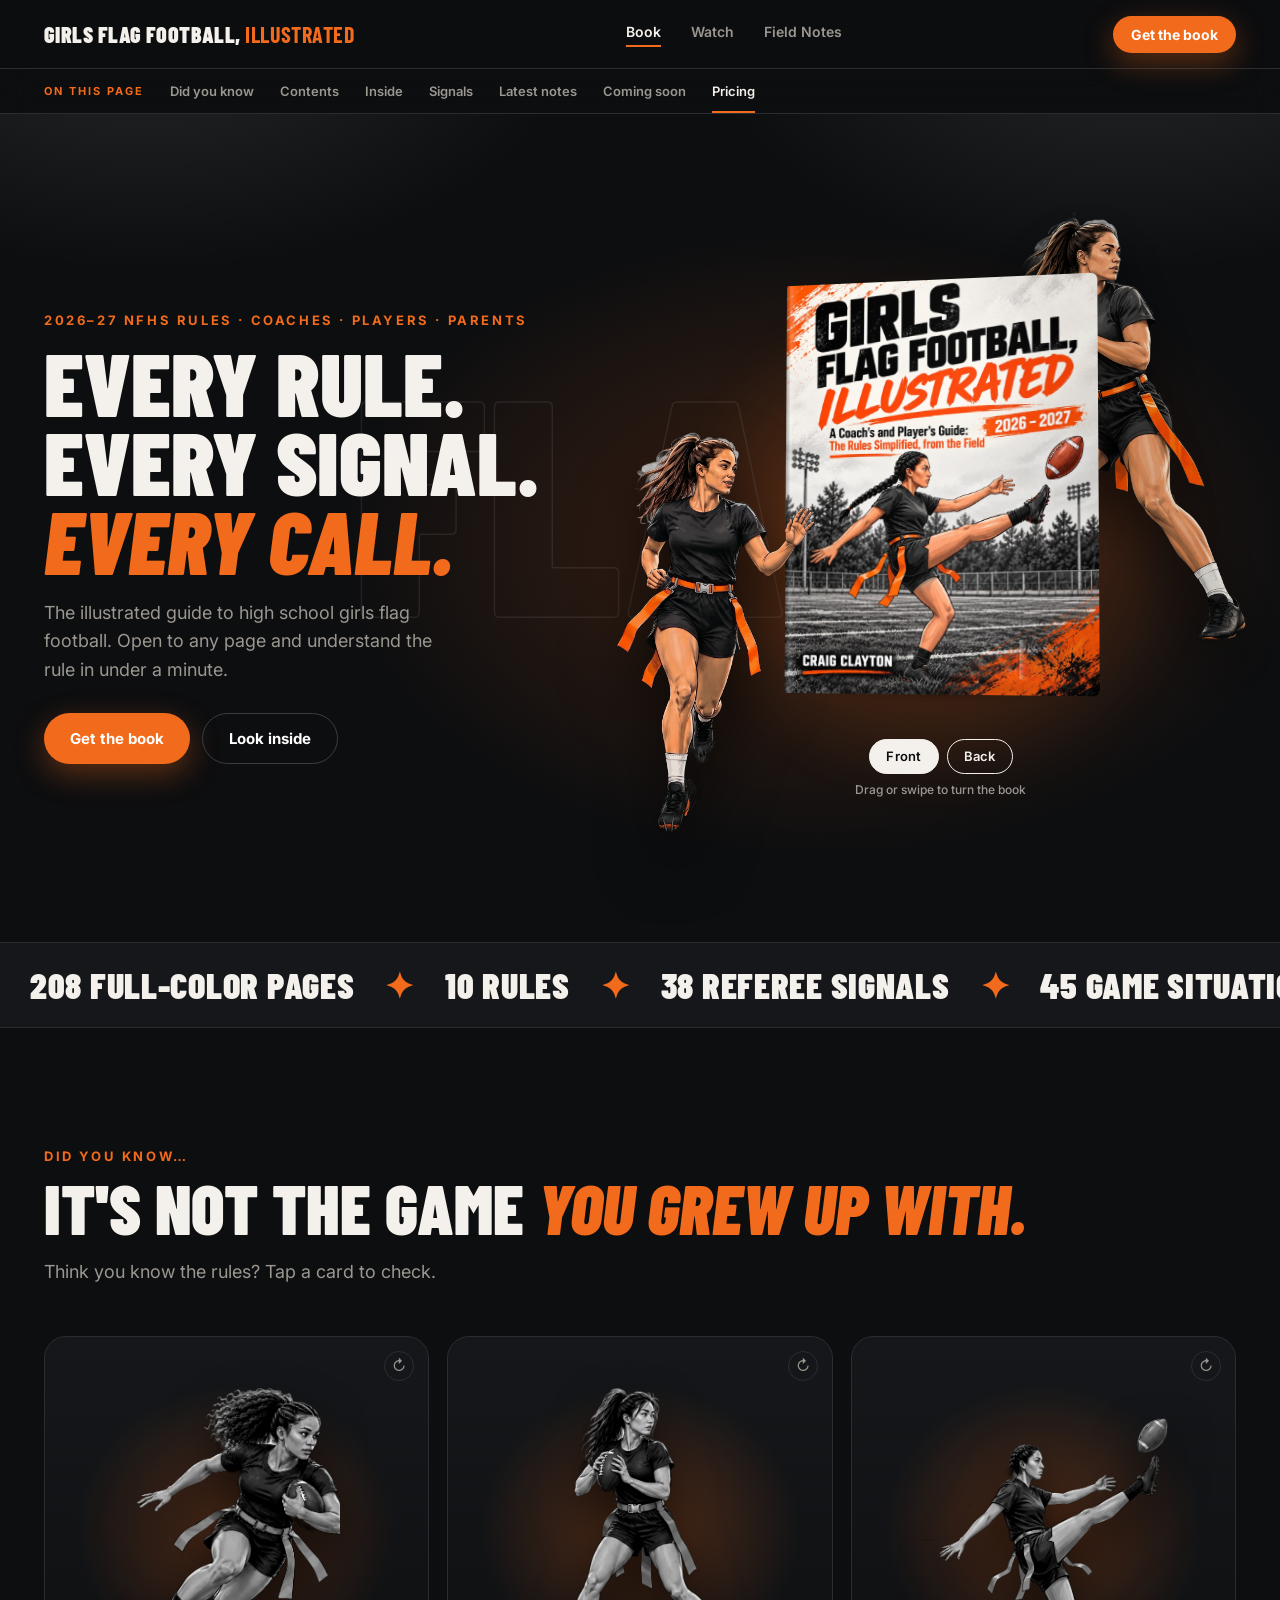
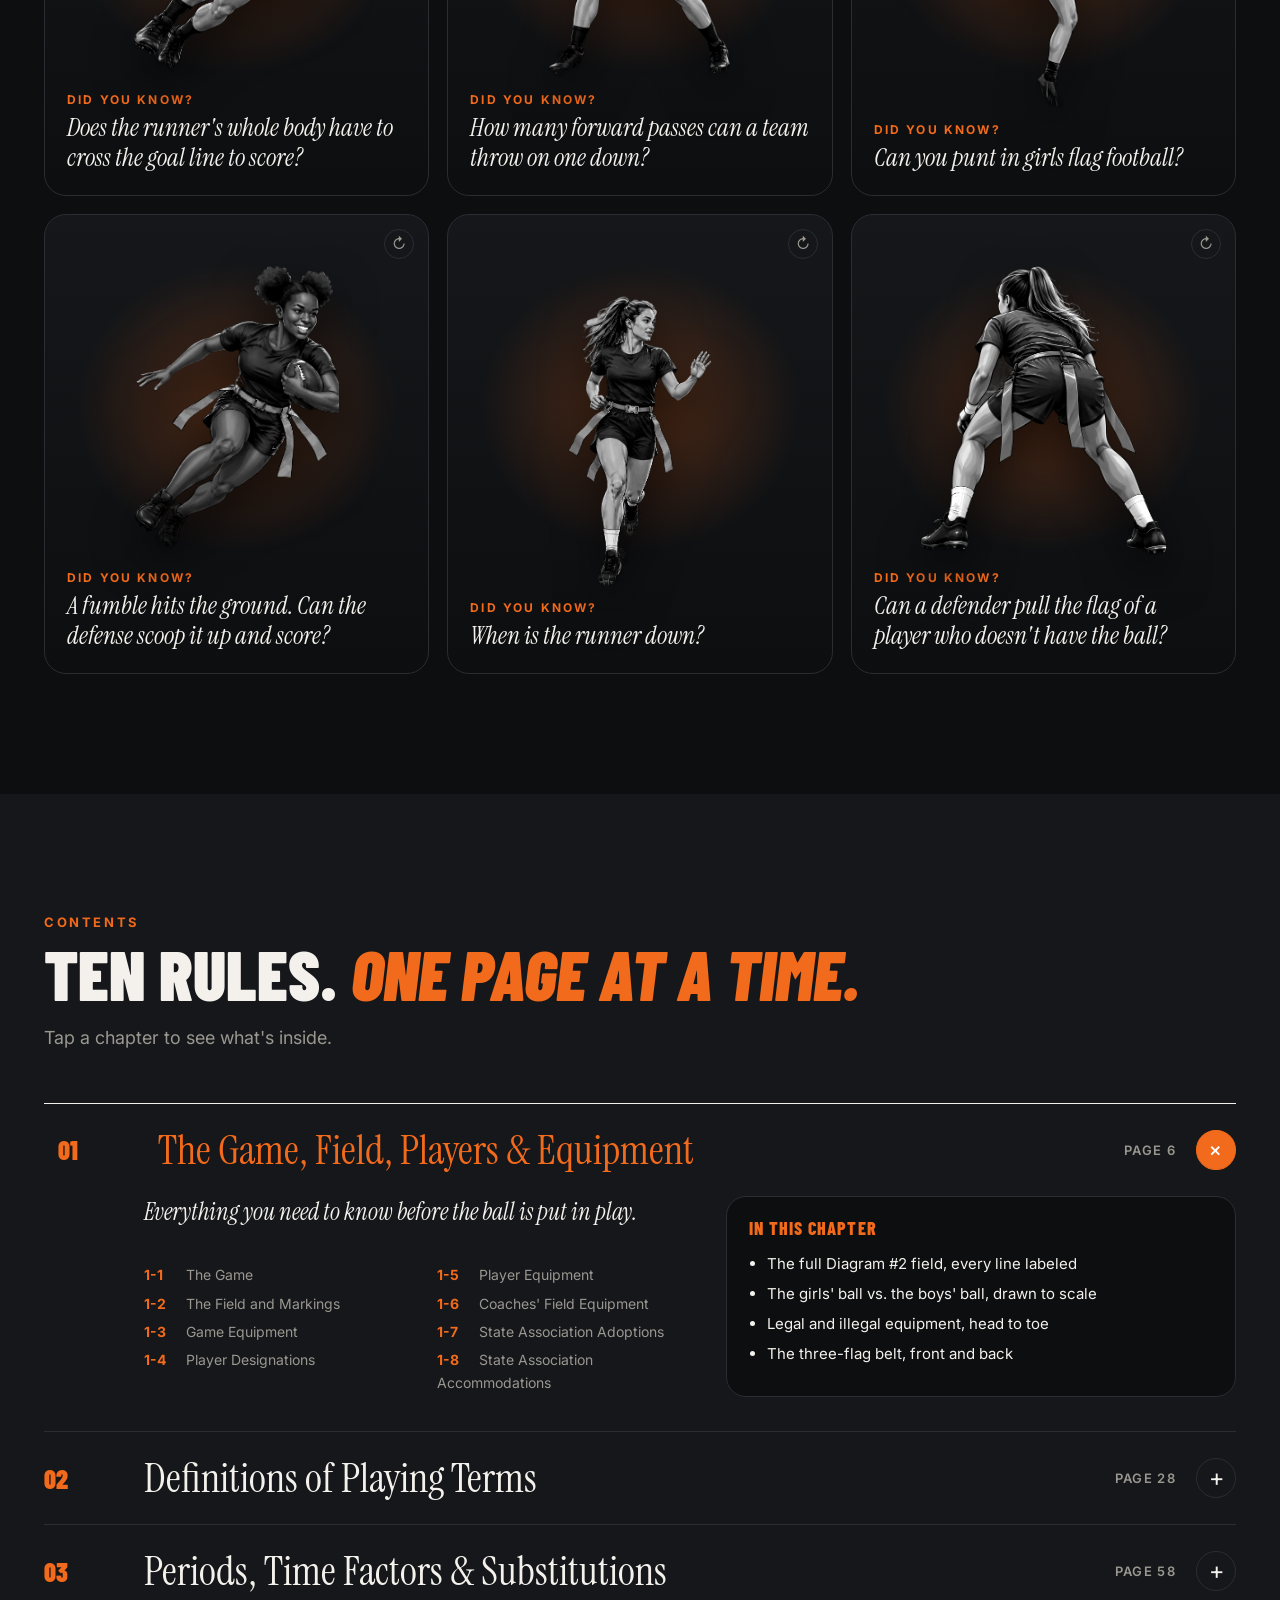
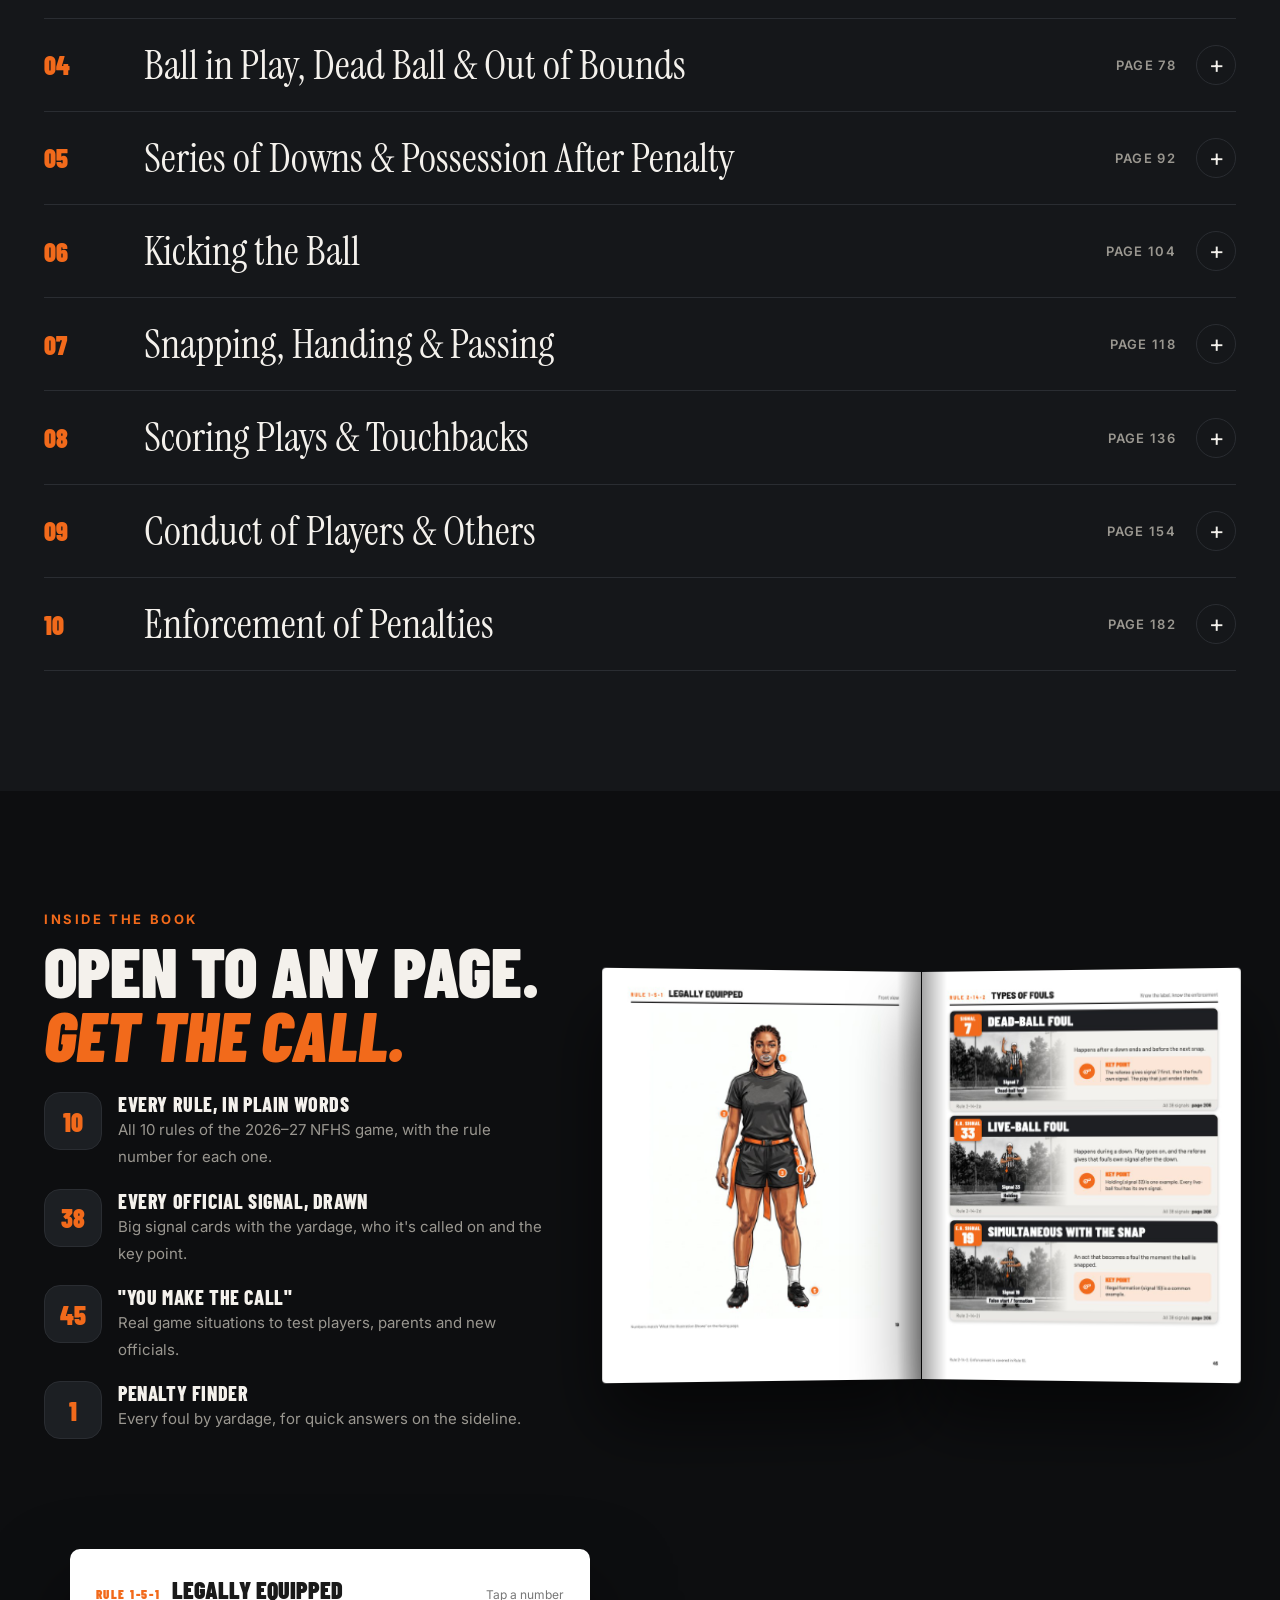
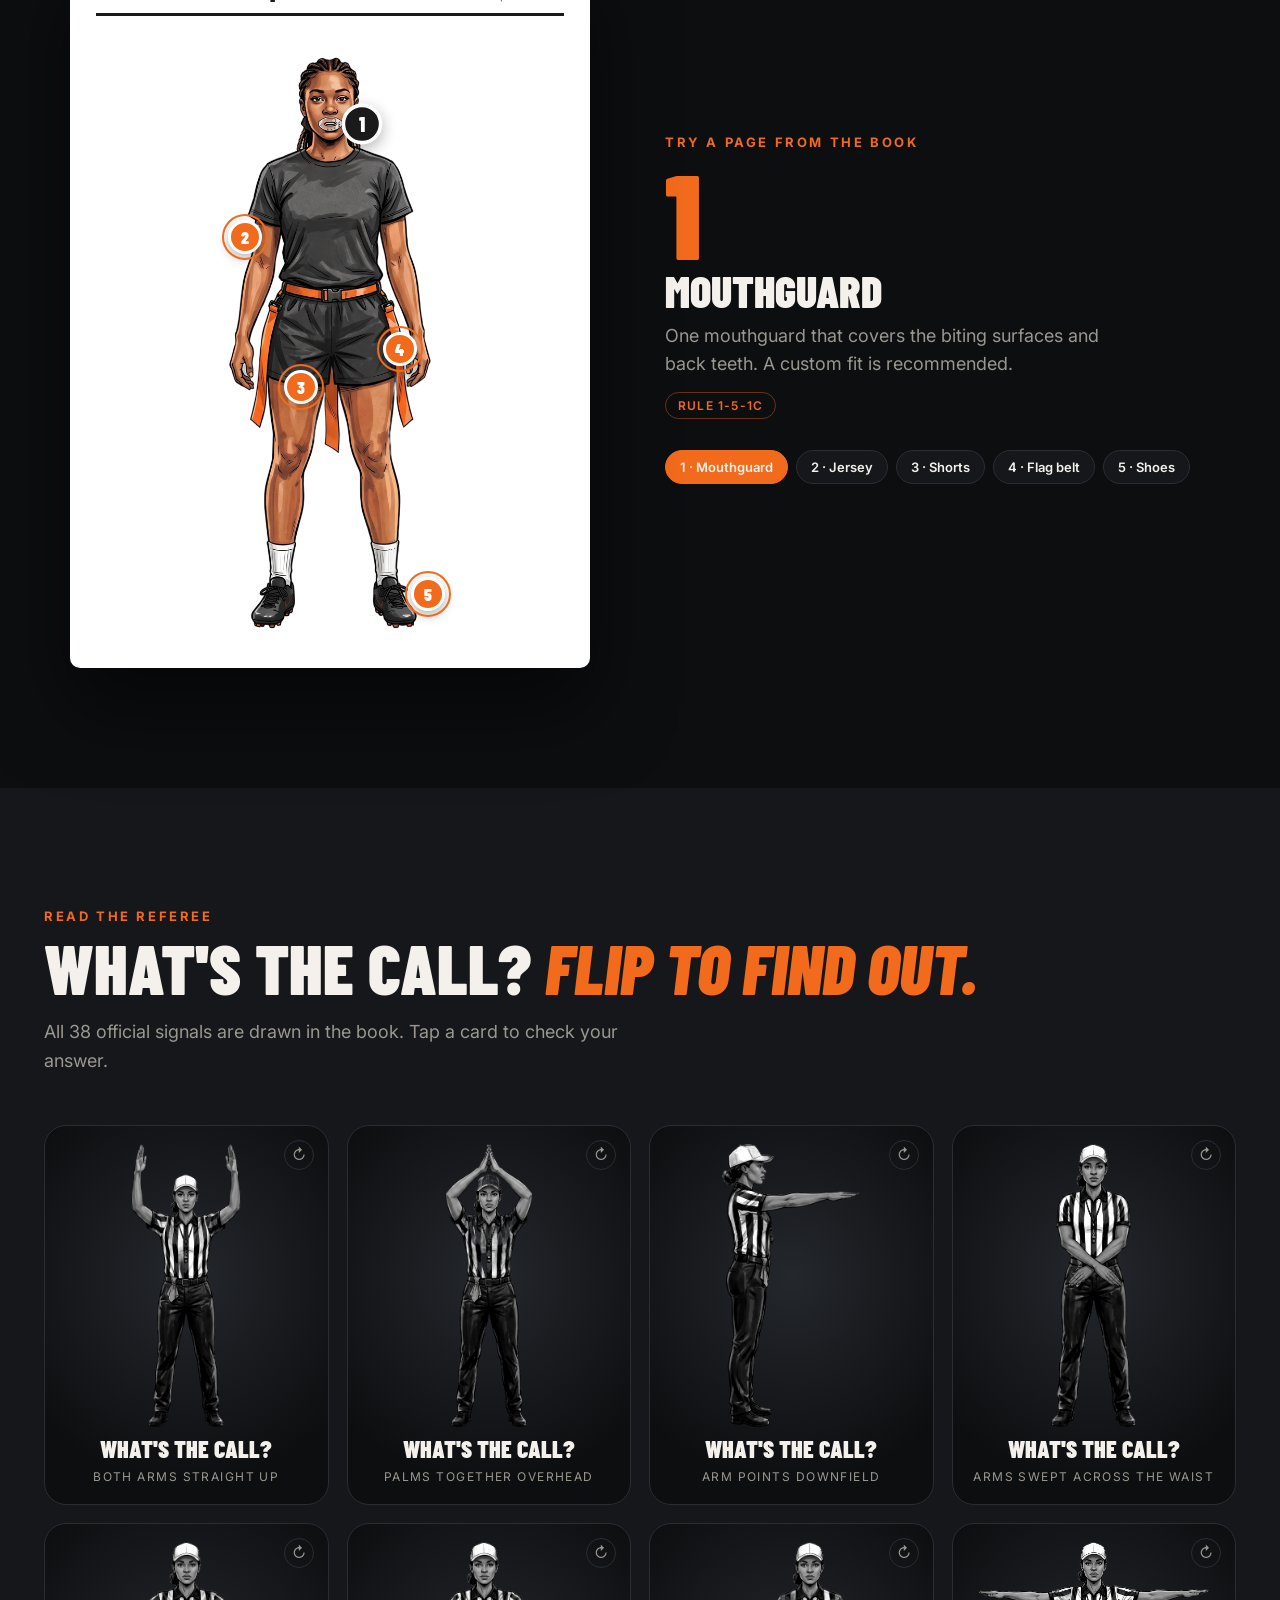
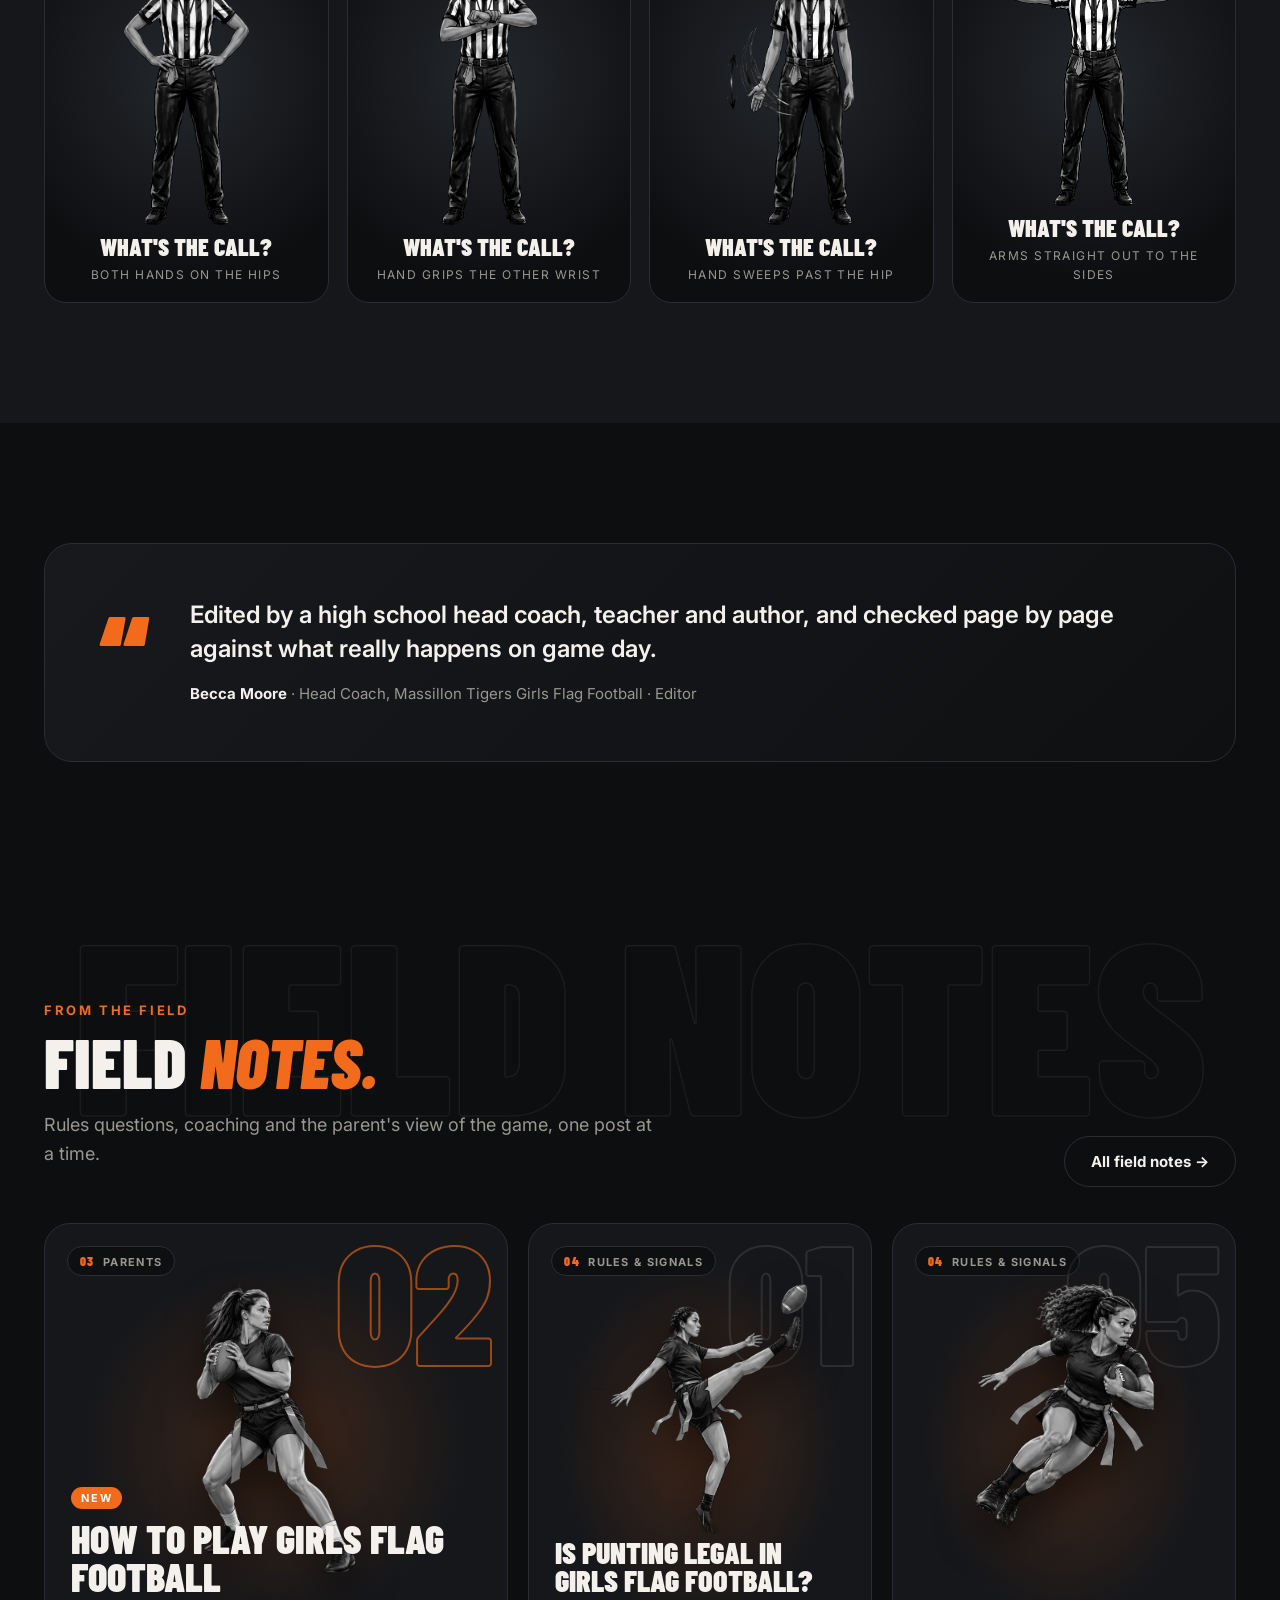
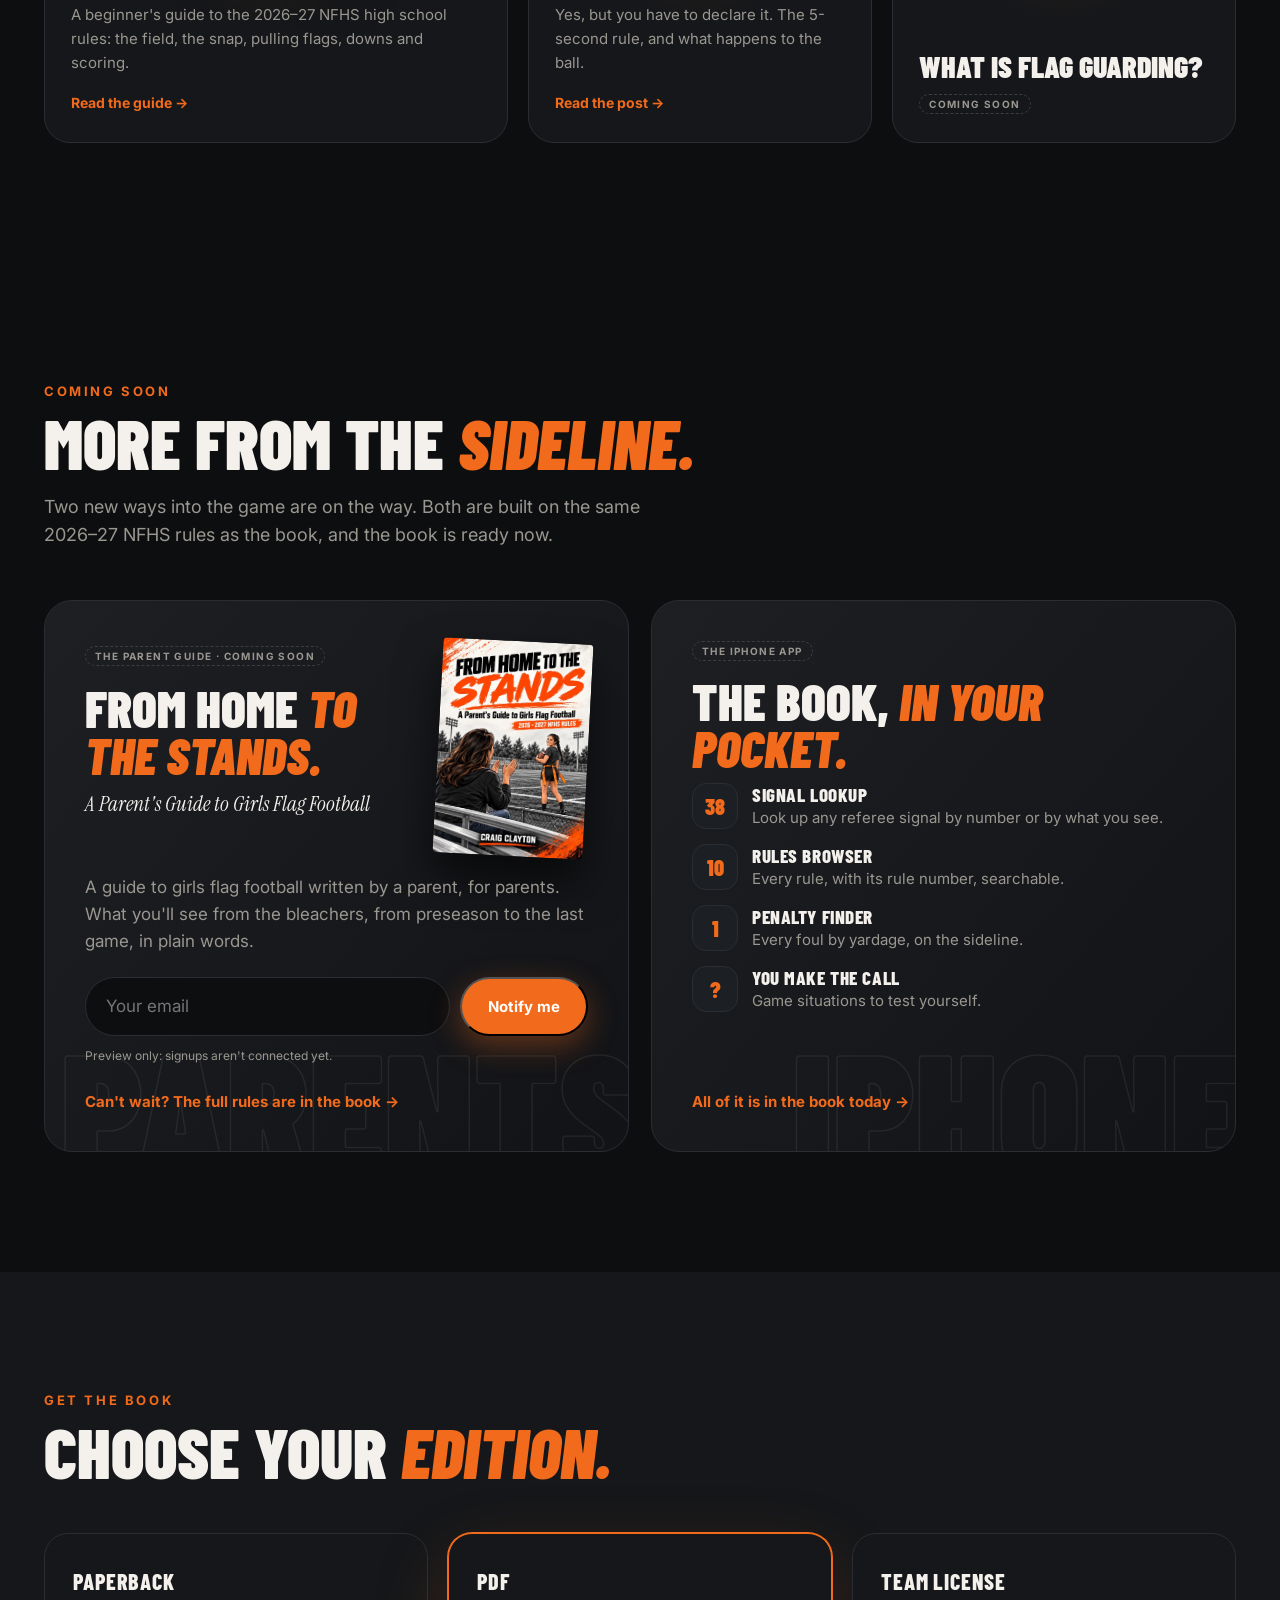
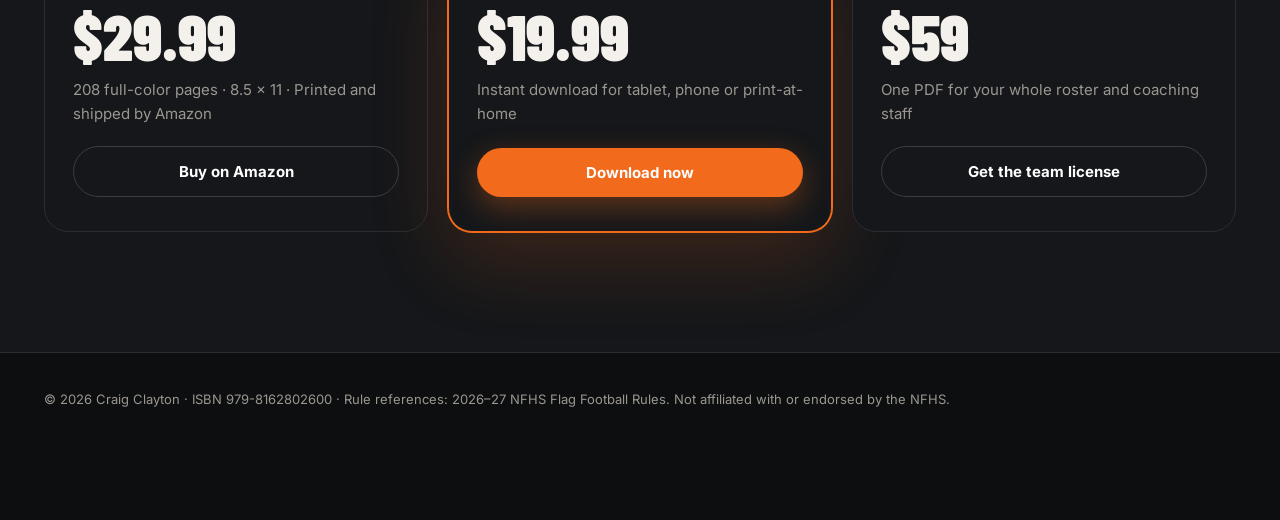
==== index.html @ 2cd2b078 "Book site: Book page, Watch page and Field Notes blog Co-Authored-By: Claude Opus 5.5 <noreply@anthr" ====
<!doctype html>
<html lang="en">
<head>
<meta charset="utf-8">
<meta name="viewport" content="width=device-width, initial-scale=1">
<title>Girls Flag Football, Illustrated · Night Game</title>
<meta name="description" content="Every rule. Every signal. Every call. The illustrated guide to the 2026–27 NFHS high school girls flag football rules.">
<link rel="preconnect" href="https://fonts.googleapis.com"><link rel="preconnect" href="https://fonts.gstatic.com" crossorigin>
<link href="https://fonts.googleapis.com/css2?family=Barlow+Condensed:ital,wght@0,600;0,800;0,900;1,900&family=Instrument+Serif:ital@0;1&family=Inter:wght@400;500;600;700&display=swap" rel="stylesheet">
<link rel="stylesheet" href="shared/book3d.css">

<style>
:root { --bg:#0d0e10; --bg2:#15171a; --bg3:#1c1f23; --line:#2a2d32; --txt:#f4f1ec; --muted:#9a9790; --orange:#f26a1b; }
* { box-sizing: border-box; }
html { scroll-behavior: smooth; overflow-x: hidden; overflow-x: clip; }
body { margin:0; background: var(--bg); color: var(--txt); font: 400 17px/1.6 Inter, system-ui, sans-serif; overflow-x: hidden; overflow-x: clip; }
a { color: inherit; text-decoration: none; }
button { font: inherit; color: inherit; }
.wrap { max-width: 1240px; margin: 0 auto; padding: 0 24px; }
nav { position: sticky; top: 0; z-index: 20; backdrop-filter: blur(14px); -webkit-backdrop-filter: blur(14px); background: rgba(13,14,16,.72); border-bottom: 1px solid var(--line); }
nav .wrap { display:flex; align-items:center; justify-content:space-between; height: 68px; gap: 16px; }
.brand { font: 900 22px "Barlow Condensed"; letter-spacing: .02em; text-transform: uppercase; }
.brand b { color: var(--orange); }
.nl { display:flex; gap: 30px; font-size: 14px; font-weight: 600; color: var(--muted); }
.nl a:hover, .nl a.on { color: var(--txt); }
.nl a.on { box-shadow: inset 0 -2px 0 var(--orange); padding-bottom: 4px; }
/* book page subnav */
.subnav { position: sticky; top: var(--navh, 69px); z-index: 19; background: rgba(13,14,16,.86); backdrop-filter: blur(14px); -webkit-backdrop-filter: blur(14px); border-bottom: 1px solid var(--line); }
.subnav .wrap { display:flex; align-items: stretch; gap: 26px; height: 44px; overflow-x: auto; scrollbar-width: none; white-space: nowrap; font: 600 13px Inter; color: var(--muted); }
.subnav .wrap::-webkit-scrollbar { display:none; }
.subnav .sl { display:flex; align-items:center; font: 700 11px Inter; letter-spacing: .18em; text-transform: uppercase; color: var(--orange); }
.subnav a { display:flex; align-items:center; transition: color .2s, box-shadow .2s; }
.subnav a:hover, .subnav a.on { color: var(--txt); }
.subnav a.on { box-shadow: inset 0 -2px 0 var(--orange); }
section[id] { scroll-margin-top: 112px; }
.btn { display:inline-flex; align-items:center; gap: 10px; padding: 15px 26px; border-radius: 999px; background: var(--orange); color: #fff; font: 700 15px Inter; transition: transform .2s, box-shadow .2s; box-shadow: 0 10px 30px rgba(242,106,27,.35); white-space: nowrap; }
.btn:hover { transform: translateY(-2px); box-shadow: 0 16px 40px rgba(242,106,27,.5); }
.btn.line { background: transparent; border: 1px solid #3a3d43; box-shadow: none; }
.btn.sm { padding: 10px 18px; font-size: 14px; }
.eyebrow { font: 700 13px Inter; letter-spacing: .2em; text-transform: uppercase; color: var(--orange); }
h2 { font: 900 clamp(44px, 5.4vw, 80px)/.92 "Barlow Condensed"; text-transform: uppercase; margin: 12px 0 18px; }
h2 i { color: var(--orange); font-style: italic; }
.lead { color: var(--muted); font-size: 18px; max-width: 620px; }
section { padding: 120px 0; }
.hero { position: relative; min-height: min(92vh, 900px); display:grid; place-items:center; overflow: hidden; padding: 60px 0 40px; }
.hero::before { content:""; position:absolute; inset:-20% -10% auto; height: 120%; background:
  radial-gradient(40% 35% at 18% 8%, rgba(255,255,255,.10), transparent 70%),
  radial-gradient(40% 35% at 82% 8%, rgba(255,255,255,.10), transparent 70%),
  radial-gradient(45% 45% at 62% 60%, rgba(242,106,27,.22), transparent 70%); pointer-events:none; }
.bigword { position:absolute; top: 46%; left: 50%; transform: translate(-50%,-50%); font: 900 clamp(120px, 24vw, 360px)/.8 "Barlow Condensed"; color: transparent; -webkit-text-stroke: 1.5px rgba(255,255,255,.08); white-space: nowrap; pointer-events:none; text-transform: uppercase; }
.hero-grid { position: relative; display:grid; grid-template-columns: 1fr 1.05fr; align-items:center; gap: 40px; width: 100%; }
h1 { font: 900 clamp(54px, 7vw, 108px)/.88 "Barlow Condensed"; text-transform: uppercase; margin: 14px 0 20px; }
h1 i { color: var(--orange); font-style: italic; }
.sub { color: var(--muted); font-size: 18px; max-width: 420px; margin: 0 0 28px; }
.ctas { display:flex; gap: 12px; flex-wrap: wrap; }
.stage { position: relative; height: 640px; display:grid; place-items:center; }
.stage .halo { position:absolute; width: 560px; height: 560px; border-radius: 50%; background: radial-gradient(rgba(242,106,27,.32), transparent 65%); filter: blur(20px); }
.stage .behind { position:absolute; height: 430px; right: -10px; top: -6px; z-index: 0; filter: drop-shadow(0 26px 30px rgba(0,0,0,.55)) brightness(.92); }
.stage .front-girl { position:absolute; height: 400px; left: -30px; bottom: 26px; z-index: 3; filter: drop-shadow(0 30px 30px rgba(0,0,0,.6)); }
.stage .book3d { --bw: 320px; --spine: #111; z-index: 2; }
.book-ctrl { color: var(--txt); --btn-on: #0d0e10; margin-top: 46px; position: relative; z-index: 4; }
.marquee { border-top: 1px solid var(--line); border-bottom: 1px solid var(--line); overflow: hidden; white-space: nowrap; background: var(--bg2); }
.marquee div { display:inline-block; padding: 20px 0; font: 900 36px "Barlow Condensed"; text-transform: uppercase; letter-spacing: .02em; animation: mq 38s linear infinite; }
.marquee span { margin: 0 30px; }
.marquee i { color: var(--orange); font-style: normal; }
@keyframes mq { to { transform: translateX(-50%); } }
.dyk-old { display:grid; grid-template-columns: repeat(3, 1fr); gap: 26px; margin-top: 56px; }
.dk { position: relative; background: linear-gradient(180deg, var(--bg2), var(--bg)); border: 1px solid var(--line); border-radius: 26px; padding: 20px 26px 30px; overflow: hidden; }
.dk::before { content:""; position:absolute; left:50%; top: 150px; width: 260px; height: 260px; transform: translate(-50%,-50%); border-radius:50%; background: radial-gradient(rgba(242,106,27,.28), transparent 65%); }
.dk img { position: relative; height: 280px; display:block; margin: 0 auto 16px; filter: drop-shadow(0 20px 22px rgba(0,0,0,.6)); }
.dk p { font: italic 26px/1.25 "Instrument Serif", serif; margin: 0 0 8px; }
.dk small { color: var(--muted); font-size: 14px; }
.dk small b { color: var(--orange); font-weight: 600; }
.contents { border-top: 1px solid var(--txt); margin-top: 50px; }
.chap { border-bottom: 1px solid var(--line); }
.chap > button { all: unset; box-sizing: border-box; cursor: pointer; width: 100%; display:grid; grid-template-columns: 80px 1fr auto 40px; gap: 20px; align-items: center; padding: 24px 0; transition: padding .3s, color .3s; }
.chap > button:hover, .chap.open > button { padding-left: 14px; color: var(--orange); }
.chap > button:focus-visible { outline: 2px solid var(--orange); outline-offset: 4px; }
.chap .n { font: 900 26px "Barlow Condensed"; color: var(--orange); }
.chap .t { font: 400 clamp(26px, 3.2vw, 44px)/1.08 "Instrument Serif", serif; }
.chap .pg { font: 600 13px Inter; color: var(--muted); letter-spacing: .1em; text-transform: uppercase; }
.chap .pm { width: 40px; height: 40px; border-radius: 50%; border: 1px solid var(--line); display:grid; place-items:center; transition: transform .35s, background .3s, border-color .3s; }
.chap .pm::before { content:"+"; font: 400 24px/1 Inter; }
.chap.open .pm { transform: rotate(45deg); background: var(--orange); border-color: var(--orange); color: #fff; }
.chap .body { display:grid; grid-template-rows: 0fr; transition: grid-template-rows .5s cubic-bezier(.2,.7,.2,1); }
.chap.open .body { grid-template-rows: 1fr; }
.chap .body > div { overflow: hidden; }
.chap .inner { display:grid; grid-template-columns: 80px 1.1fr 1fr; gap: 20px; padding: 0 0 34px; }
.chap .tag { grid-column: 2; font: italic 24px/1.3 "Instrument Serif", serif; color: var(--txt); margin: 0 0 14px; }
.chap .secs { grid-column: 2; list-style: none; margin: 0; padding: 0; columns: 2; column-gap: 24px; font-size: 14px; color: var(--muted); }
.chap .secs li { break-inside: avoid; padding: 3px 0; }
.chap .secs b { color: var(--orange); font-weight: 700; display:inline-block; min-width: 42px; }
.chap .hl { grid-column: 3; grid-row: 1 / span 2; background: var(--bg); border: 1px solid var(--line); border-radius: 20px; padding: 20px 22px; }
.chap .hl h4 { margin: 0 0 10px; font: 800 18px "Barlow Condensed"; text-transform: uppercase; letter-spacing: .06em; color: var(--orange); }
.chap .hl ul { margin: 0; padding-left: 18px; font-size: 15px; }
.chap .hl li { padding: 3px 0; }
.inside { display:grid; grid-template-columns: 1fr 1.25fr; gap: 60px; align-items:center; }
.feat { list-style:none; padding:0; margin: 26px 0 0; display:grid; gap: 18px; }
.feat li { display:grid; grid-template-columns: 58px 1fr; gap: 16px; align-items:start; }
.feat .n { width: 58px; height: 58px; border-radius: 16px; background: var(--bg3); border: 1px solid var(--line); display:grid; place-items:center; font: 900 26px "Barlow Condensed"; color: var(--orange); }
.feat b { display:block; font: 800 20px "Barlow Condensed"; text-transform: uppercase; letter-spacing: .03em; }
.feat span { color: var(--muted); font-size: 15px; }
.spread { position: relative; display:flex; justify-content:center; perspective: 1600px; }
.spread img { width: 50%; display:block; box-shadow: 0 40px 70px rgba(0,0,0,.6); }
.spread img:first-child { border-radius: 4px 0 0 4px; transform: rotateY(6deg); transform-origin: right; }
.spread img:last-child { border-radius: 0 4px 4px 0; transform: rotateY(-6deg); transform-origin: left; }
.spread::after { content:""; position:absolute; top:0; bottom:0; left:50%; width: 50px; transform: translateX(-50%); background: linear-gradient(90deg, transparent, rgba(0,0,0,.35), transparent); pointer-events:none; }
.live { display:grid; grid-template-columns: 1fr 1fr; gap: 50px; align-items:center; margin-top: 110px; }
.paper { position: relative; background: #fff; border-radius: 10px; padding: 26px 26px 18px; box-shadow: 0 40px 80px rgba(0,0,0,.55); color: #1a1a1a; max-width: 520px; justify-self: center; width: 100%; }
.paper .ph { display:flex; align-items:baseline; gap: 12px; border-bottom: 3px solid #1a1a1a; padding-bottom: 8px; margin-bottom: 8px; }
.paper .ph b { font: 900 13px "Barlow Condensed"; letter-spacing: .12em; color: var(--orange); text-transform: uppercase; }
.paper .ph span { font: 900 24px "Barlow Condensed"; text-transform: uppercase; }
.paper .ph em { margin-left: auto; font-style: normal; font-size: 12px; color: #777; }
.fig { position: relative; aspect-ratio: 900 / 1205; }
.fig img { width: 100%; height: 100%; display:block; }
.hot { position:absolute; width: 34px; height: 34px; margin: -17px 0 0 -17px; border-radius: 50%; border: 3px solid #fff; background: var(--orange); color:#fff; font: 900 17px/28px "Barlow Condensed"; text-align:center; cursor: pointer; box-shadow: 0 4px 12px rgba(0,0,0,.3); padding: 0; transition: transform .2s, background .2s; }
.hot::after { content:""; position:absolute; inset: -9px; border-radius: 50%; border: 2px solid var(--orange); animation: ping 2s infinite; }
.hot:hover, .hot.on { transform: scale(1.2); background: #1a1a1a; }
.hot.on::after { animation: none; opacity: 0; }
@keyframes ping { from { transform: scale(.7); opacity: 1; } to { transform: scale(1.5); opacity: 0; } }
.callout { min-height: 260px; }
.callout .k { font: 900 120px/.8 "Barlow Condensed"; color: var(--orange); margin-top: 14px; }
.callout h3 { font: 900 44px/.95 "Barlow Condensed"; text-transform: uppercase; margin: 10px 0 10px; }
.callout p { color: var(--muted); font-size: 18px; margin: 0 0 12px; max-width: 460px; }
.callout .cite { display:inline-block; font: 600 12px Inter; letter-spacing: .1em; text-transform: uppercase; color: var(--orange); border: 1px solid rgba(242,106,27,.4); border-radius: 999px; padding: 5px 12px; }
.chips { display:flex; gap: 8px; margin-top: 26px; flex-wrap: wrap; }
.chips button { border: 1px solid var(--line); background: var(--bg2); border-radius: 999px; padding: 8px 14px; cursor: pointer; font: 600 13px Inter; }
.chips button.on { background: var(--orange); border-color: var(--orange); }
.cards { display:grid; grid-template-columns: repeat(4, 1fr); gap: 18px; margin-top: 50px; }
.card { perspective: 1200px; height: 380px; cursor: pointer; }
.card .in { position: relative; width: 100%; height: 100%; transform-style: preserve-3d; transition: transform .7s cubic-bezier(.2,.7,.2,1); }
.card.flip .in { transform: rotateY(180deg); }
@media (hover: hover) { .card:not(.flip):hover .in { transform: translateY(-6px) rotateY(-8deg); } .card:hover .side { border-color: rgba(242,106,27,.45); } }
.card .side { position:absolute; inset: 0; backface-visibility: hidden; -webkit-backface-visibility: hidden; border-radius: 22px; border: 1px solid var(--line); overflow: hidden; display:flex; flex-direction:column; }
.card .f { background: radial-gradient(70% 55% at 50% 40%, #24272c, var(--bg)); align-items:center; padding: 18px 16px 18px; }
.card .f img { flex: 1; min-height: 0; max-width: 100%; object-fit: contain; filter: grayscale(1) contrast(1.1) brightness(1.05);  transition: filter .45s; }
@media (hover: hover) { .card:hover .f img { filter: none; } }
.card:focus-visible .f img, .card:active .f img { filter: none; }
.card .f .q { font: 900 24px/1 "Barlow Condensed"; text-transform: uppercase; margin-top: 10px; }
.card .f small { color: var(--muted); font-size: 12px; letter-spacing: .12em; text-transform: uppercase; margin-top: 6px; text-align:center; }
.card .b { transform: rotateY(180deg); background: linear-gradient(160deg, #1f2226, #121316); padding: 24px 22px; justify-content: space-between; border-color: rgba(242,106,27,.5); }
.card .b .num { font: 900 76px/.8 "Barlow Condensed"; color: var(--orange); }
.card .b .num small { display:block; font: 700 12px Inter; letter-spacing: .16em; color: var(--muted); margin-bottom: 8px; }
.card .b h3 { font: 900 32px/.95 "Barlow Condensed"; text-transform: uppercase; margin: 12px 0 8px; }
.card .b p { color: var(--muted); font-size: 14px; margin: 0; }
.card .b .yd { display:flex; justify-content: space-between; align-items:end; border-top: 1px solid var(--line); padding-top: 14px; gap: 10px; }
.card .b .yd b { font: 900 28px/1 "Barlow Condensed"; }
.card .b .yd span { font-size: 12px; color: var(--muted); text-transform: uppercase; letter-spacing: .1em; text-align: right; }
.editor { border: 1px solid var(--line); border-radius: 28px; padding: 54px; display:grid; grid-template-columns: auto 1fr; gap: 40px; align-items:center; background: linear-gradient(135deg, #17191c, #0f1012); }
.editor .mark { font: 900 120px/.8 "Barlow Condensed"; color: var(--orange); }
.editor p { font: 600 24px/1.4 Inter; margin: 0 0 14px; }
.editor small { color: var(--muted); font-size: 15px; }
.price { display:grid; grid-template-columns: repeat(3, 1fr); gap: 20px; margin-top: 50px; }
.p { border: 1px solid var(--line); border-radius: 24px; padding: 34px 28px; display:flex; flex-direction:column; gap: 10px; background: var(--bg2); }
.p.hot2 { border-color: var(--orange); box-shadow: 0 0 0 1px var(--orange), 0 30px 80px rgba(242,106,27,.18); }
.p .t { font: 800 22px "Barlow Condensed"; text-transform: uppercase; letter-spacing: .04em; }
.p .amt { font: 900 64px/1 "Barlow Condensed"; }
.p span { color: var(--muted); font-size: 15px; flex: 1; }
.p .btn { justify-content:center; margin-top: 10px; }
footer { border-top: 1px solid var(--line); padding: 36px 0 110px; color: var(--muted); font-size: 13px; }
.reveal { opacity: 0; transform: translateY(30px); transition: opacity .9s, transform .9s; }
.reveal.in { opacity: 1; transform: none; }
@media (max-width: 980px) {
  nav .wrap { flex-wrap: wrap; height: auto; padding-top: 12px; row-gap: 6px; }
  .nl { order: 3; width: 100%; gap: 26px; }
  .nl a { padding: 4px 0 10px; }
  .nl a.on { padding-bottom: 10px; }
  .subnav .wrap { gap: 22px; height: 42px; }
  section[id] { scroll-margin-top: 150px; }
  .brand { font-size: 16px; line-height: 1.05; max-width: 190px; }
  .paper { padding: 18px 16px 12px; }
  .paper .ph { flex-wrap: wrap; gap: 4px 10px; }
  .paper .ph b { white-space: nowrap; }
  .paper .ph span { font-size: 21px; white-space: nowrap; }
  .paper .ph em { flex-basis: 100%; margin-left: 0; }
  .hot { width: 30px; height: 30px; margin: -15px 0 0 -15px; font-size: 15px; line-height: 24px; }
  .callout .k { font-size: 84px; }
  .callout h3 { font-size: 36px; }
  .cards:not(.dykc) .card .f .q { font-size: 18px; }
  .cards:not(.dykc) .card .f small { font-size: 10px; letter-spacing: .08em; }
  .cards:not(.dykc) .card .f { padding: 14px 10px; }
  nav .btn.sm { padding: 9px 14px; font-size: 13px; }
  h1 { font-size: clamp(46px, 13vw, 64px); }
  h2 { font-size: clamp(38px, 11vw, 56px); }
  .hero { min-height: auto; padding-top: 30px; }
  .hero-grid { grid-template-columns: 1fr; text-align:center; }
  .sub { margin-left:auto; margin-right:auto; }
  .ctas { justify-content:center; }
  .stage { height: 520px; }
  .stage .book3d { --bw: 240px; }
  .stage .behind { height: 300px; right: -20px; top: 0; }
  .stage .front-girl { height: 250px; left: -16px; bottom: 90px; }
  .dyk, .price { grid-template-columns: 1fr; }
  .chap > button { grid-template-columns: 46px 1fr 40px; }
  .chap .pg { display:none; }
  .chap .inner { grid-template-columns: 1fr; }
  .chap .tag, .chap .secs, .chap .hl { grid-column: 1; grid-row: auto; }
  .chap .secs { columns: 1; }
  .inside, .live, .editor { grid-template-columns: 1fr; }
  .live { margin-top: 70px; }
  .cards { grid-template-columns: repeat(2, 1fr); gap: 12px; }
  .card { height: 320px; }
  .card .b { padding: 18px 16px; }
  .card .b h3 { font-size: 24px; }
  .card .b .num { font-size: 56px; }
  .card .b .yd b { font-size: 20px; }
  .editor { padding: 34px 26px; }
  section { padding: 80px 0; }
}

.dykc { grid-template-columns: repeat(3, 1fr); }
.dykc .card { height: 460px; }
.dykc .f { justify-content: flex-end; padding: 0 22px 22px; background: radial-gradient(60% 45% at 50% 42%, rgba(242,106,27,.30), transparent 70%), linear-gradient(180deg, var(--bg2), var(--bg)); }
.dykc .f img { filter: grayscale(1) contrast(1.08) drop-shadow(0 20px 22px rgba(0,0,0,.6)); max-height: 290px; flex: none; margin-top: auto; transition: filter .45s; }
@media (hover: hover) { .dykc .card:hover .f img { filter: grayscale(0) contrast(1) drop-shadow(0 20px 22px rgba(0,0,0,.6)); } }
.dykc .card:focus-visible .f img, .dykc .card:active .f img { filter: grayscale(0) drop-shadow(0 20px 22px rgba(0,0,0,.6)); }
.dykc .f .lbl { align-self: flex-start; font: 700 12px Inter; letter-spacing: .18em; text-transform: uppercase; color: var(--orange); margin-top: 14px; }
.dykc .f .qq { align-self: stretch; font: italic 25px/1.2 "Instrument Serif", serif; margin-top: 6px; text-align: left; }
.dykc .b .ans { font: 900 64px/.85 "Barlow Condensed"; text-transform: uppercase; color: var(--orange); }
.dykc .b h3 { font: 900 30px/1 "Barlow Condensed"; }
.card .tap { position:absolute; top: 14px; right: 14px; width: 30px; height: 30px; border-radius: 50%; border: 1px solid var(--line); display:grid; place-items:center; color: var(--muted); font-size: 15px; }
@media (max-width: 980px) { .dykc { grid-template-columns: 1fr; } .dykc .card { height: 430px; } }
/* field notes */
.fn { position: relative; overflow: hidden; }
.fn-ghost { position:absolute; left: 50%; top: 40px; transform: translateX(-50%); font: 900 clamp(120px, 19vw, 300px)/.8 "Barlow Condensed"; color: transparent; -webkit-text-stroke: 1.5px rgba(255,255,255,.06); white-space: nowrap; pointer-events: none; }
.fn .wrap { position: relative; }
.fn-head { display:flex; justify-content: space-between; align-items: flex-end; gap: 20px; flex-wrap: wrap; margin-bottom: 36px; }
.ghostbtn { background: transparent !important; border: 1px solid var(--line); color: var(--txt) !important; box-shadow: none !important; }
.fn-grid { display:grid; grid-template-columns: 1.35fr 1fr 1fr; gap: 20px; }
.fn-card { position: relative; overflow: hidden; display:flex; flex-direction: column; justify-content: flex-end; min-height: 520px; padding: 26px; border-radius: 26px; border: 1px solid var(--line); background: radial-gradient(60% 50% at 50% 42%, rgba(242,106,27,.2), transparent 70%), var(--bg2); color: var(--txt); text-decoration: none; transition: transform .35s, border-color .35s; }
.fn-card:hover { transform: translateY(-6px); border-color: rgba(242,106,27,.5); }
.fn-n { position:absolute; right: 14px; top: 6px; font: 900 170px/.8 "Barlow Condensed"; color: transparent; -webkit-text-stroke: 2px rgba(255,255,255,.1); transition: -webkit-text-stroke-color .35s, color .35s; }
.fn-card.big .fn-n { -webkit-text-stroke-color: rgba(242,106,27,.6); }
.fn-card:hover .fn-n { color: rgba(242,106,27,.9); -webkit-text-stroke-color: transparent; }
.fn-pill { position:absolute; left: 22px; top: 22px; font: 700 11px Inter; letter-spacing: .12em; text-transform: uppercase; border: 1px solid var(--line); border-radius: 999px; padding: 6px 12px; color: var(--muted); background: rgba(0,0,0,.35); }
.fn-pill b { color: var(--orange); font: 900 13px "Barlow Condensed"; margin-right: 4px; }
.fn-card img { position:absolute; left: 50%; top: 60px; transform: translateX(-50%); height: 250px; filter: grayscale(1) drop-shadow(0 18px 20px rgba(0,0,0,.6)); transition: filter .45s, transform .45s; }
.fn-card.big img { height: 290px; }
.fn-card:hover img { filter: drop-shadow(0 18px 20px rgba(0,0,0,.6)); transform: translateX(-50%) scale(1.04); }
.fn-t { position: relative; }
.fn-t h3 { font: 900 30px/.95 "Barlow Condensed"; text-transform: uppercase; margin: 0 0 8px; }
.fn-card.big h3 { font-size: 40px; }
.fn-t p { color: var(--muted); font-size: 15px; margin: 0 0 14px; }
.fn-go { font: 700 14px Inter; color: var(--orange); }
.fn-soon { font: 700 10px Inter; letter-spacing: .14em; text-transform: uppercase; color: var(--muted); border: 1px dashed #3a3d43; border-radius: 999px; padding: 3px 9px; }
.fn-new { display:inline-block; font: 700 11px Inter; letter-spacing: .16em; text-transform: uppercase; background: var(--orange); color: #fff; border-radius: 999px; padding: 4px 10px; margin-bottom: 10px; }
/* coming soon */
.cs-grid { display:grid; grid-template-columns: 1fr 1fr; gap: 22px; margin-top: 50px; }
.cs-card { position: relative; overflow: hidden; border: 1px solid var(--line); border-radius: 28px; padding: 40px; background: linear-gradient(130deg, #1d1f23, #121316); display:flex; flex-direction: column; align-items: flex-start; }
.cs-card > * { position: relative; }
.cs-card > .cs-gh { position:absolute; right: -10px; bottom: -24px; font: 900 170px/.8 "Barlow Condensed"; text-transform: uppercase; color: transparent; -webkit-text-stroke: 1.5px rgba(255,255,255,.07); white-space: nowrap; pointer-events: none; user-select: none; }
.cs-card h3 { font: 900 clamp(38px, 4vw, 56px)/.92 "Barlow Condensed"; text-transform: uppercase; margin: 16px 0 12px; }
.cs-card h3 i { color: var(--orange); font-style: italic; }
.cs-card p { color: var(--muted); margin: 0 0 22px; }
.cs-top { display:grid; grid-template-columns: 1fr 150px; gap: 22px; align-items: start; width: 100%; margin-bottom: 18px; }
.cs-sub { font: italic 21px/1.25 "Instrument Serif", serif; color: var(--txt); }
.cs-cover { width: 150px; border-radius: 4px; transform: rotate(3deg); box-shadow: 0 24px 44px rgba(0,0,0,.6); }
.cs-form { display:flex; gap: 10px; flex-wrap: wrap; width: 100%; }
.cs-form input { flex: 1 1 200px; min-width: 0; padding: 15px 20px; border-radius: 999px; border: 1px solid var(--line); background: var(--bg); color: var(--txt); font: inherit; }
.cs-card small { color: var(--muted); font-size: 12px; margin-top: 10px; }
.cs-list { list-style: none; margin: 0 0 6px; padding: 0; display:grid; gap: 14px; }
.cs-list li { display:grid; grid-template-columns: 46px 1fr; gap: 14px; align-items: start; }
.cs-list b { width: 46px; height: 46px; border-radius: 14px; background: var(--bg3); border: 1px solid var(--line); display:grid; place-items:center; font: 900 22px "Barlow Condensed"; color: var(--orange); }
.cs-list span { color: var(--muted); font-size: 15px; }
.cs-list strong { display:block; color: var(--txt); font: 800 19px "Barlow Condensed"; text-transform: uppercase; letter-spacing: .03em; }
.cs-book { margin-top: auto; padding-top: 26px; font: 700 15px Inter; color: var(--orange); }
@media (max-width: 980px) {
  .cs-grid { grid-template-columns: 1fr; gap: 34px; }
  .cs-card { padding: 30px 24px; }
  .cs-card > .cs-gh { font-size: 96px; bottom: -12px; }
  .cs-top { grid-template-columns: 1fr; gap: 22px; }
  .cs-cover { width: 150px; order: -1; margin: 4px 0 0 6px; }
  .cs-sub { font-size: 18px; }
  .fn-card.big { min-height: 500px; }
}
@media (max-width: 980px) { .fn-grid { grid-template-columns: 1fr; } .fn-card { min-height: 400px; } .fn-n { font-size: 130px; } .fn-card img, .fn-card.big img { height: 220px; } }
</style>
</head>
<body>
<nav><div class="wrap"><a class="brand" href="#">Girls Flag Football, <b>Illustrated</b></a>
  <div class="nl"><a class="on" href="./">Book</a><a href="watch/">Watch</a><a href="blog/">Field Notes</a></div>
  <a class="btn sm" href="#buy">Get the book</a></div></nav>
<div class="subnav" aria-label="On this page"><div class="wrap"><span class="sl">On this page</span><a href="#dyk">Did you know</a><a href="#contents">Contents</a><a href="#inside">Inside</a><a href="#signals">Signals</a><a href="#notes">Latest notes</a><a href="#soon">Coming soon</a><a href="#buy">Pricing</a></div></div>

<header class="hero">
  <div class="bigword">Flag</div>
  <div class="wrap hero-grid">
    <div class="reveal in">
      <div class="eyebrow">2026–27 NFHS rules · Coaches · Players · Parents</div>
      <h1>Every rule.<br>Every signal.<br><i>Every call.</i></h1>
      <p class="sub">The illustrated guide to high school girls flag football. Open to any page and understand the rule in under a minute.</p>
      <div class="ctas"><a class="btn" href="#buy">Get the book</a><a class="btn line" href="#inside">Look inside</a></div>
    </div>
    <div class="stage">
      <div class="halo"></div>
      <img class="behind" src="assets/girl-passer.png" alt="">
      <div>
        <div class="book3d" id="bookB" data-book tabindex="0" aria-label="3D book. Drag to rotate.">
          <div class="book">
            <div class="face front"><img src="assets/cover-front.jpg" alt="Front cover"></div>
            <div class="face back"><img src="assets/cover-back.jpg" alt="Back cover"></div>
            <div class="face spine"><span>Girls Flag Football, <b>Illustrated</b></span></div>
            <div class="face fore"></div><div class="face top"></div><div class="face bottom"></div>
          </div>
          <div class="shadow"></div>
        </div>
        <div class="book-ctrl" data-book-ctrl="bookB"><button data-side="front"><span>Front</span></button><button data-side="back"><span>Back</span></button><small>Drag or swipe to turn the book</small></div>
      </div>
      <img class="front-girl" src="assets/girl-runner.png" alt="">
    </div>
  </div>
</header>

<div class="marquee" aria-hidden="true"><div>
  <span>208 full-color pages</span><i>✦</i><span>10 rules</span><i>✦</i><span>38 referee signals</span><i>✦</i><span>45 game situations</span><i>✦</i><span>Penalty Finder</span><i>✦</i>
  <span>208 full-color pages</span><i>✦</i><span>10 rules</span><i>✦</i><span>38 referee signals</span><i>✦</i><span>45 game situations</span><i>✦</i><span>Penalty Finder</span><i>✦</i>
</div></div>

<section id="dyk">
  <div class="wrap">
    <div class="eyebrow reveal">Did you know…</div>
    <h2 class="reveal">It's not the game <i>you grew up with.</i></h2>
    <p class="lead reveal">Think you know the rules? Tap a card to check.</p>
    <div class="cards dykc" id="dykcards"></div>
  </div>
</section>

<section id="contents" style="background:var(--bg2)">
  <div class="wrap">
    <div class="eyebrow reveal">Contents</div>
    <h2 class="reveal">Ten rules. <i>One page at a time.</i></h2>
    <p class="lead reveal">Tap a chapter to see what's inside.</p>
    <div class="contents reveal" id="chapters"></div>
  </div>
</section>

<section id="inside">
  <div class="wrap">
    <div class="inside">
      <div class="reveal">
        <div class="eyebrow">Inside the book</div>
        <h2>Open to any page. <i>Get the call.</i></h2>
        <ul class="feat">
          <li><div class="n">10</div><div><b>Every rule, in plain words</b><span>All 10 rules of the 2026–27 NFHS game, with the rule number for each one.</span></div></li>
          <li><div class="n">38</div><div><b>Every official signal, drawn</b><span>Big signal cards with the yardage, who it's called on and the key point.</span></div></li>
          <li><div class="n">45</div><div><b>"You make the call"</b><span>Real game situations to test players, parents and new officials.</span></div></li>
          <li><div class="n">1</div><div><b>Penalty Finder</b><span>Every foul by yardage, for quick answers on the sideline.</span></div></li>
        </ul>
      </div>
      <div class="spread reveal"><img src="assets/page-019.jpg" alt="Sample page: legally equipped"><img src="assets/page-045.jpg" alt="Sample page: types of fouls"></div>
    </div>
    <div class="live">
      <div class="paper reveal">
        <div class="ph"><b>Rule 1-5-1</b><span>Legally Equipped</span><em>Tap a number</em></div>
        <div class="fig" id="fig"><img src="assets/player-legal.png" alt="Player wearing all required equipment"></div>
      </div>
      <div class="reveal">
        <div class="eyebrow">Try a page from the book</div>
        <div class="callout" id="callout" aria-live="polite"></div>
        <div class="chips" id="chips"></div>
      </div>
    </div>
  </div>
</section>

<section id="signals" style="background:var(--bg2)">
  <div class="wrap">
    <div class="eyebrow reveal">Read the referee</div>
    <h2 class="reveal">What's the call? <i>Flip to find out.</i></h2>
    <p class="lead reveal">All 38 official signals are drawn in the book. Tap a card to check your answer.</p>
    <div class="cards" id="cards"></div>
  </div>
</section>

<section>
  <div class="wrap"><div class="editor reveal"><div class="mark">“</div><div><p>Edited by a high school head coach, teacher and author, and checked page by page against what really happens on game day.</p><small><b style="color:var(--txt)">Becca Moore</b> · Head Coach, Massillon Tigers Girls Flag Football · Editor</small></div></div></div>
</section>

<section id="notes" class="fn">
  <div class="fn-ghost">FIELD NOTES</div>
  <div class="wrap">
    <div class="fn-head"><div><div class="eyebrow reveal">From the field</div><h2 class="reveal">Field <i>Notes.</i></h2><p class="lead reveal">Rules questions, coaching and the parent's view of the game, one post at a time.</p></div><a class="btn ghostbtn reveal" href="blog/">All field notes →</a></div>
    <div class="fn-grid">
      <a class="fn-card big reveal" href="blog/how-to-play-girls-flag-football/"><span class="fn-n">02</span><span class="fn-pill"><b>03</b> Parents</span><img src="assets/girl-passer.png" alt=""><div class="fn-t"><span class="fn-new">New</span><h3>How to play girls flag football</h3><p>A beginner's guide to the 2026–27 NFHS high school rules: the field, the snap, pulling flags, downs and scoring.</p><span class="fn-go">Read the guide →</span></div></a>
      <a class="fn-card reveal" href="blog/is-punting-legal-in-girls-flag-football/"><span class="fn-n">01</span><span class="fn-pill"><b>04</b> Rules &amp; Signals</span><img src="assets/girl-kicker.png" alt=""><div class="fn-t"><h3>Is punting legal in girls flag football?</h3><p>Yes, but you have to declare it. The 5-second rule, and what happens to the ball.</p><span class="fn-go">Read the post →</span></div></a>
      <div class="fn-card reveal"><span class="fn-n">05</span><span class="fn-pill"><b>04</b> Rules &amp; Signals</span><img src="assets/girl-carrier.png" alt=""><div class="fn-t"><h3>What is flag guarding?</h3><span class="fn-soon">Coming soon</span></div></div>
    </div>
  </div>
</section>

<section id="soon" class="cs">
  <div class="wrap">
    <div class="eyebrow reveal">Coming soon</div>
    <h2 class="reveal">More from the <i>sideline.</i></h2>
    <p class="lead reveal">Two new ways into the game are on the way. Both are built on the same 2026–27 NFHS rules as the book, and the book is ready now.</p>
    <div class="cs-grid">
      <div class="cs-card reveal">
        <div class="ghost cs-gh">Parents</div>
        <div class="cs-top">
          <div><span class="fn-soon">The parent guide · Coming soon</span>
          <h3>From Home <i>to the Stands.</i></h3>
          <div class="cs-sub">A Parent's Guide to Girls Flag Football</div></div>
          <img class="cs-cover" src="assets/parent-guide-cover.jpg" alt="From Home to the Stands: A Parent's Guide to Girls Flag Football, by Craig Clayton. Cover.">
        </div>
        <p>A guide to girls flag football written by a parent, for parents. What you'll see from the bleachers, from preseason to the last game, in plain words.</p>
        <form class="cs-form" onsubmit="event.preventDefault(); this.querySelector('button').textContent='You’re on the list ✓';"><input type="email" required placeholder="Your email" aria-label="Email"><button class="btn" type="submit">Notify me</button></form>
        <small>Preview only: signups aren't connected yet.</small>
        <a class="cs-book" href="#buy">Can't wait? The full rules are in the book →</a>
      </div>
      <div class="cs-card reveal">
        <div class="ghost cs-gh">iPhone</div>
        <span class="fn-soon">The iPhone app</span>
        <h3>The book, <i>in your pocket.</i></h3>
        <ul class="cs-list">
          <li><b>38</b><span><strong>Signal Lookup</strong> Look up any referee signal by number or by what you see.</span></li>
          <li><b>10</b><span><strong>Rules Browser</strong> Every rule, with its rule number, searchable.</span></li>
          <li><b>1</b><span><strong>Penalty Finder</strong> Every foul by yardage, on the sideline.</span></li>
          <li><b>?</b><span><strong>You make the call</strong> Game situations to test yourself.</span></li>
        </ul>
        <a class="cs-book" href="#buy">All of it is in the book today →</a>
      </div>
    </div>
  </div>
</section>

<section id="buy" style="background:var(--bg2)">
  <div class="wrap">
    <div class="eyebrow reveal">Get the book</div>
    <h2 class="reveal">Choose your <i>edition.</i></h2>
    <div class="price">
      <div class="p reveal"><div class="t">Paperback</div><div class="amt">$29.99</div><span>208 full-color pages · 8.5 × 11 · Printed and shipped by Amazon</span><a class="btn line" href="#">Buy on Amazon</a></div>
      <div class="p hot2 reveal"><div class="t">PDF</div><div class="amt">$19.99</div><span>Instant download for tablet, phone or print-at-home</span><a class="btn" href="#">Download now</a></div>
      <div class="p reveal"><div class="t">Team license</div><div class="amt">$59</div><span>One PDF for your whole roster and coaching staff</span><a class="btn line" href="#">Get the team license</a></div>
    </div>
  </div>
</section>

<footer><div class="wrap">© 2026 Craig Clayton · ISBN 979-8162802600 · Rule references: 2026–27 NFHS Flag Football Rules. Not affiliated with or endorsed by the NFHS.</div></footer>

<script>
const HIGHLIGHTS = {
  1: ["The full Diagram #2 field, every line labeled", "The girls' ball vs. the boys' ball, drawn to scale", "Legal and illegal equipment, head to toe", "The three-flag belt, front and back"],
  2: ["39 playing terms in plain English", "Catches, fumbles and loose balls", "Team designations: offense, defense, kicking and receiving", "A full glossary at the end of the chapter"],
  3: ["The game clock, period by period", "Time-outs: who gets them and when", "The 25-second play clock", "Substitution rules"],
  4: ["Every way the ball becomes dead", "Is the runner down? Hand vs. knee", "Out-of-bounds spots, with field diagrams"],
  5: ["The zone to gain, with examples", "Who gets the ball after a series", "Down and possession after a penalty"],
  6: ["Declaring a punt", "First touching by the kicking team", "Touchbacks and safeties on kicks", "Kick-catch interference"],
  7: ["Before the snap: encroachment and false starts", "Formation and motion", "Handing the ball forward and backward", "Legal and illegal passes, pass interference"],
  8: ["Point values", "Touchdowns and the 1- or 2-point try", "Field goals, by state adoption", "Safeties and the momentum exception"],
  9: ["Screen blocking only", "Flag guarding and holding", "Personal fouls and roughing the passer", "Unsportsmanlike conduct, players and coaches"],
  10: ["The penalty, step by step", "Half the distance to the goal", "Where the penalty is walked off", "The Penalty Finder: every foul by yardage"],
};
fetch("assets/chapters.json").then((r) => r.json()).then((chs) => {
  const el = document.getElementById("chapters");
  el.innerHTML = chs.map((c) => {
    const secs = c.secs.length > 12 ? c.secs.slice(0, 12).concat([["", `…and ${c.secs.length - 12} more terms`]]) : c.secs;
    return `<div class="chap"><button aria-expanded="false"><span class="n">${String(c.n).padStart(2, "0")}</span><span class="t">${c.name}</span><span class="pg">Page ${c.page}</span><span class="pm"></span></button>
      <div class="body"><div><div class="inner"><p class="tag">${c.tag}</p>
        <ul class="secs">${secs.map(([a, b]) => `<li>${a ? `<b>${a}</b>` : ""}${b}</li>`).join("")}</ul>
        <div class="hl"><h4>In this chapter</h4><ul>${HIGHLIGHTS[c.n].map((h) => `<li>${h}</li>`).join("")}</ul></div></div></div></div></div>`;
  }).join("");
  el.querySelectorAll(".chap > button").forEach((b) => b.addEventListener("click", () => {
    const chap = b.parentElement, open = !chap.classList.contains("open");
    el.querySelectorAll(".chap.open").forEach((o) => { o.classList.remove("open"); o.firstElementChild.setAttribute("aria-expanded", "false"); });
    if (open) { chap.classList.add("open"); b.setAttribute("aria-expanded", "true"); }
  }));
  el.querySelector(".chap > button").click();
});

const SPOTS = [
  { n: 1, x: 57, y: 16, t: "Mouthguard", d: "One mouthguard that covers the biting surfaces and back teeth. A custom fit is recommended.", r: "Rule 1-5-1c" },
  { n: 2, x: 32, y: 34, t: "Jersey", d: "Unaltered from the manufacturer and tucked in, so the flag belt is fully visible.", r: "Rule 1-5-1a" },
  { n: 3, x: 44, y: 58, t: "Shorts", d: "One solid color that contrasts with the flags. No pockets, exposed drawstrings or belt loops.", r: "Rule 1-5-1d" },
  { n: 4, x: 65, y: 52, t: "Flag belt", d: "Three flags: one on each hip and one on the tailbone, with the buckle in front.", r: "Rule 1-5-1f" },
  { n: 5, x: 71, y: 91, t: "Shoes", d: "A covered foot on a firm sole. Cleats can be no longer than ½ inch.", r: "Rule 1-5-1e" },
];
const fig = document.getElementById("fig"), callout = document.getElementById("callout"), chips = document.getElementById("chips");
fig.insertAdjacentHTML("beforeend", SPOTS.map((s) => `<button class="hot" style="left:${s.x}%;top:${s.y}%" data-n="${s.n}" aria-label="${s.t}">${s.n}</button>`).join(""));
chips.innerHTML = SPOTS.map((s) => `<button data-n="${s.n}">${s.n} · ${s.t}</button>`).join("");
const show = (n) => {
  const s = SPOTS.find((x) => x.n === n);
  callout.innerHTML = `<div class="k">${s.n}</div><h3>${s.t}</h3><p>${s.d}</p><span class="cite">${s.r}</span>`;
  document.querySelectorAll(".hot[data-n], .chips [data-n]").forEach((b) => b.classList.toggle("on", +b.dataset.n === n));
};
document.querySelectorAll(".hot, .chips button").forEach((b) => { b.addEventListener("click", () => show(+b.dataset.n)); b.addEventListener("mouseenter", () => show(+b.dataset.n)); });
show(1);

const SIGS = [
  { n: 5, q: "Both arms straight up", t: "Score is good", d: "Touchdown, a good try, or a field goal.", y: "Points", l: "Scoring team" },
  { n: 6, q: "Palms together overhead", t: "Safety", d: "The offense is stopped in its own end zone. 2 points to the defense.", y: "+2", l: "Defense" },
  { n: 8, q: "Arm points downfield", t: "First down", d: "A new series. The arm points the way the offense is going.", y: "New series", l: "Offense" },
  { n: 10, q: "Arms swept across the waist", t: "Incomplete / declined", d: "Incomplete pass, penalty declined, no play or no score.", y: "No yards", l: "Result" },
  { n: 18, q: "Both hands on the hips", t: "Encroachment", d: "Across the neutral zone after the ball is ready. The play never starts.", y: "5 yards", l: "Dead ball" },
  { n: 33, q: "Hand grips the other wrist", t: "Holding", d: "Grabbing or wrapping an opponent to hold her back.", y: "10 yards", l: "Either team" },
  { n: 38, q: "Hand sweeps past the hip", t: "Flag guarding", d: "The runner stiff-arms or uses her arms or the ball to block the pull.", y: "10 yards", l: "Ball carrier" },
  { n: 24, q: "Arms straight out to the sides", t: "Unsportsmanlike", d: "Taunting, bad language or showboating. A second one is an ejection.", y: "10 yards", l: "Anyone" },
];

const DYK = [
  { img: "carrier", q: "Does the runner's whole body have to cross the goal line to score?", a: "No.", t: "Just the ball", d: "A touchdown counts the moment the ball breaks the plane of the goal line. Her feet can still be in the field of play.", r: "Rule 8-2-1" },
  { img: "quarterback", q: "How many forward passes can a team throw on one down?", a: "One.", t: "From behind the line", d: "One forward pass per down, and both of the passer's feet must be behind the neutral zone when she throws.", r: "Rule 7-5-1" },
  { img: "kicker", q: "Can you punt in girls flag football?", a: "Yes.", t: "But declare it first", d: "The kicking team must declare the punt before the ball is ready for play. Once it's declared, it has to kick.", r: "Rule 6-1-1" },
  { img: "scorer", q: "A fumble hits the ground. Can the defense scoop it up and score?", a: "No.", t: "Ground = dead", d: "A fumble or backward pass that touches the ground is dead right there. No scoop-and-score in flag football.", r: "Rule 7-4-3" },
  { img: "runner", q: "When is the runner down?", a: "Flag off.", t: "Or a knee hits", d: "When her flag comes off, or any part of her body other than a hand or foot touches the ground.", r: "Rule 4-2-2" },
  { img: "defender", q: "Can a defender pull the flag of a player who doesn't have the ball?", a: "No.", t: "10-yard foul", d: "Unless she was faked to, or the player is trying to catch a muffed pass or fumble.", r: "Rule 9-2-3e" },
];
document.getElementById("dykcards").innerHTML = DYK.map((c) => `<div class="card reveal" tabindex="0" role="button" aria-label="Flip card: ${c.q}">
  <div class="in"><div class="side f"><span class="tap">↻</span><img src="assets/girl-${c.img}.png" alt=""><div class="lbl">Did you know?</div><div class="qq">${c.q}</div></div>
  <div class="side b"><div><div class="ans">${c.a}</div><h3>${c.t}</h3><p>${c.d}</p></div><div class="yd"><b>${c.r}</b><span>Tap to flip back</span></div></div></div></div>`).join("");

const cards = document.getElementById("cards");
cards.innerHTML = SIGS.map((s) => `<div class="card reveal" tabindex="0" role="button" aria-label="Flip card: ${s.q}">
  <div class="in"><div class="side f"><span class="tap">↻</span><img src="assets/sig-${String(s.n).padStart(2, "0")}.png" alt=""><div class="q">What's the call?</div><small>${s.q}</small></div>
  <div class="side b"><div><div class="num"><small>SIGNAL</small>${s.n}</div><h3>${s.t}</h3><p>${s.d}</p></div><div class="yd"><b>${s.y}</b><span>${s.l}</span></div></div></div></div>`).join("");
document.querySelectorAll(".card").forEach((c) => {
  c.addEventListener("click", () => c.classList.toggle("flip"));
  c.addEventListener("keydown", (e) => { if (e.key === "Enter" || e.key === " ") { e.preventDefault(); c.classList.toggle("flip"); } });
});
</script>
<script>
// subnav: sit under the main nav, and highlight the section in view
const topnav = document.querySelector("nav"), sub = document.querySelector(".subnav");
const setNavH = () => document.documentElement.style.setProperty("--navh", topnav.offsetHeight + "px");
setNavH(); addEventListener("resize", setNavH);
const subLinks = [...sub.querySelectorAll("a")];
const spy = new IntersectionObserver((es) => es.forEach((e) => { if (!e.isIntersecting) return;
  subLinks.forEach((a) => a.classList.toggle("on", a.hash === "#" + e.target.id));
  const on = sub.querySelector("a.on"), row = sub.firstElementChild;
  if (on && row.scrollWidth > row.clientWidth) row.scrollTo({ left: on.offsetLeft - 24, behavior: "smooth" });
}), { rootMargin: "-45% 0px -50% 0px" });
subLinks.forEach((a) => { const t = document.querySelector(a.hash); if (t) spy.observe(t); });
</script>
<script src="shared/book3d.js"></script>
</body>
</html>
---- shared/book3d.css ----
/* 3D rotatable book: front, back, spine, page edges */
.book3d { --bw: 300px; --ratio: 1.294; --bh: calc(var(--bw) * var(--ratio)); --bd: calc(var(--bw) * 0.055);
  --spine: #1a1a1a; --edge: #f3efe6; position: relative; width: var(--bw); height: var(--bh);
  perspective: 1800px; margin: 0 auto; touch-action: pan-y; cursor: grab; user-select: none; -webkit-user-select: none; }
.book3d:active { cursor: grabbing; }
.book3d .book { position: absolute; inset: 0; transform-style: preserve-3d; transition: transform .9s cubic-bezier(.2,.7,.2,1); }
.book3d.dragging .book { transition: none; }
.book3d .face { position: absolute; backface-visibility: hidden; -webkit-backface-visibility: hidden; }
.book3d .front, .book3d .back { width: var(--bw); height: var(--bh); top: 0; left: 0; overflow: hidden; border-radius: 2px 6px 6px 2px; }
.book3d .front img, .book3d .back img { width: 100%; height: 100%; object-fit: cover; display: block; pointer-events: none; }
.book3d .front { transform: translateZ(calc(var(--bd) / 2)); box-shadow: inset 4px 0 8px rgba(0,0,0,.25); }
.book3d .front::after { content: ""; position: absolute; inset: 0; background: linear-gradient(90deg, rgba(0,0,0,.28) 0, rgba(255,255,255,.18) 1.4%, rgba(0,0,0,0) 4%, rgba(255,255,255,.06) 60%, rgba(0,0,0,.08)); pointer-events: none; }
.book3d .back { transform: rotateY(180deg) translateZ(calc(var(--bd) / 2)); border-radius: 6px 2px 2px 6px; }
.book3d .back::after { content: ""; position: absolute; inset: 0; background: linear-gradient(270deg, rgba(0,0,0,.28) 0, rgba(0,0,0,0) 4%); }
.book3d .spine { width: var(--bd); height: var(--bh); top: 0; left: calc(var(--bd) / -2); transform: rotateY(-90deg);
  background: var(--spine); display: flex; align-items: center; justify-content: center; }
.book3d .spine span { writing-mode: vertical-rl; font: 900 calc(var(--bd) * .5)/1 "Barlow Condensed", Impact, sans-serif; letter-spacing: .04em; color: #fff; text-transform: uppercase; white-space: nowrap; }
.book3d .spine span b { color: #F26A1B; font-weight: 900; }
.book3d .fore { width: var(--bd); height: calc(var(--bh) - 6px); top: 3px; left: calc(var(--bw) - var(--bd) / 2 - 3px); transform: rotateY(90deg);
  background: repeating-linear-gradient(90deg, var(--edge) 0 1px, #d9d3c6 1px 2px); }
.book3d .top, .book3d .bottom { width: calc(var(--bw) - 6px); height: var(--bd); left: 0;
  background: repeating-linear-gradient(0deg, var(--edge) 0 1px, #d9d3c6 1px 2px); }
.book3d .top { top: calc(var(--bd) / -2); transform: rotateX(90deg); }
.book3d .bottom { top: calc(var(--bh) - var(--bd) / 2); transform: rotateX(-90deg); }
.book3d .shadow { position: absolute; left: 8%; right: 8%; bottom: -34px; height: 30px; border-radius: 50%;
  background: radial-gradient(rgba(0,0,0,.35), rgba(0,0,0,0) 70%); filter: blur(4px); transform: translateZ(-200px); }
.book-ctrl { display: flex; gap: 8px; justify-content: center; margin-top: 44px; align-items: center; flex-wrap: wrap; }
.book-ctrl button { font: 600 13px/1 Inter, system-ui, sans-serif; letter-spacing: .02em; padding: 10px 16px; border-radius: 999px; cursor: pointer; border: 1px solid currentColor; background: transparent; color: inherit; }
.book-ctrl button[aria-pressed="true"] { background: currentColor; }
.book-ctrl button[aria-pressed="true"] span { color: var(--btn-on, #fff); }
.book-ctrl small { flex-basis: 100%; text-align: center; opacity: .6; font: 500 12px Inter, system-ui, sans-serif; }
@media (prefers-reduced-motion: reduce) { .book3d .book { transition: none; } }
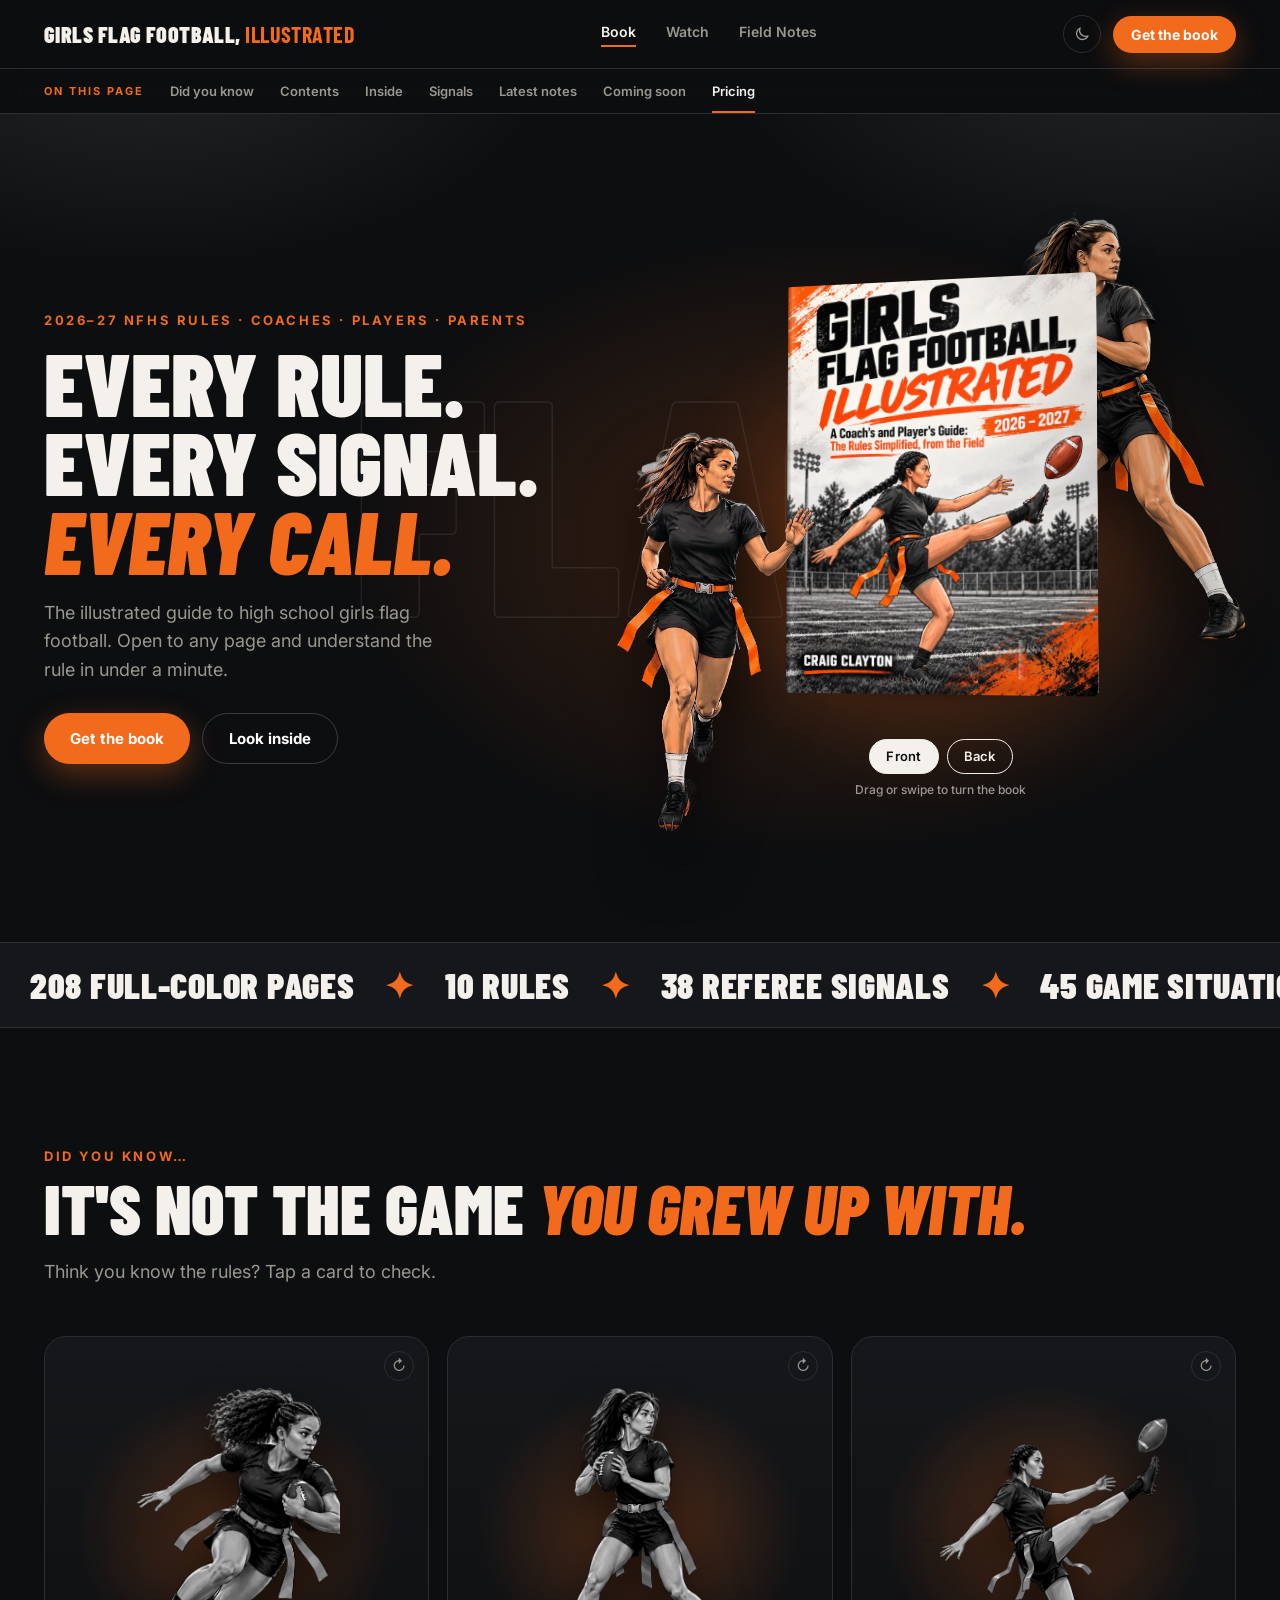
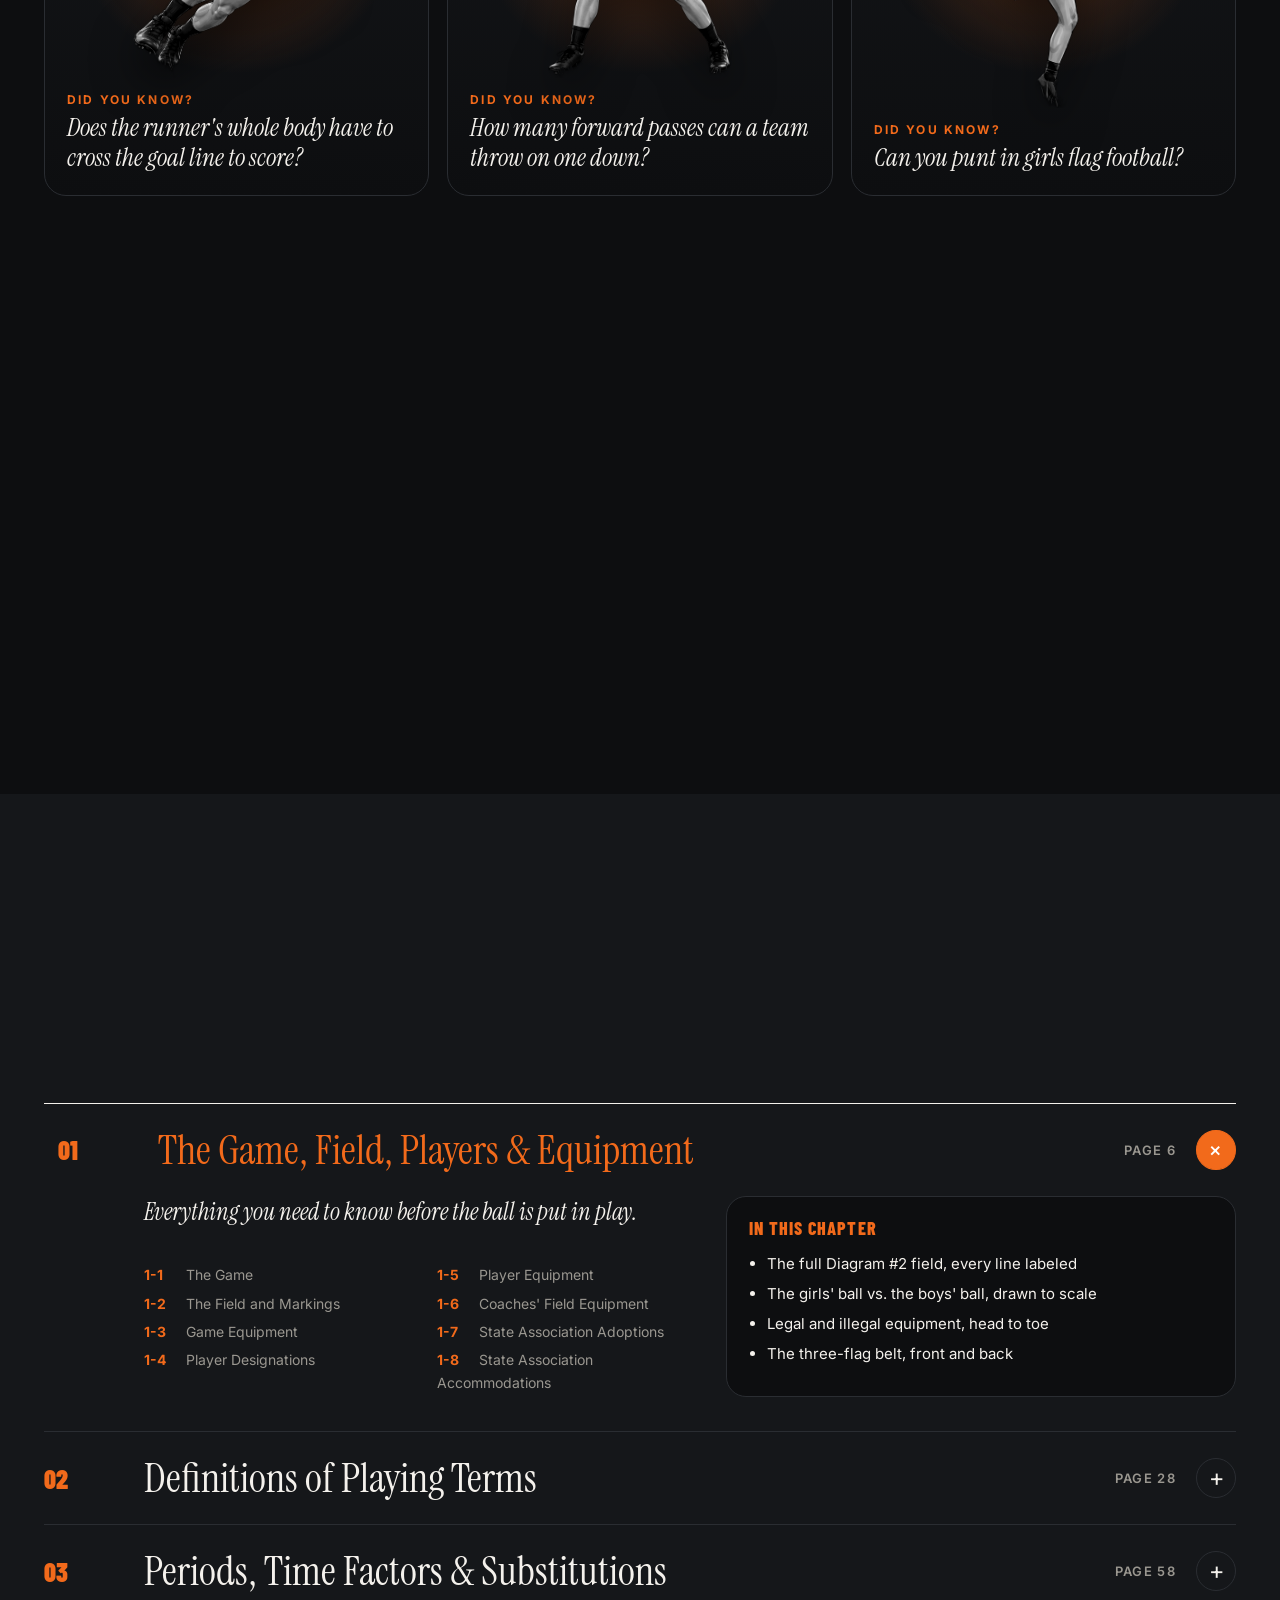
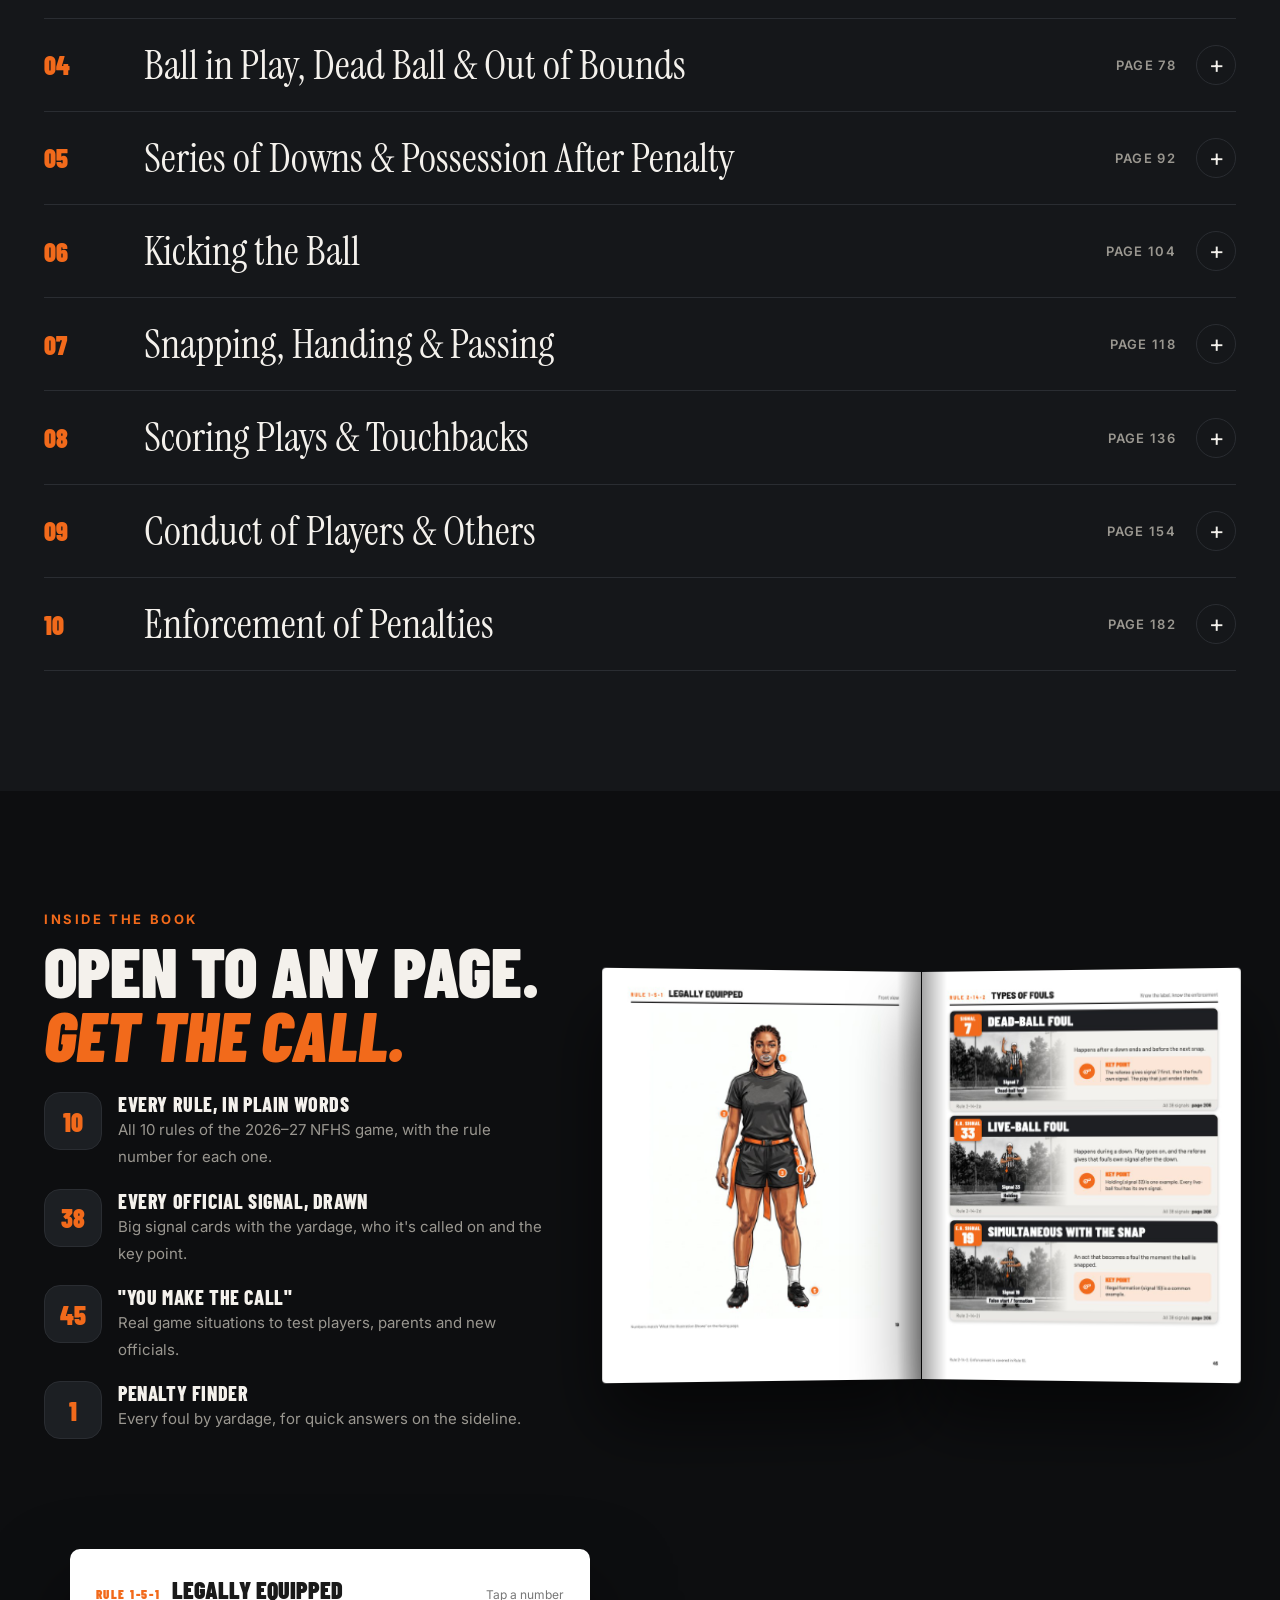
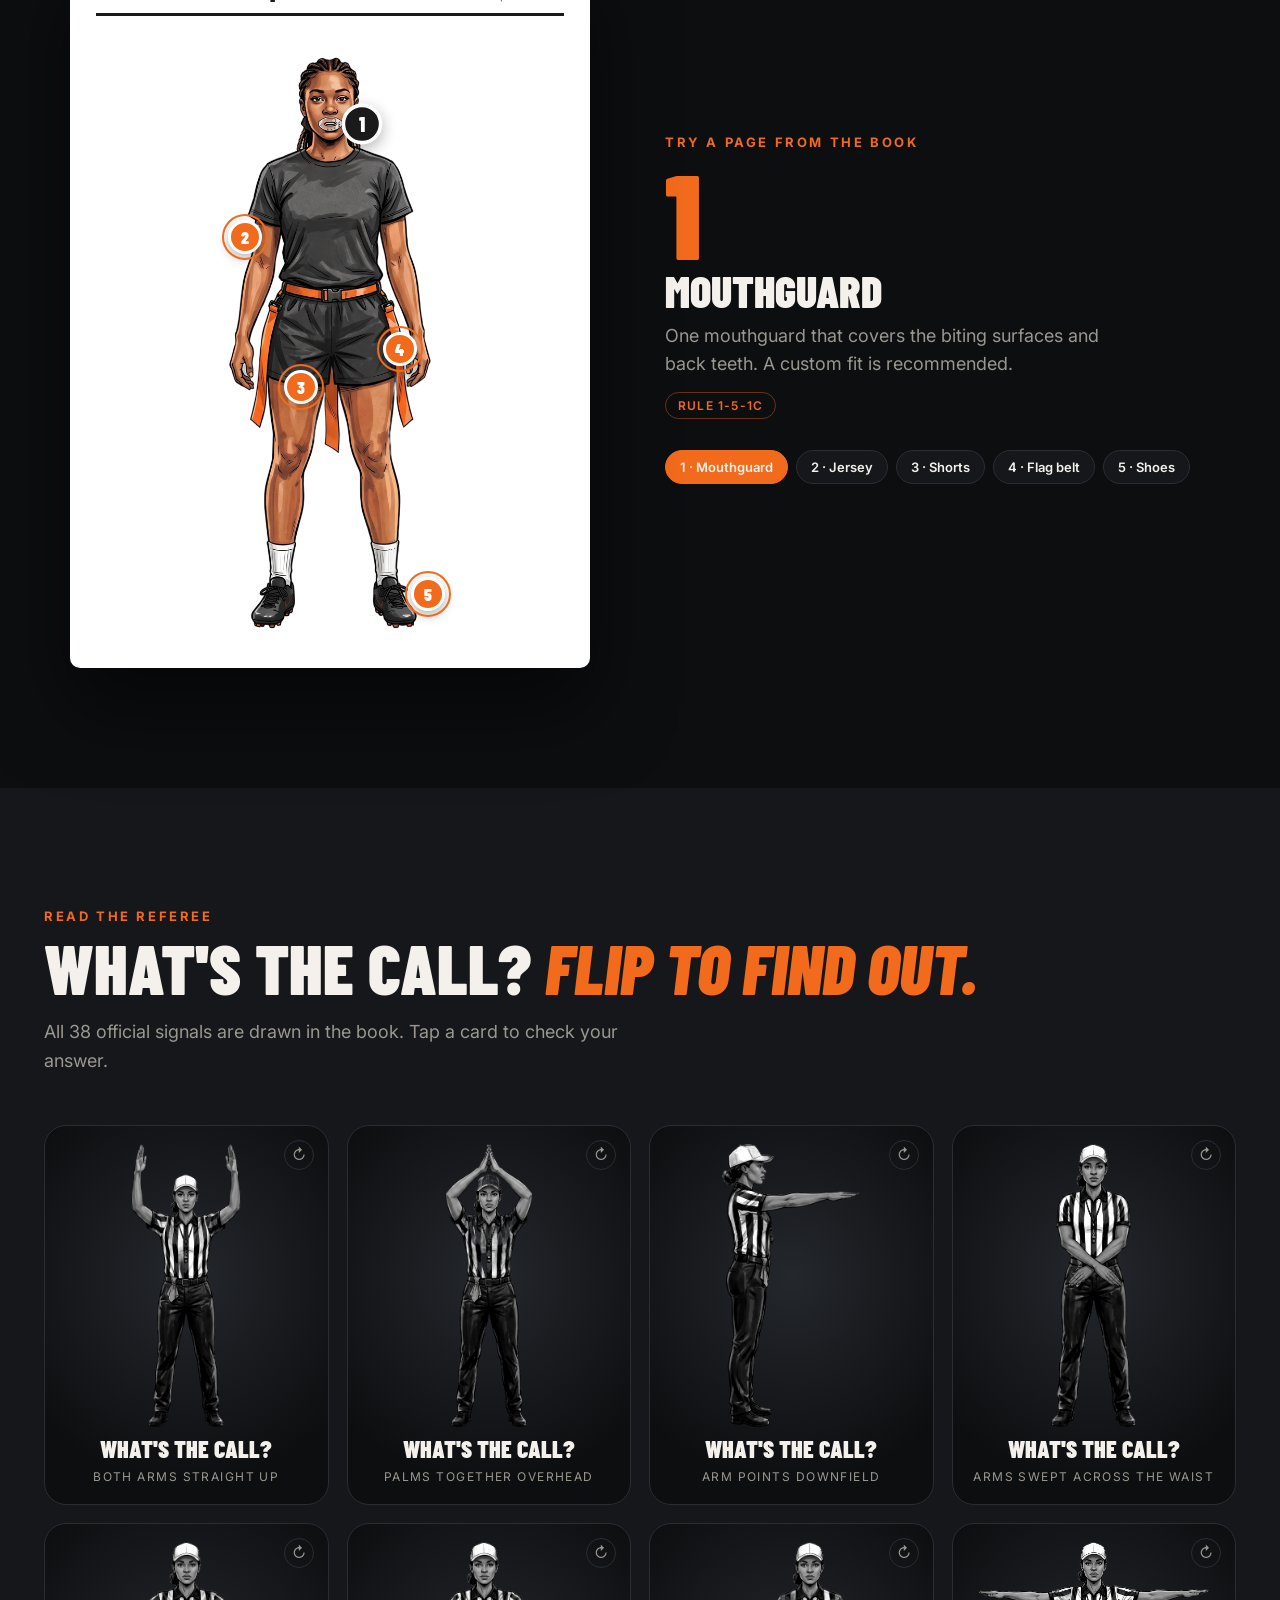
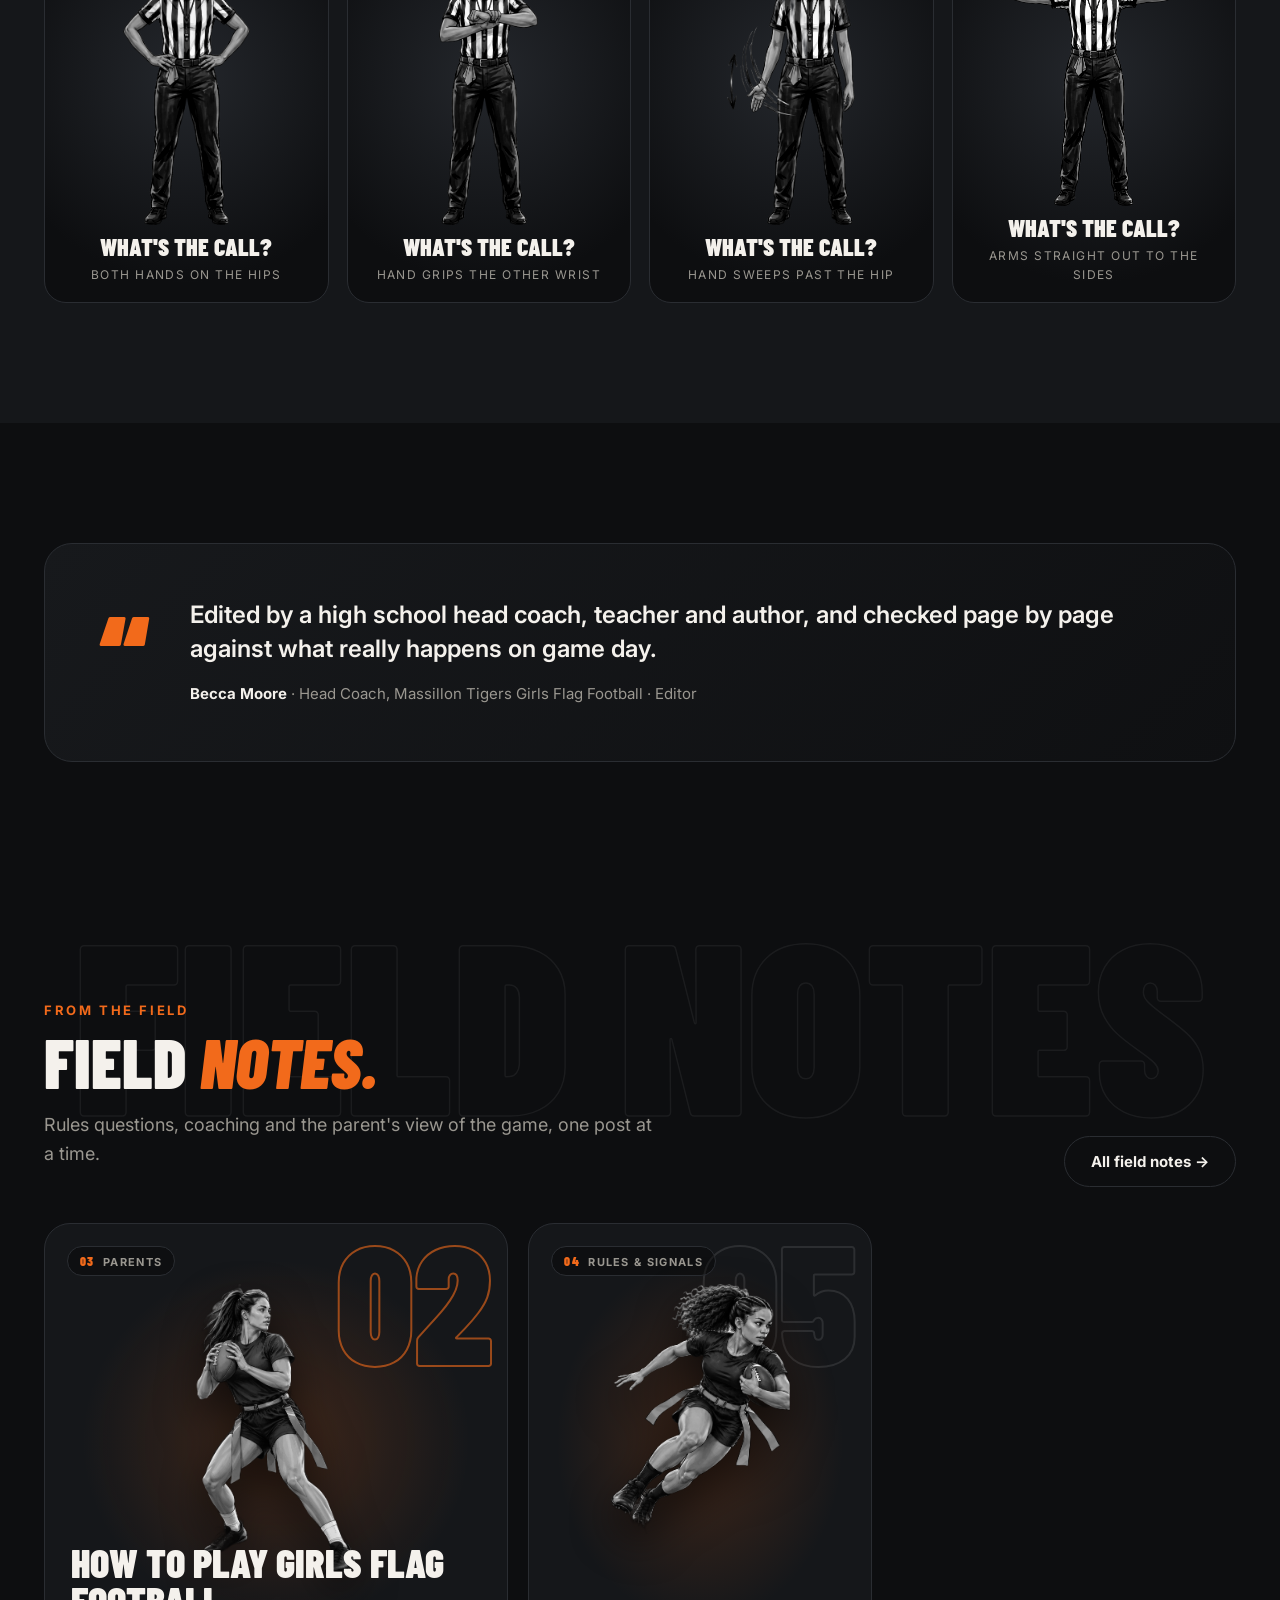
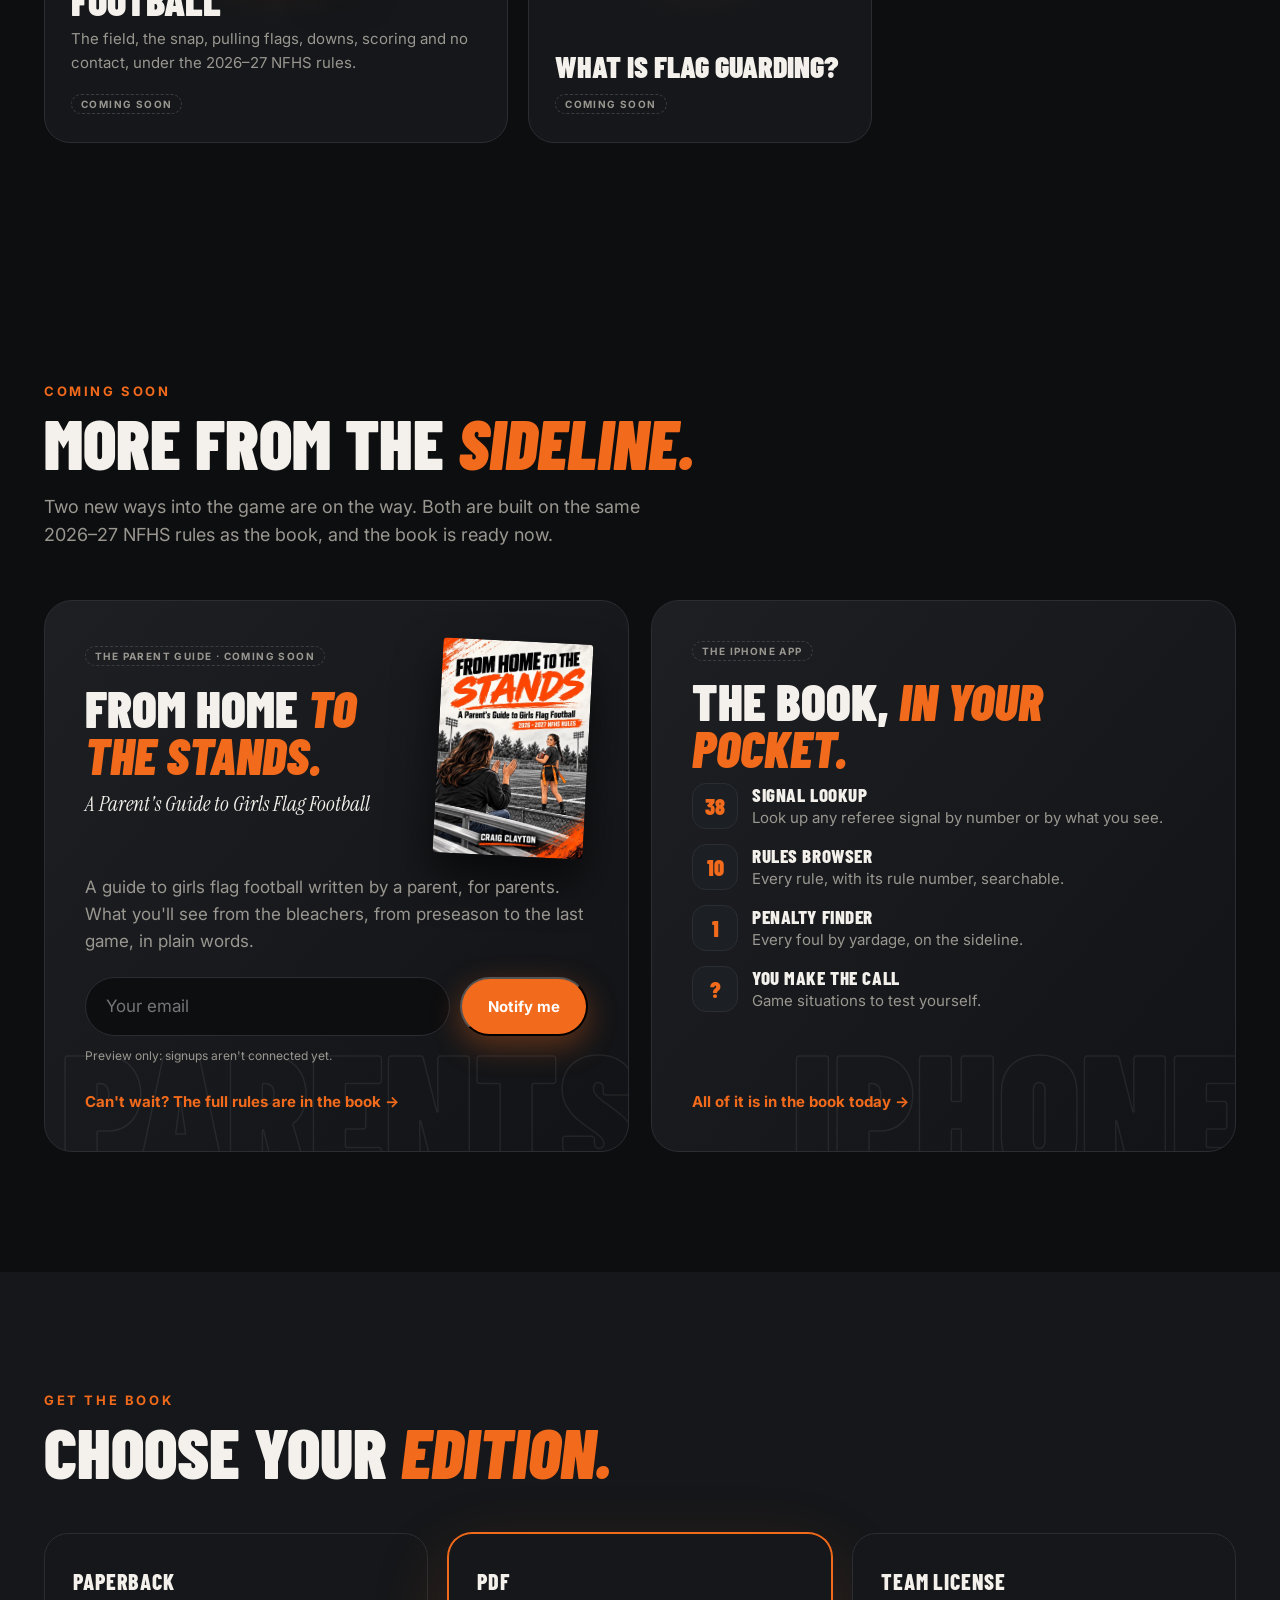
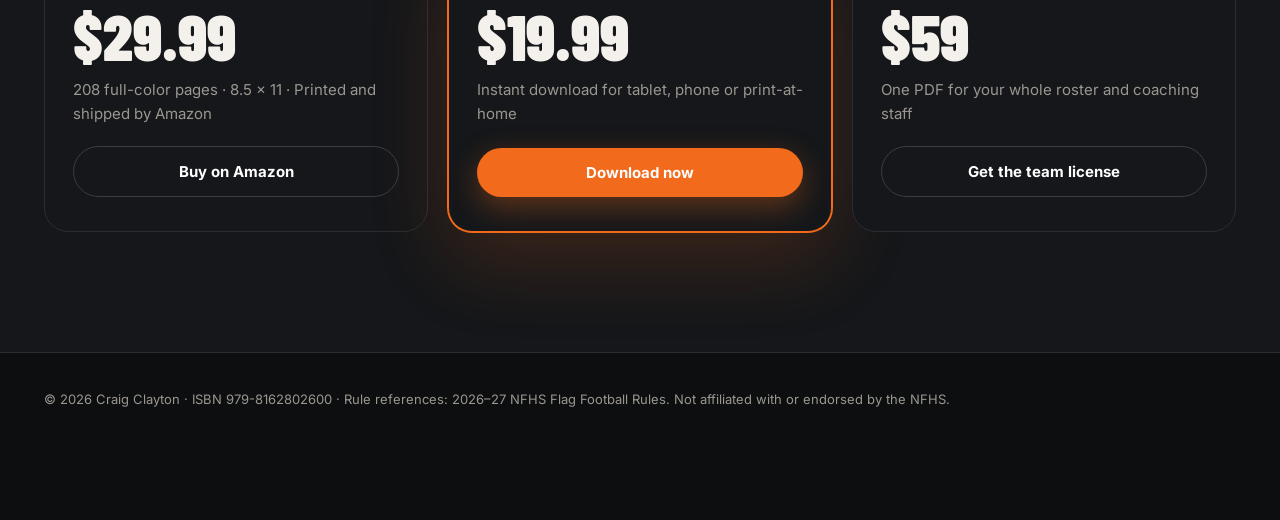
==== commit c22f66e0: "Light/dark switch, blog post view, SEO, alt text; hold posts until video 01 Co-Authored-By: Claude O" ====
--- a/index.html
+++ b/index.html
@@ -3,11 +3,28 @@
 <head>
 <meta charset="utf-8">
 <meta name="viewport" content="width=device-width, initial-scale=1">
-<title>Girls Flag Football, Illustrated · Night Game</title>
+<link rel="icon" href="assets/favicon.svg" type="image/svg+xml">
+<title>Girls Flag Football, Illustrated: The 2026–27 NFHS Rules Book</title>
 <meta name="description" content="Every rule. Every signal. Every call. The illustrated guide to the 2026–27 NFHS high school girls flag football rules.">
+<link rel="canonical" href="https://flagfootballillustrated.com/">
+<meta property="og:type" content="website">
+<meta property="og:site_name" content="Girls Flag Football, Illustrated">
+<meta property="og:title" content="Girls Flag Football, Illustrated: The 2026–27 NFHS Rules Book">
+<meta property="og:description" content="Every rule. Every signal. Every call. The illustrated guide to the 2026–27 NFHS high school girls flag football rules.">
+<meta property="og:url" content="https://flagfootballillustrated.com/">
+<meta property="og:image" content="https://flagfootballillustrated.com/assets/cover-front.jpg">
+<meta name="twitter:card" content="summary_large_image">
+<meta name="twitter:title" content="Girls Flag Football, Illustrated: The 2026–27 NFHS Rules Book">
+<meta name="twitter:description" content="Every rule. Every signal. Every call. The illustrated guide to the 2026–27 NFHS high school girls flag football rules.">
+<meta name="twitter:image" content="https://flagfootballillustrated.com/assets/cover-front.jpg">
+<script type="application/ld+json">
+{"@context": "https://schema.org", "@graph": [{"@type": "Book", "name": "Girls Flag Football, Illustrated", "isbn": "9798162802600", "author": {"@type": "Person", "name": "Craig Clayton"}, "url": "https://flagfootballillustrated.com/", "description": "Every rule. Every signal. Every call. The illustrated guide to the 2026–27 NFHS high school girls flag football rules.", "image": "https://flagfootballillustrated.com/assets/cover-front.jpg", "numberOfPages": 208, "bookFormat": "https://schema.org/Paperback"}, {"@type": "WebSite", "name": "Girls Flag Football, Illustrated", "url": "https://flagfootballillustrated.com/"}]}
+</script>
 <link rel="preconnect" href="https://fonts.googleapis.com"><link rel="preconnect" href="https://fonts.gstatic.com" crossorigin>
 <link href="https://fonts.googleapis.com/css2?family=Barlow+Condensed:ital,wght@0,600;0,800;0,900;1,900&family=Instrument+Serif:ital@0;1&family=Inter:wght@400;500;600;700&display=swap" rel="stylesheet">
 <link rel="stylesheet" href="shared/book3d.css">
+<link rel="stylesheet" href="shared/theme.css">
+<script src="shared/site.js"></script>
 
 <style>
 :root { --bg:#0d0e10; --bg2:#15171a; --bg3:#1c1f23; --line:#2a2d32; --txt:#f4f1ec; --muted:#9a9790; --orange:#f26a1b; }
@@ -293,12 +310,12 @@
     </div>
     <div class="stage">
       <div class="halo"></div>
-      <img class="behind" src="assets/girl-passer.png" alt="">
+      <img class="behind" src="assets/girl-passer.png" alt="A girls flag football quarterback holding the ball, ready to pass">
       <div>
         <div class="book3d" id="bookB" data-book tabindex="0" aria-label="3D book. Drag to rotate.">
           <div class="book">
-            <div class="face front"><img src="assets/cover-front.jpg" alt="Front cover"></div>
-            <div class="face back"><img src="assets/cover-back.jpg" alt="Back cover"></div>
+            <div class="face front"><img src="assets/cover-front.jpg" alt="Girls Flag Football, Illustrated: front cover of the 2026–27 NFHS rules book"></div>
+            <div class="face back"><img src="assets/cover-back.jpg" alt="Girls Flag Football, Illustrated: back cover"></div>
             <div class="face spine"><span>Girls Flag Football, <b>Illustrated</b></span></div>
             <div class="face fore"></div><div class="face top"></div><div class="face bottom"></div>
           </div>
@@ -306,7 +323,7 @@
         </div>
         <div class="book-ctrl" data-book-ctrl="bookB"><button data-side="front"><span>Front</span></button><button data-side="back"><span>Back</span></button><small>Drag or swipe to turn the book</small></div>
       </div>
-      <img class="front-girl" src="assets/girl-runner.png" alt="">
+      <img class="front-girl" src="assets/girl-runner.png" alt="A girls flag football player running without the ball, one arm out">
     </div>
   </div>
 </header>
@@ -380,10 +397,8 @@
   <div class="fn-ghost">FIELD NOTES</div>
   <div class="wrap">
     <div class="fn-head"><div><div class="eyebrow reveal">From the field</div><h2 class="reveal">Field <i>Notes.</i></h2><p class="lead reveal">Rules questions, coaching and the parent's view of the game, one post at a time.</p></div><a class="btn ghostbtn reveal" href="blog/">All field notes →</a></div>
-    <div class="fn-grid">
-      <a class="fn-card big reveal" href="blog/how-to-play-girls-flag-football/"><span class="fn-n">02</span><span class="fn-pill"><b>03</b> Parents</span><img src="assets/girl-passer.png" alt=""><div class="fn-t"><span class="fn-new">New</span><h3>How to play girls flag football</h3><p>A beginner's guide to the 2026–27 NFHS high school rules: the field, the snap, pulling flags, downs and scoring.</p><span class="fn-go">Read the guide →</span></div></a>
-      <a class="fn-card reveal" href="blog/is-punting-legal-in-girls-flag-football/"><span class="fn-n">01</span><span class="fn-pill"><b>04</b> Rules &amp; Signals</span><img src="assets/girl-kicker.png" alt=""><div class="fn-t"><h3>Is punting legal in girls flag football?</h3><p>Yes, but you have to declare it. The 5-second rule, and what happens to the ball.</p><span class="fn-go">Read the post →</span></div></a>
-      <div class="fn-card reveal"><span class="fn-n">05</span><span class="fn-pill"><b>04</b> Rules &amp; Signals</span><img src="assets/girl-carrier.png" alt=""><div class="fn-t"><h3>What is flag guarding?</h3><span class="fn-soon">Coming soon</span></div></div>
+    <div class="fn-grid" id="fn-grid">
+      <div class="fn-card reveal"><span class="fn-n">05</span><span class="fn-pill"><b>04</b> Rules &amp; Signals</span><img src="assets/girl-carrier.png" alt="A girls flag football player carrying the ball and cutting upfield, her orange flags flying"><div class="fn-t"><h3>What is flag guarding?</h3><span class="fn-soon">Coming soon</span></div></div>
     </div>
   </div>
 </section>
@@ -505,12 +520,12 @@
   { img: "defender", q: "Can a defender pull the flag of a player who doesn't have the ball?", a: "No.", t: "10-yard foul", d: "Unless she was faked to, or the player is trying to catch a muffed pass or fumble.", r: "Rule 9-2-3e" },
 ];
 document.getElementById("dykcards").innerHTML = DYK.map((c) => `<div class="card reveal" tabindex="0" role="button" aria-label="Flip card: ${c.q}">
-  <div class="in"><div class="side f"><span class="tap">↻</span><img src="assets/girl-${c.img}.png" alt=""><div class="lbl">Did you know?</div><div class="qq">${c.q}</div></div>
+  <div class="in"><div class="side f"><span class="tap">↻</span><img src="assets/girl-${c.img}.png" alt="${altFor("girl-" + c.img)}"><div class="lbl">Did you know?</div><div class="qq">${c.q}</div></div>
   <div class="side b"><div><div class="ans">${c.a}</div><h3>${c.t}</h3><p>${c.d}</p></div><div class="yd"><b>${c.r}</b><span>Tap to flip back</span></div></div></div></div>`).join("");
 
 const cards = document.getElementById("cards");
 cards.innerHTML = SIGS.map((s) => `<div class="card reveal" tabindex="0" role="button" aria-label="Flip card: ${s.q}">
-  <div class="in"><div class="side f"><span class="tap">↻</span><img src="assets/sig-${String(s.n).padStart(2, "0")}.png" alt=""><div class="q">What's the call?</div><small>${s.q}</small></div>
+  <div class="in"><div class="side f"><span class="tap">↻</span><img src="assets/sig-${String(s.n).padStart(2, "0")}.png" alt="Referee signal ${s.n}: ${s.q.toLowerCase()}"><div class="q">What's the call?</div><small>${s.q}</small></div>
   <div class="side b"><div><div class="num"><small>SIGNAL</small>${s.n}</div><h3>${s.t}</h3><p>${s.d}</p></div><div class="yd"><b>${s.y}</b><span>${s.l}</span></div></div></div></div>`).join("");
 document.querySelectorAll(".card").forEach((c) => {
   c.addEventListener("click", () => c.classList.toggle("flip"));
@@ -530,6 +545,15 @@
 }), { rootMargin: "-45% 0px -50% 0px" });
 subLinks.forEach((a) => { const t = document.querySelector(a.hash); if (t) spy.observe(t); });
 </script>
+<script>
+// Field Notes cards come from blog/posts.json (and posts.local.json on this computer). "home": "featured" is the big card.
+postsReady.then((posts) => {
+  const cards = posts.filter((p) => p.home).sort((a, b) => (b.home === "featured") - (a.home === "featured"));
+  document.getElementById("fn-grid").insertAdjacentHTML("afterbegin", cards.map((p) => p.soon
+    ? `<div class="fn-card${p.home === "featured" ? " big" : ""}"><span class="fn-n">${p.n}</span><span class="fn-pill"><b>${p.pillar.n}</b> ${p.pillar.name}</span><img src="assets/${p.img}" alt="${p.alt}"><div class="fn-t"><h3>${p.short}</h3><p>${p.desc}</p><span class="fn-soon">Coming soon</span></div></div>`
+    : `<a class="fn-card${p.home === "featured" ? " big" : ""}" href="blog/${p.slug}/"><span class="fn-n">${p.n}</span><span class="fn-pill"><b>${p.pillar.n}</b> ${p.pillar.name}</span><img src="assets/${p.img}" alt="${p.alt}"><div class="fn-t">${p.home === "featured" ? '<span class="fn-new">New</span>' : ""}<h3>${p.short}</h3><p>${p.desc}</p><span class="fn-go">Read the post →</span></div></a>`).join(""));
+});
+</script>
 <script src="shared/book3d.js"></script>
 </body>
 </html>
--- a/shared/theme.css
+++ b/shared/theme.css
@@ -0,0 +1,51 @@
+/* Light (cream) mode for every page. Dark is the default; reader/site.js sets html[data-theme="light"].
+   The pages use CSS variables for most colors, so this file swaps those and then fixes the few
+   hardcoded dark colors (nav glass, outlined ghost numbers, dark card gradients). */
+
+html[data-theme="light"] { --bg:#f6f0e4; --bg2:#eee6d6; --bg3:#e5dbc8; --line:#d9ccb5; --txt:#1c1a16; --muted:#6c6457; color-scheme: light; }
+
+/* theme switch in the nav */
+.tbtn { flex: none; width: 38px; height: 38px; border-radius: 50%; border: 1px solid var(--line); background: transparent; color: var(--muted); display:grid; place-items:center; cursor: pointer; padding: 0; transition: color .2s, border-color .2s; }
+.tbtn:hover { color: var(--txt); border-color: var(--muted); }
+.tbtn svg { width: 18px; height: 18px; }
+.tbtn .sun, html[data-theme="light"] .tbtn .moon { display: none; }
+html[data-theme="light"] .tbtn .sun { display: block; }
+.nav-end { display:flex; align-items:center; gap: 12px; }
+@media (max-width: 980px) {
+  .nav-end { gap: 8px; }
+  .tbtn { width: 34px; height: 34px; }
+  nav .brand { max-width: 150px; font-size: 15px; }
+}
+
+/* nav glass */
+html[data-theme="light"] nav { background: rgba(246,240,228,.86); }
+html[data-theme="light"] .subnav { background: rgba(246,240,228,.92); }
+
+/* outlines and dashed borders */
+html[data-theme="light"] .btn.line { color: var(--txt); }
+html[data-theme="light"] .book-ctrl { --btn-on: #f6f0e4; }
+html[data-theme="light"] .btn.line, html[data-theme="light"] .soon, html[data-theme="light"] .fn-soon { border-color: #c8baa2; }
+html[data-theme="light"] :is(.ghost, .bigword, .fn-ghost, .cs-card > .cs-gh, .post .pn, .rp .pn) { -webkit-text-stroke-color: rgba(28,26,22,.09); }
+html[data-theme="light"] .fn-n { -webkit-text-stroke-color: rgba(28,26,22,.12); }
+html[data-theme="light"] .fn-card.big .fn-n { -webkit-text-stroke-color: rgba(242,106,27,.6); }
+html[data-theme="light"] .fn-card:hover .fn-n { -webkit-text-stroke-color: transparent; }
+html[data-theme="light"] :is(.ex .n, .pil .n, .vc .vn) { -webkit-text-stroke-color: rgba(28,26,22,.2); }
+html[data-theme="light"] .pil:disabled:hover .n { -webkit-text-stroke-color: rgba(28,26,22,.2); }
+
+/* dark gradient cards become cream gradient cards */
+html[data-theme="light"] :is(.editor, .cs-card, .strip, .bookbox, .feat) { background: linear-gradient(130deg, var(--bg2), var(--bg3)); }
+html[data-theme="light"] .card .b { background: linear-gradient(160deg, var(--bg2), var(--bg3)); }
+html[data-theme="light"] .dykc .card .f, html[data-theme="light"] #dyk .card .f { background: radial-gradient(60% 45% at 50% 42%, rgba(242,106,27,.22), transparent 70%), linear-gradient(180deg, var(--bg2), var(--bg)); }
+html[data-theme="light"] .fv { background: radial-gradient(55% 60% at 70% 50%, rgba(242,106,27,.25), transparent 70%), linear-gradient(150deg, var(--bg2), var(--bg3)); }
+html[data-theme="light"] .vc .shot { background: radial-gradient(55% 70% at 50% 75%, rgba(242,106,27,.2), transparent 70%), linear-gradient(160deg, var(--bg2), var(--bg3)); }
+html[data-theme="light"] .fv .badge { background: rgba(255,255,255,.75); }
+html[data-theme="light"] .vc .len { color: #fff; }
+html[data-theme="light"] .fn-pill { background: rgba(255,255,255,.6); }
+
+/* softer shadows under art on a light page */
+html[data-theme="light"] :is(.feat img, .fv .art, .ph-art img, .stage .front-girl, .stage .behind) { filter: drop-shadow(0 22px 22px rgba(60,40,20,.28)); }
+
+/* article text on the posts */
+html[data-theme="light"] article { color: #2a2722; }
+html[data-theme="light"] article strong, html[data-theme="light"] .list li strong { color: #000; }
+html[data-theme="light"] .toc a b { color: #b3a690; }
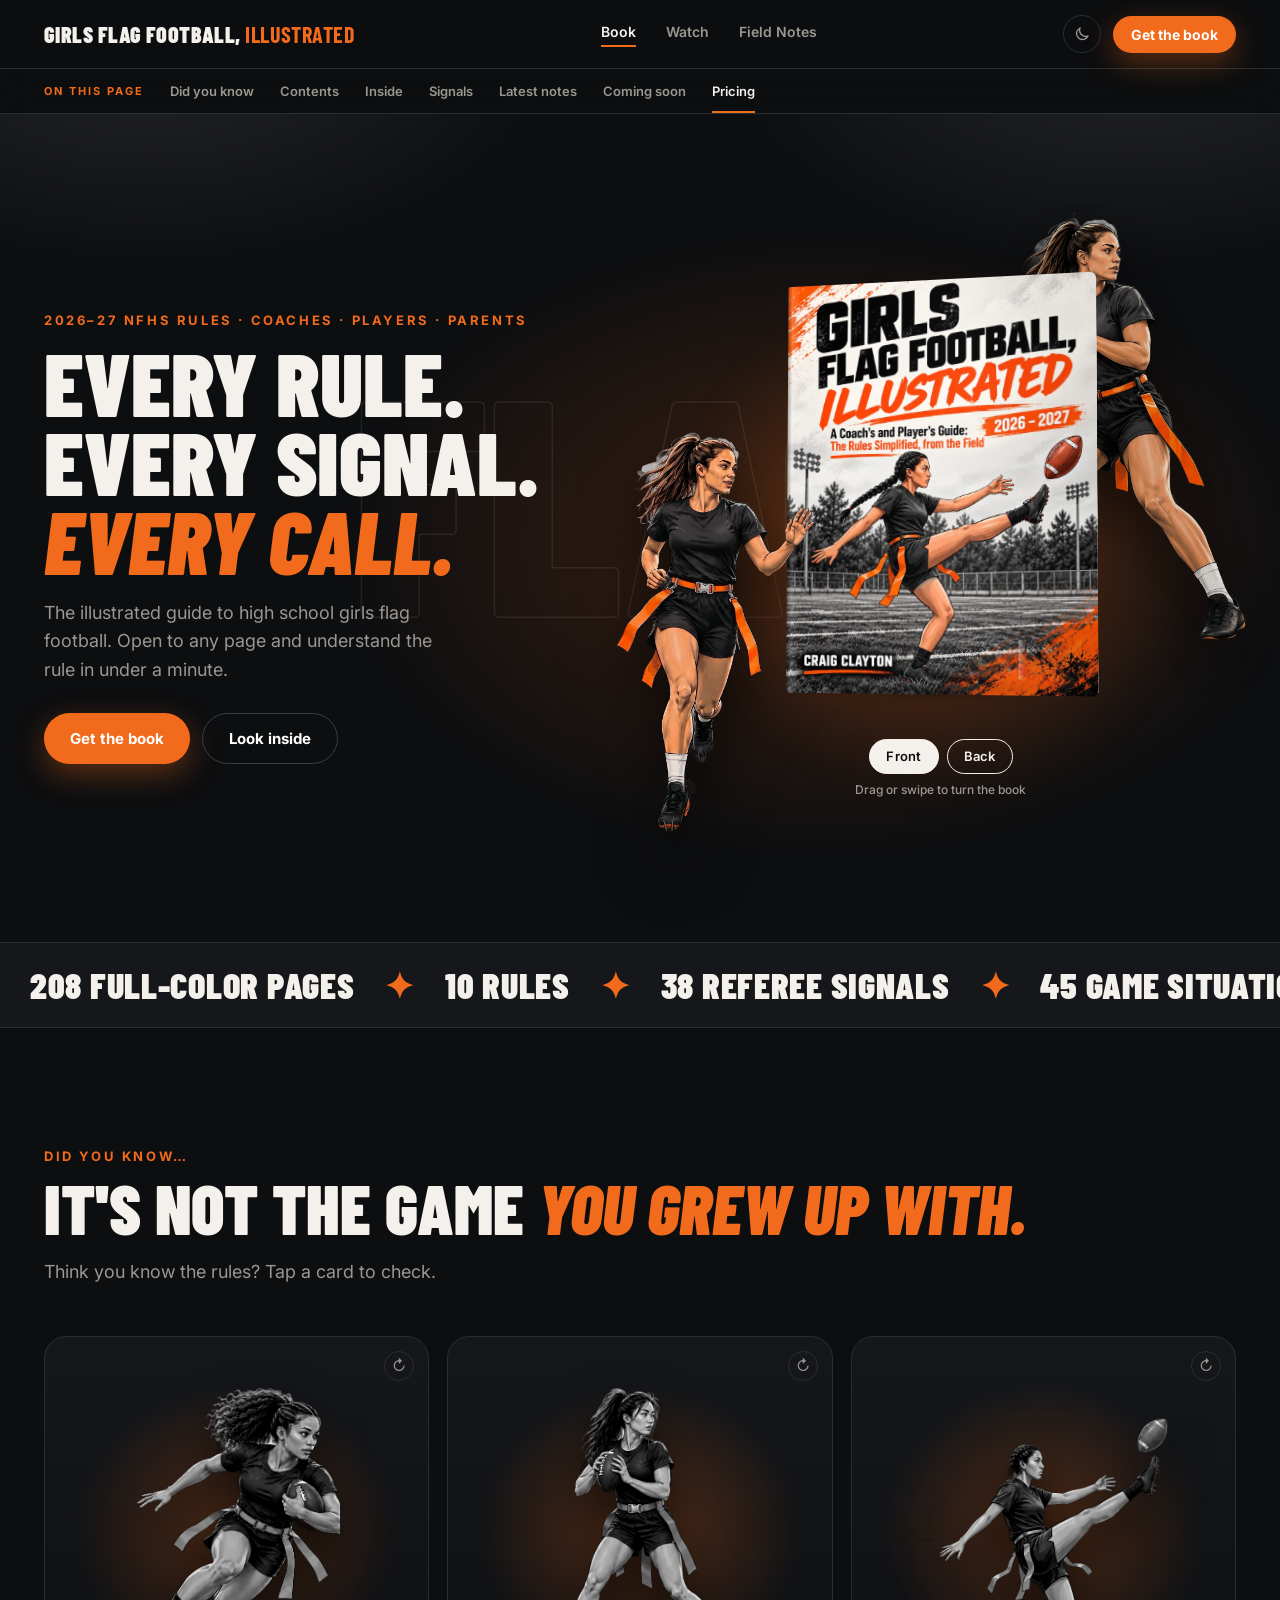
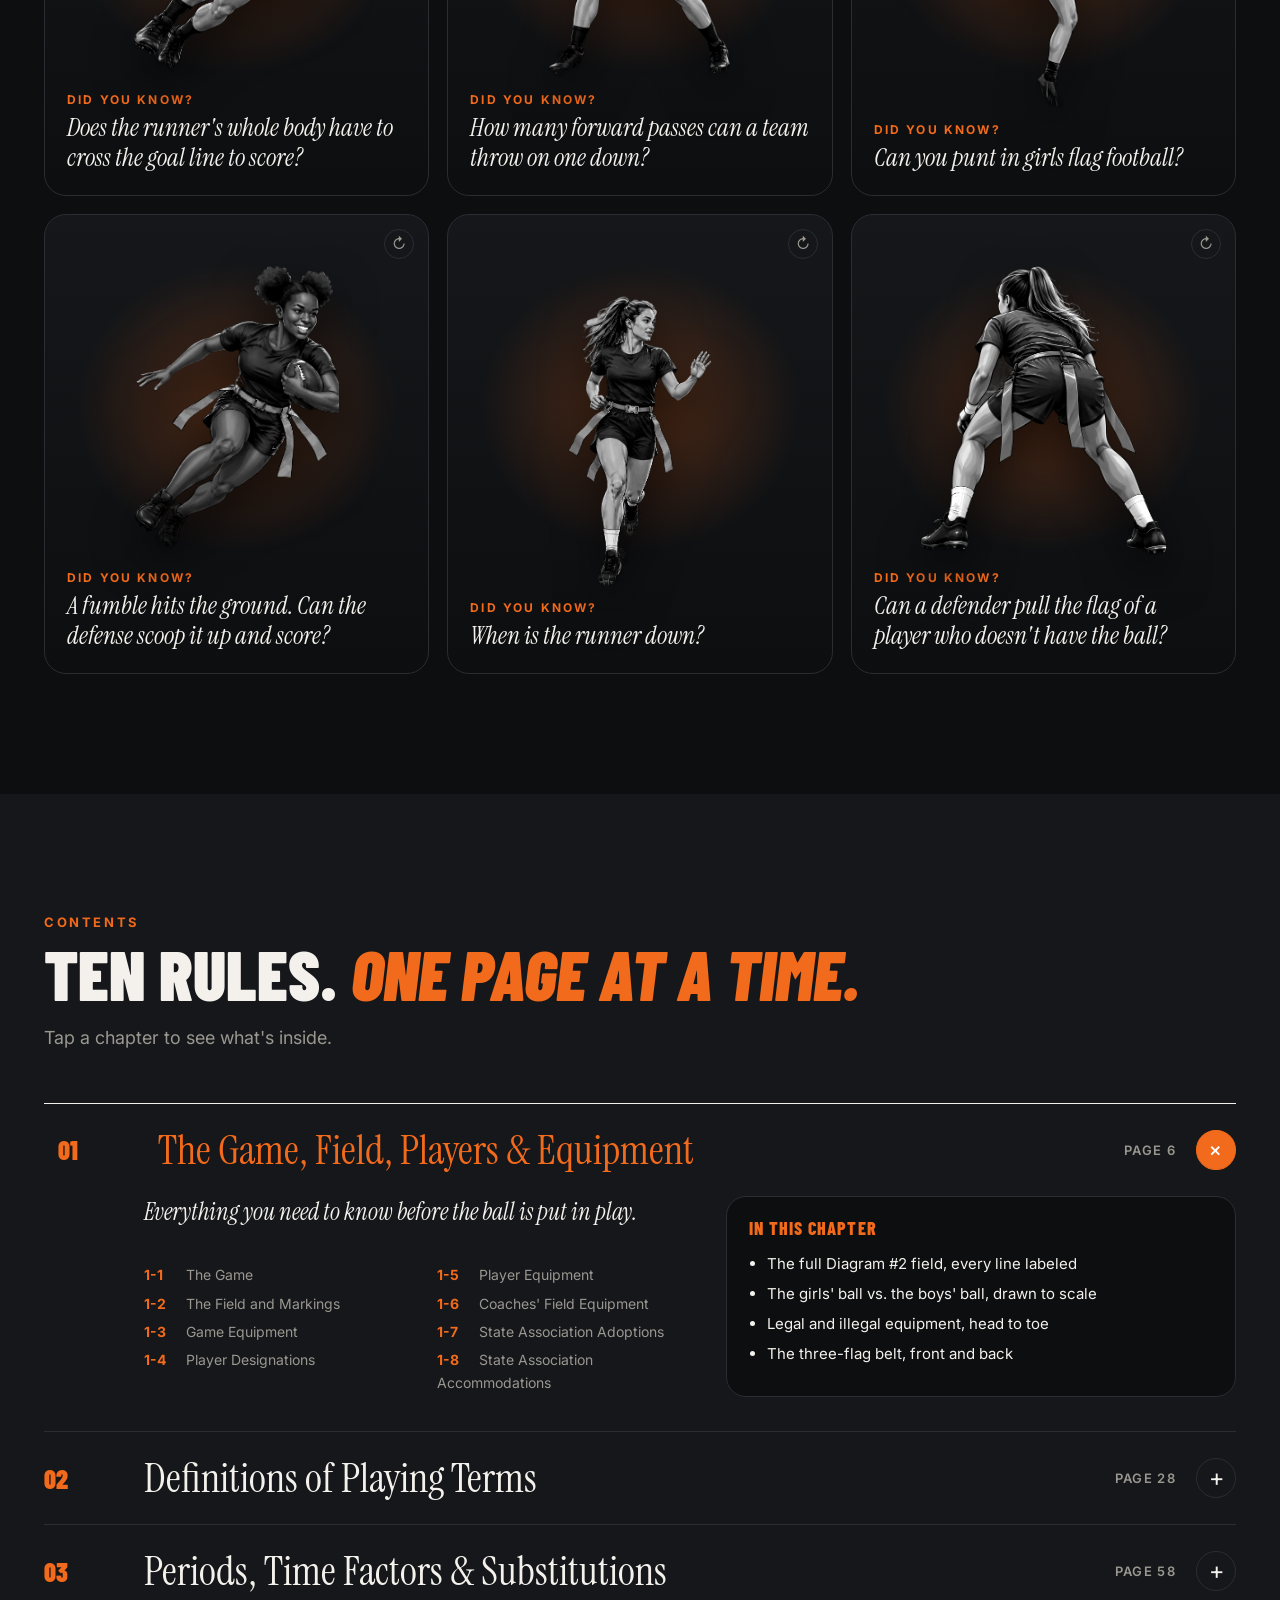
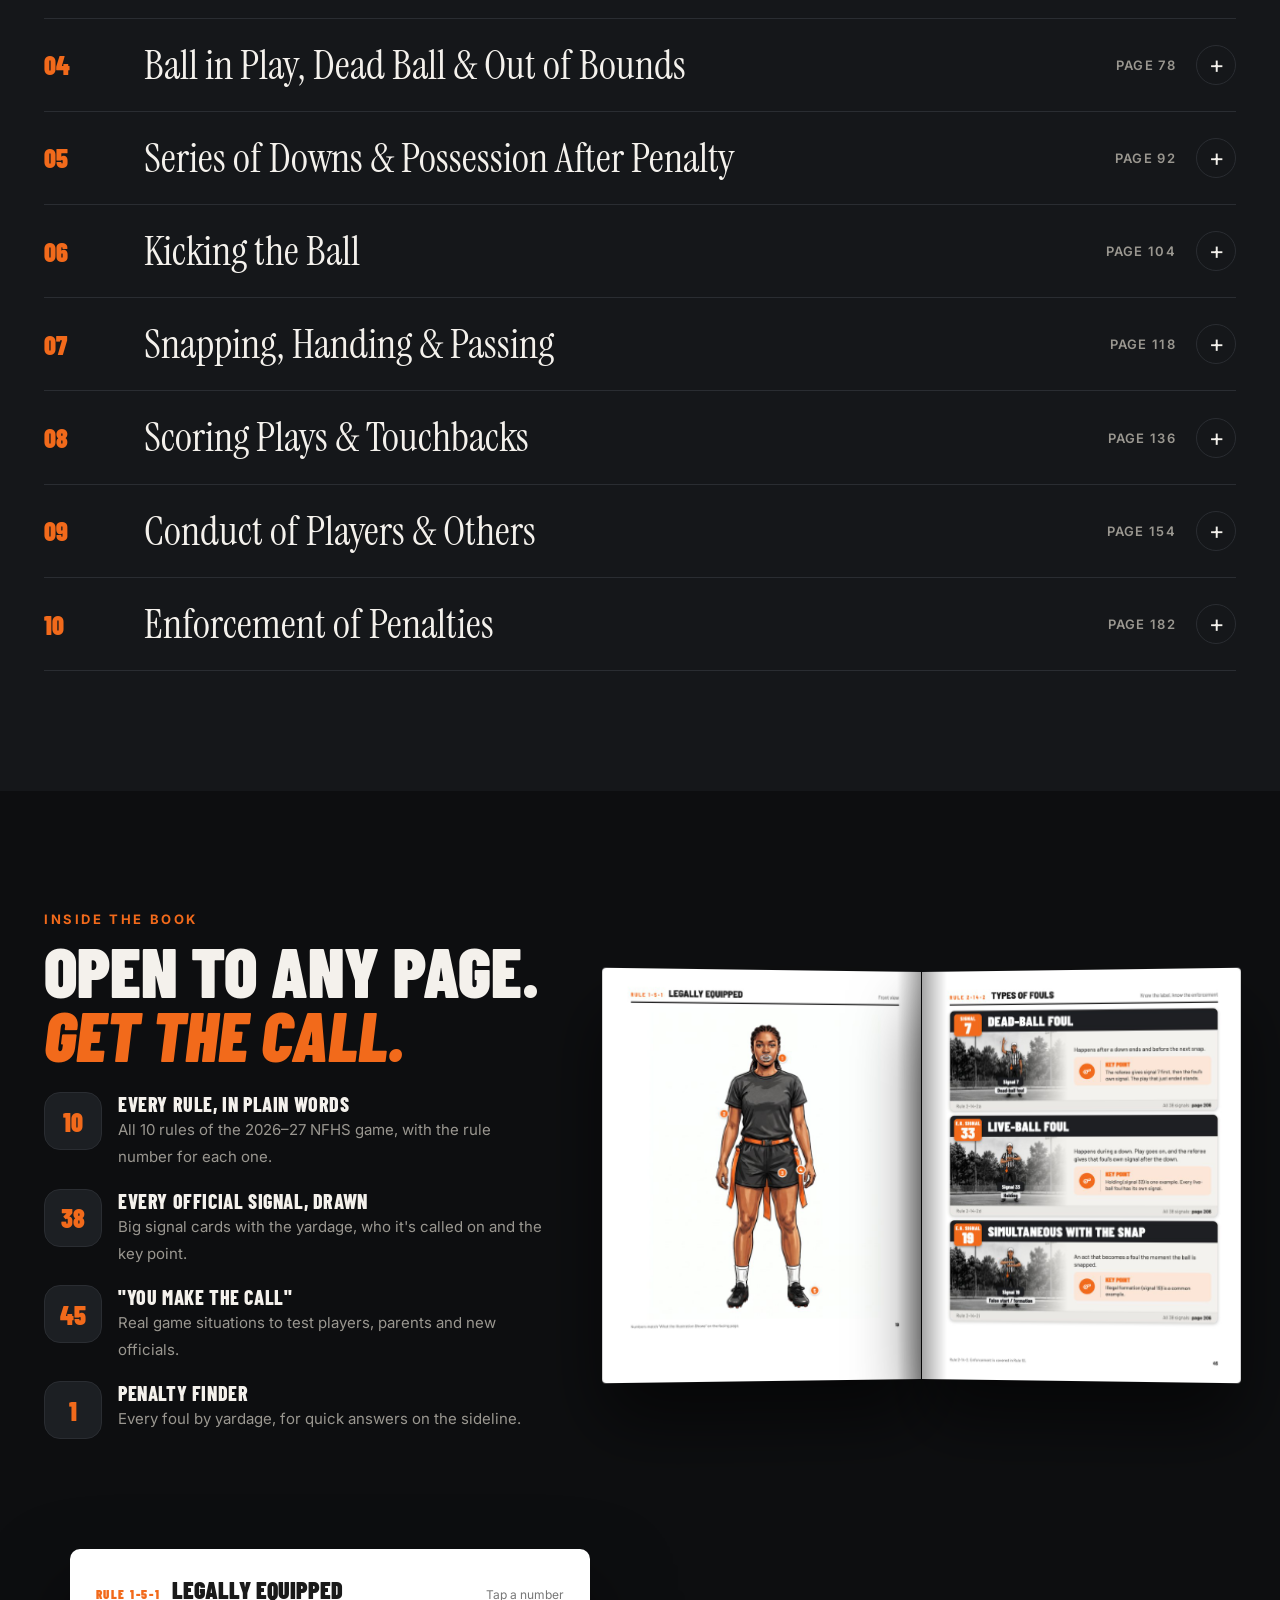
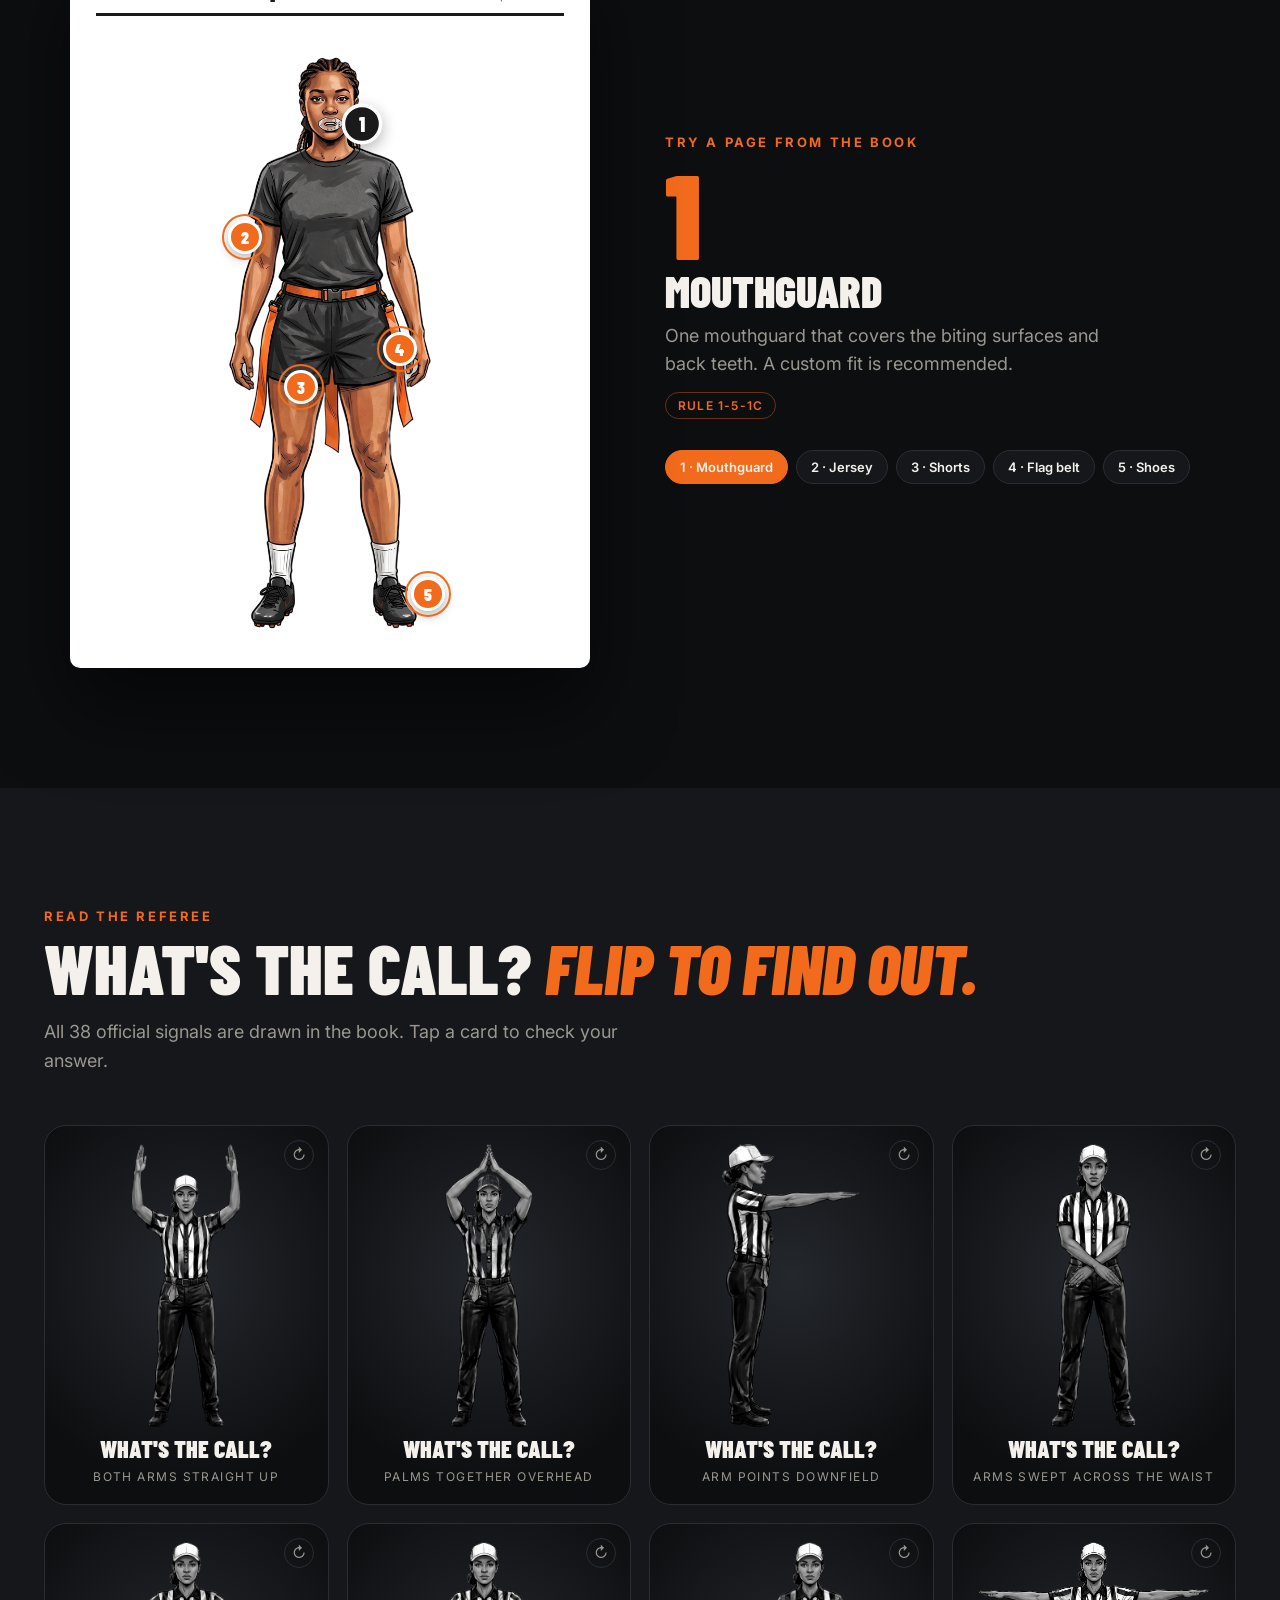
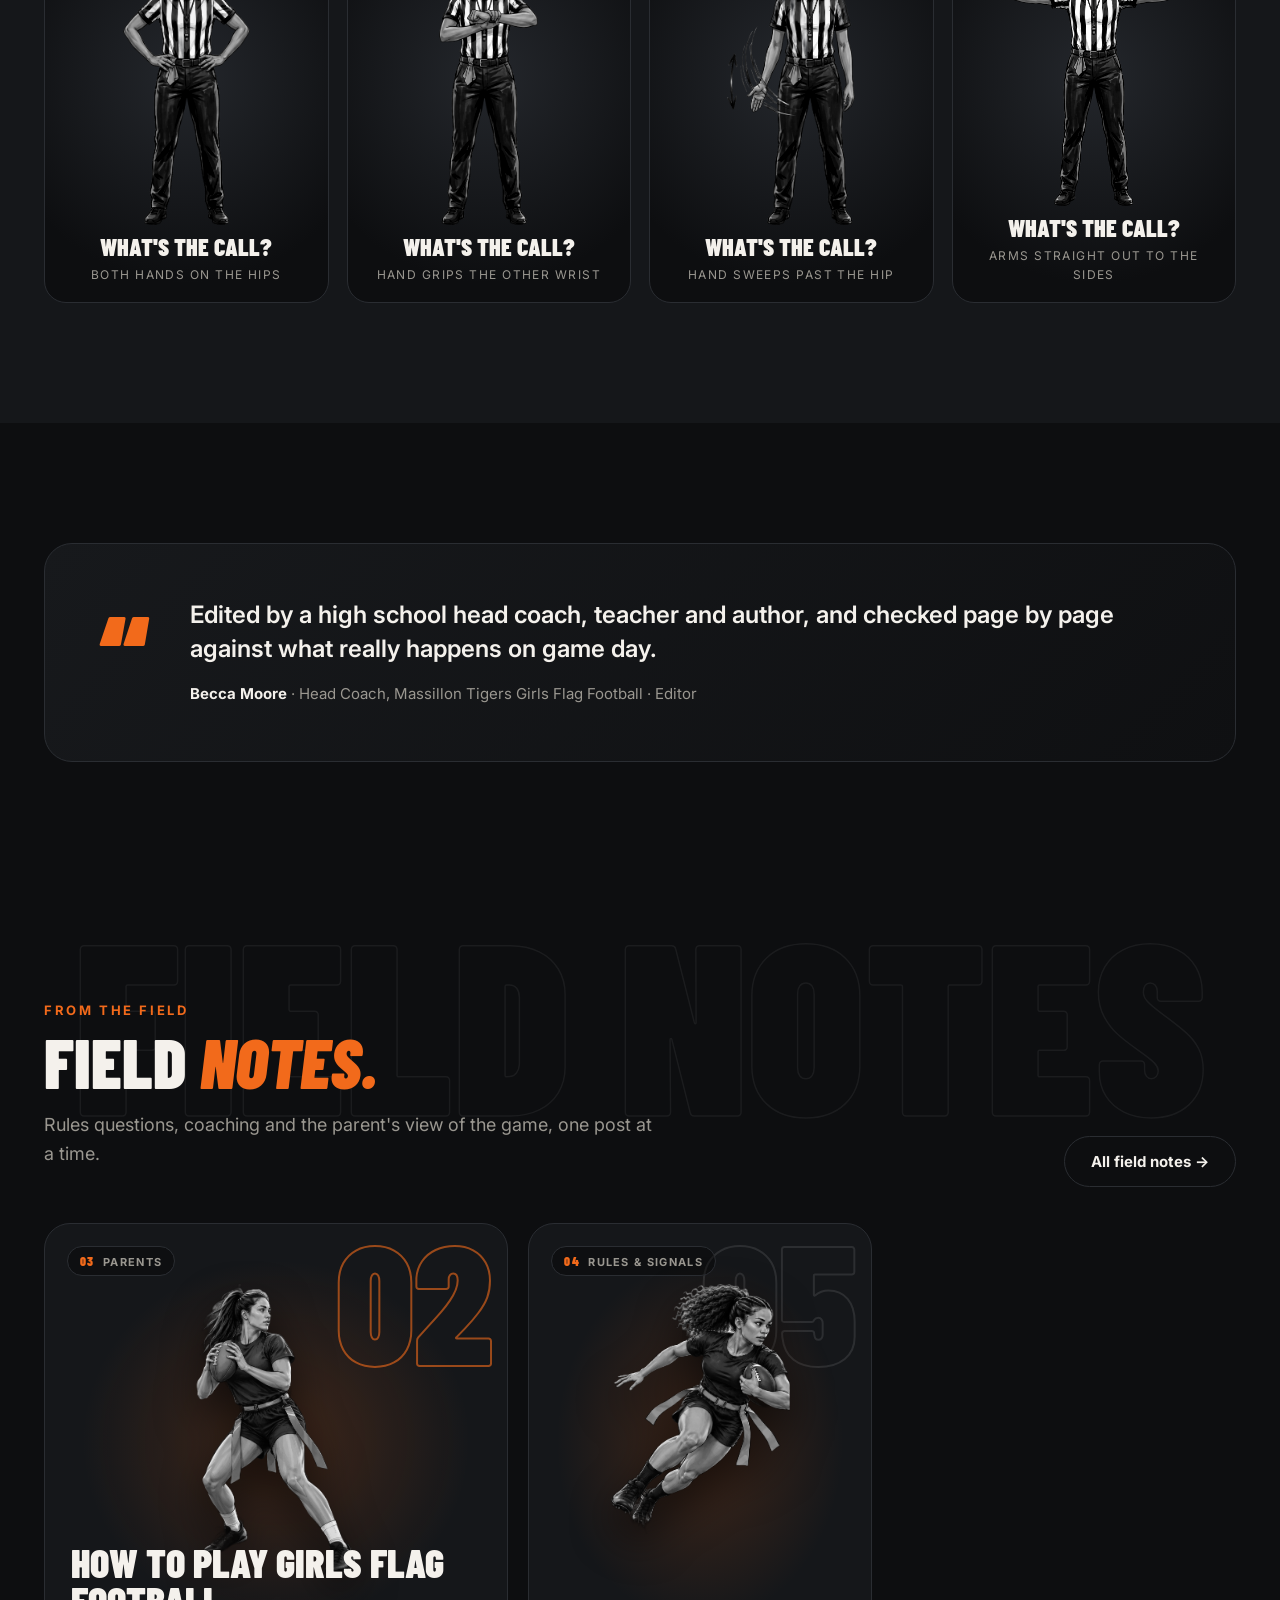
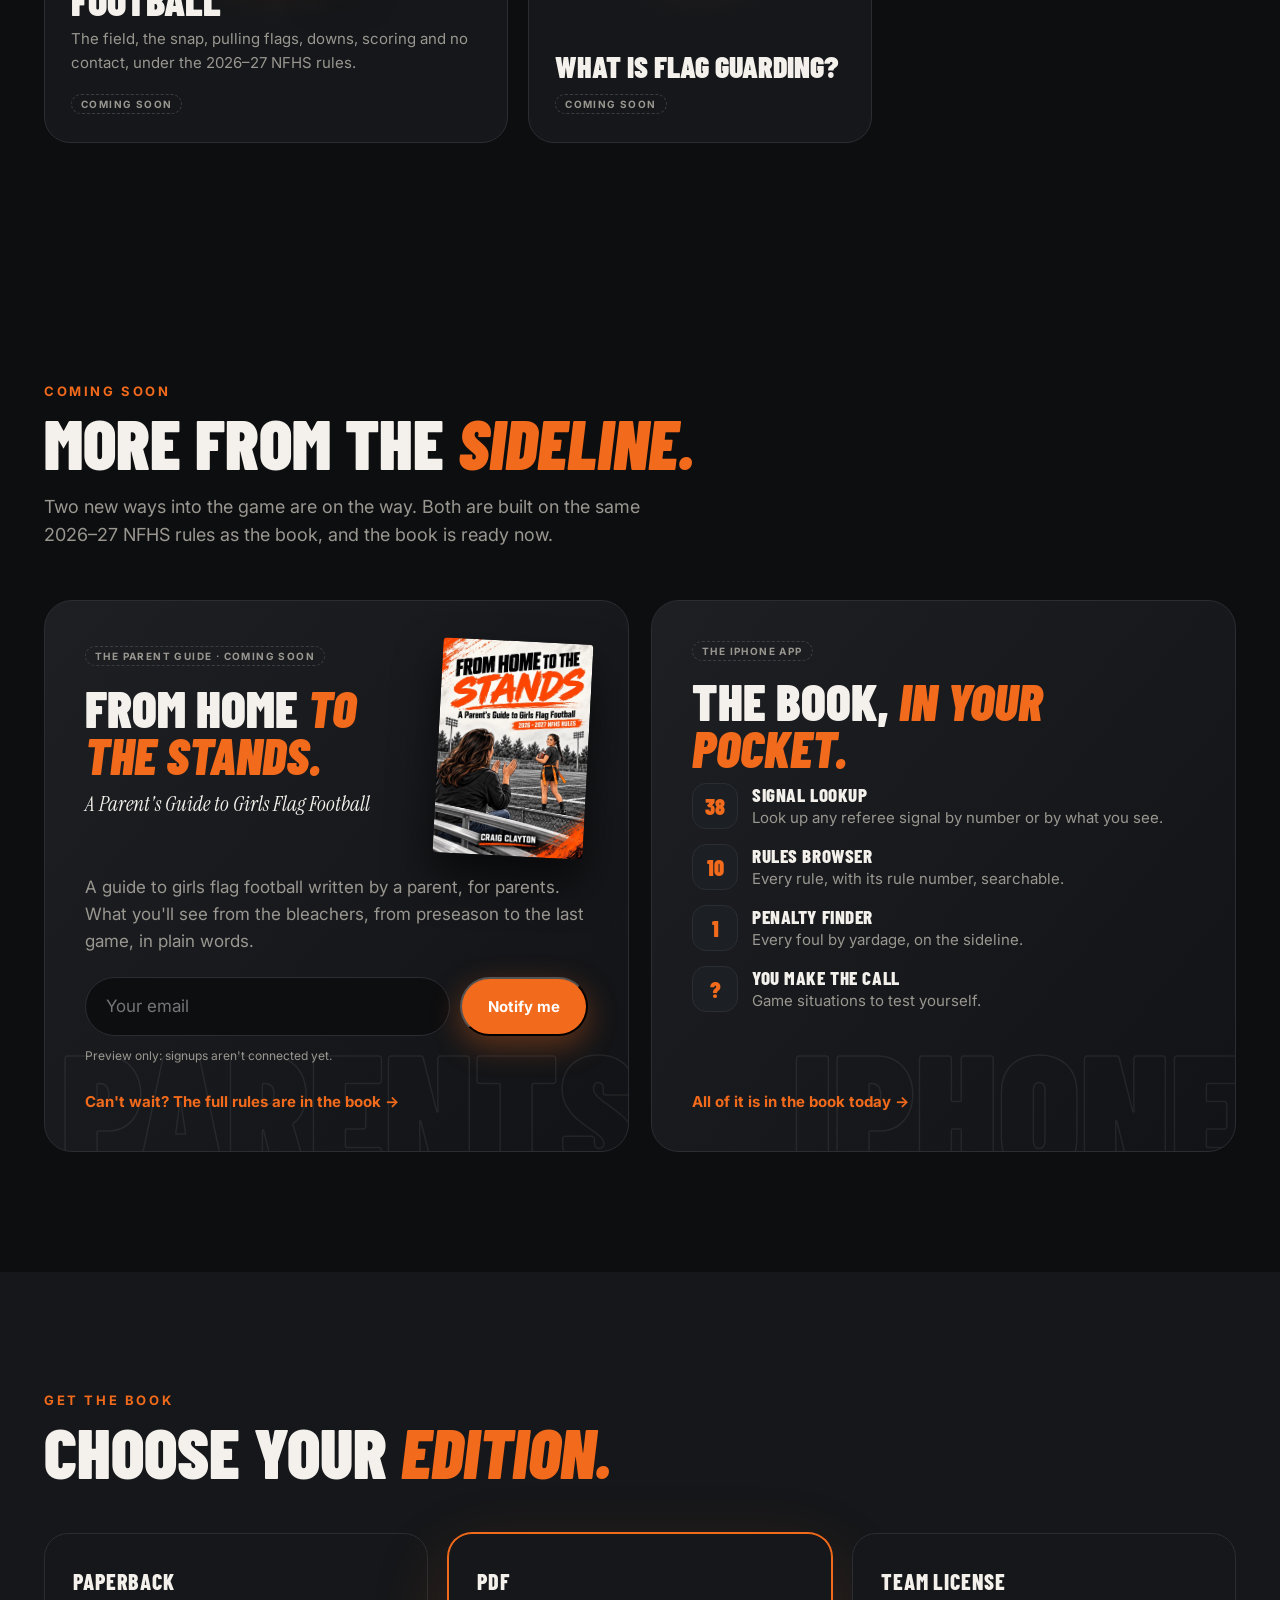
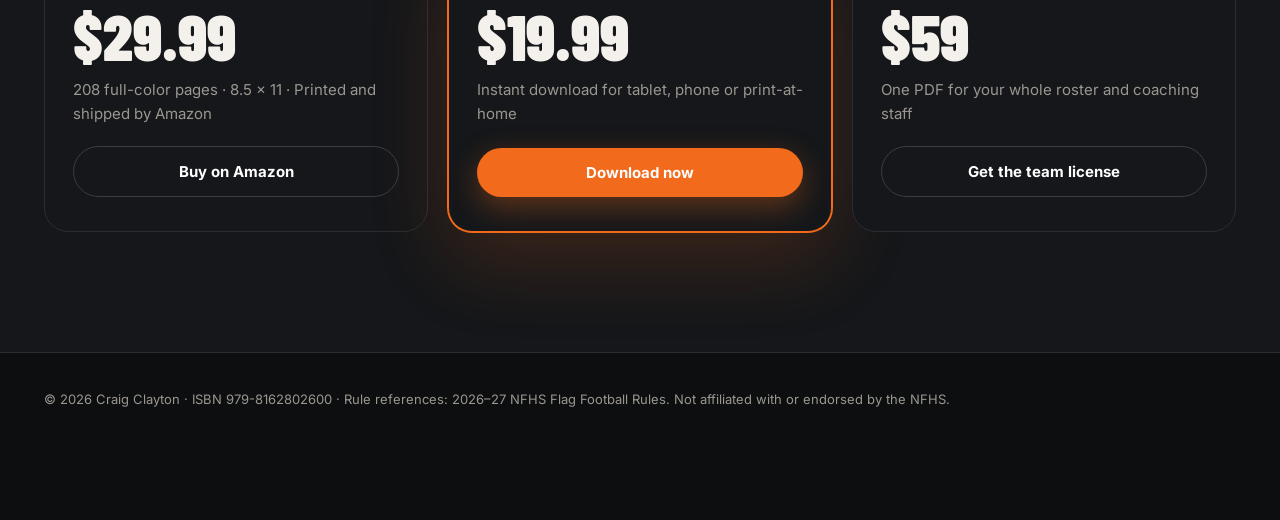
==== commit b300a5b5: "Add Google Analytics (GA4) tag" ====
--- a/index.html
+++ b/index.html
@@ -1,6 +1,14 @@
 <!doctype html>
 <html lang="en">
 <head>
+<!-- Google tag (gtag.js) -->
+<script async src="https://www.googletagmanager.com/gtag/js?id=G-YSMZKR8PP3"></script>
+<script>
+  window.dataLayer = window.dataLayer || [];
+  function gtag(){dataLayer.push(arguments);}
+  gtag('js', new Date());
+  gtag('config', 'G-YSMZKR8PP3');
+</script>
 <meta charset="utf-8">
 <meta name="viewport" content="width=device-width, initial-scale=1">
 <link rel="icon" href="assets/favicon.svg" type="image/svg+xml">
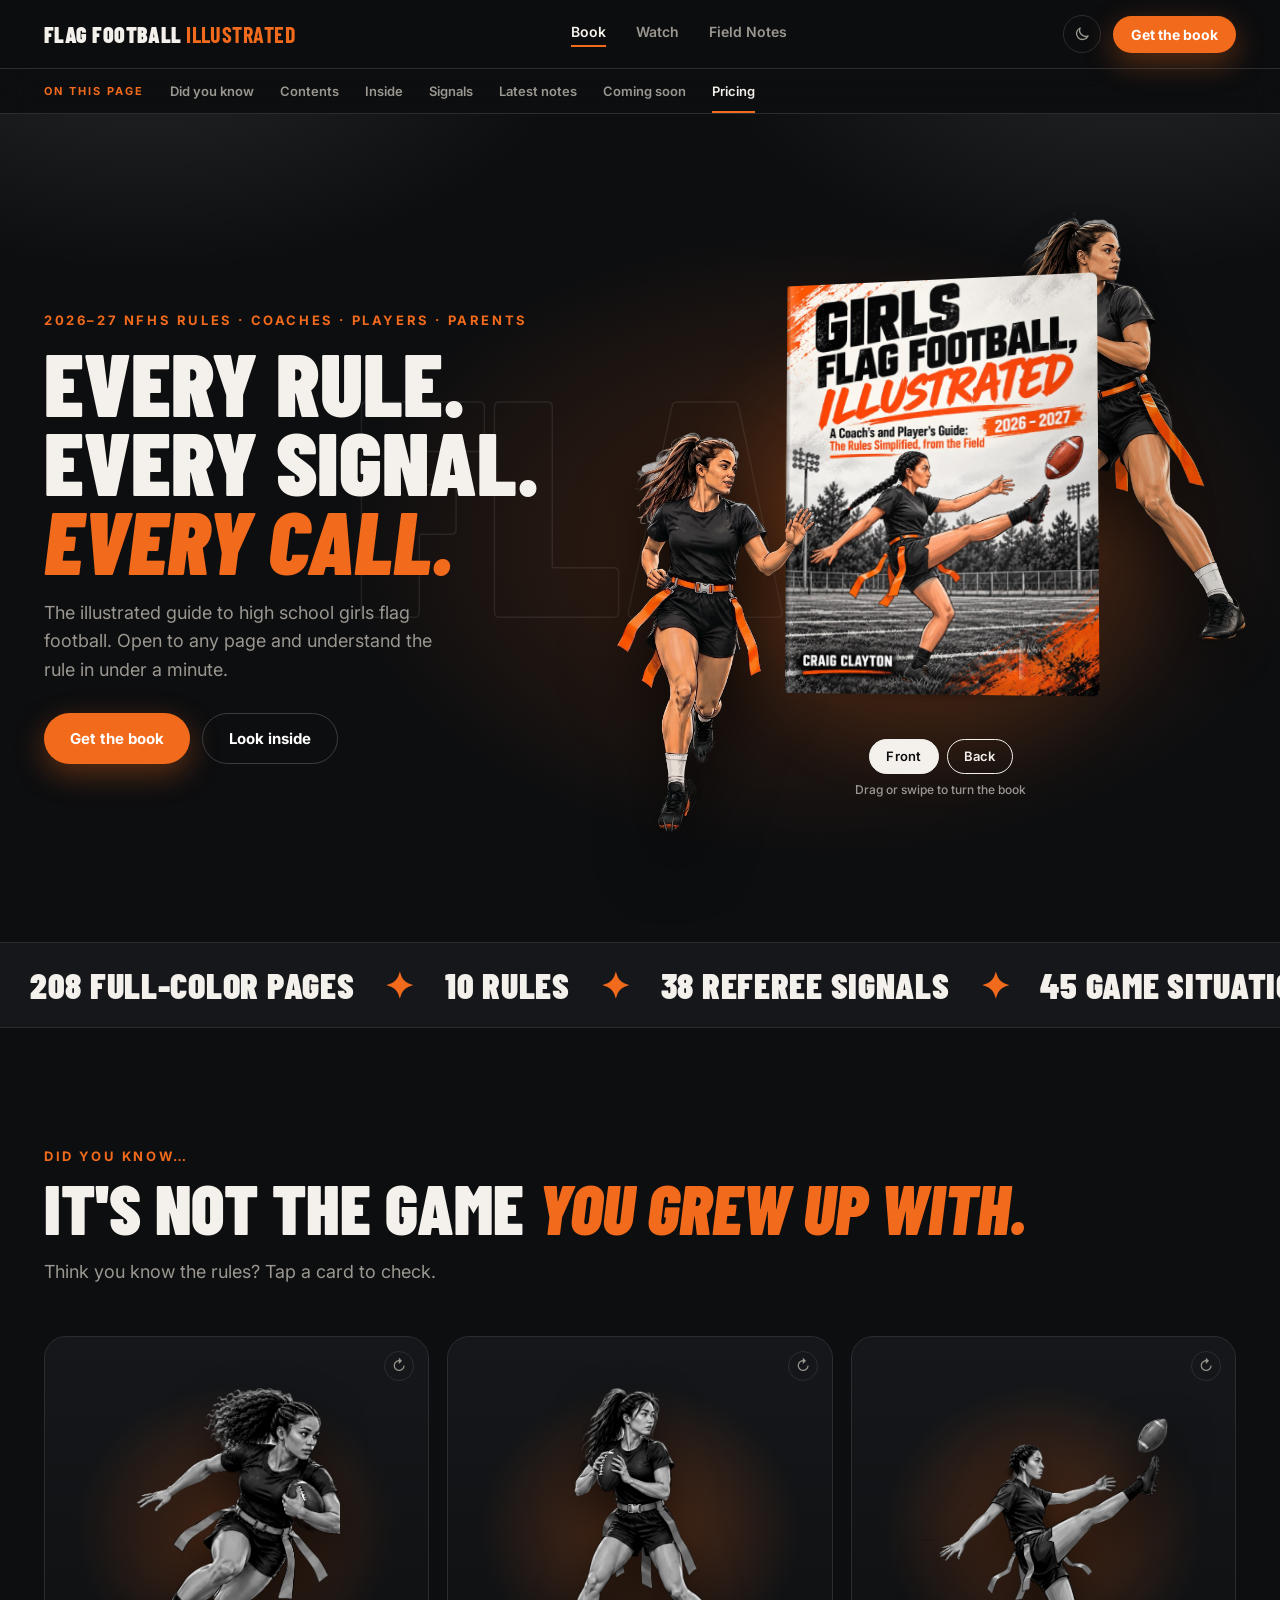
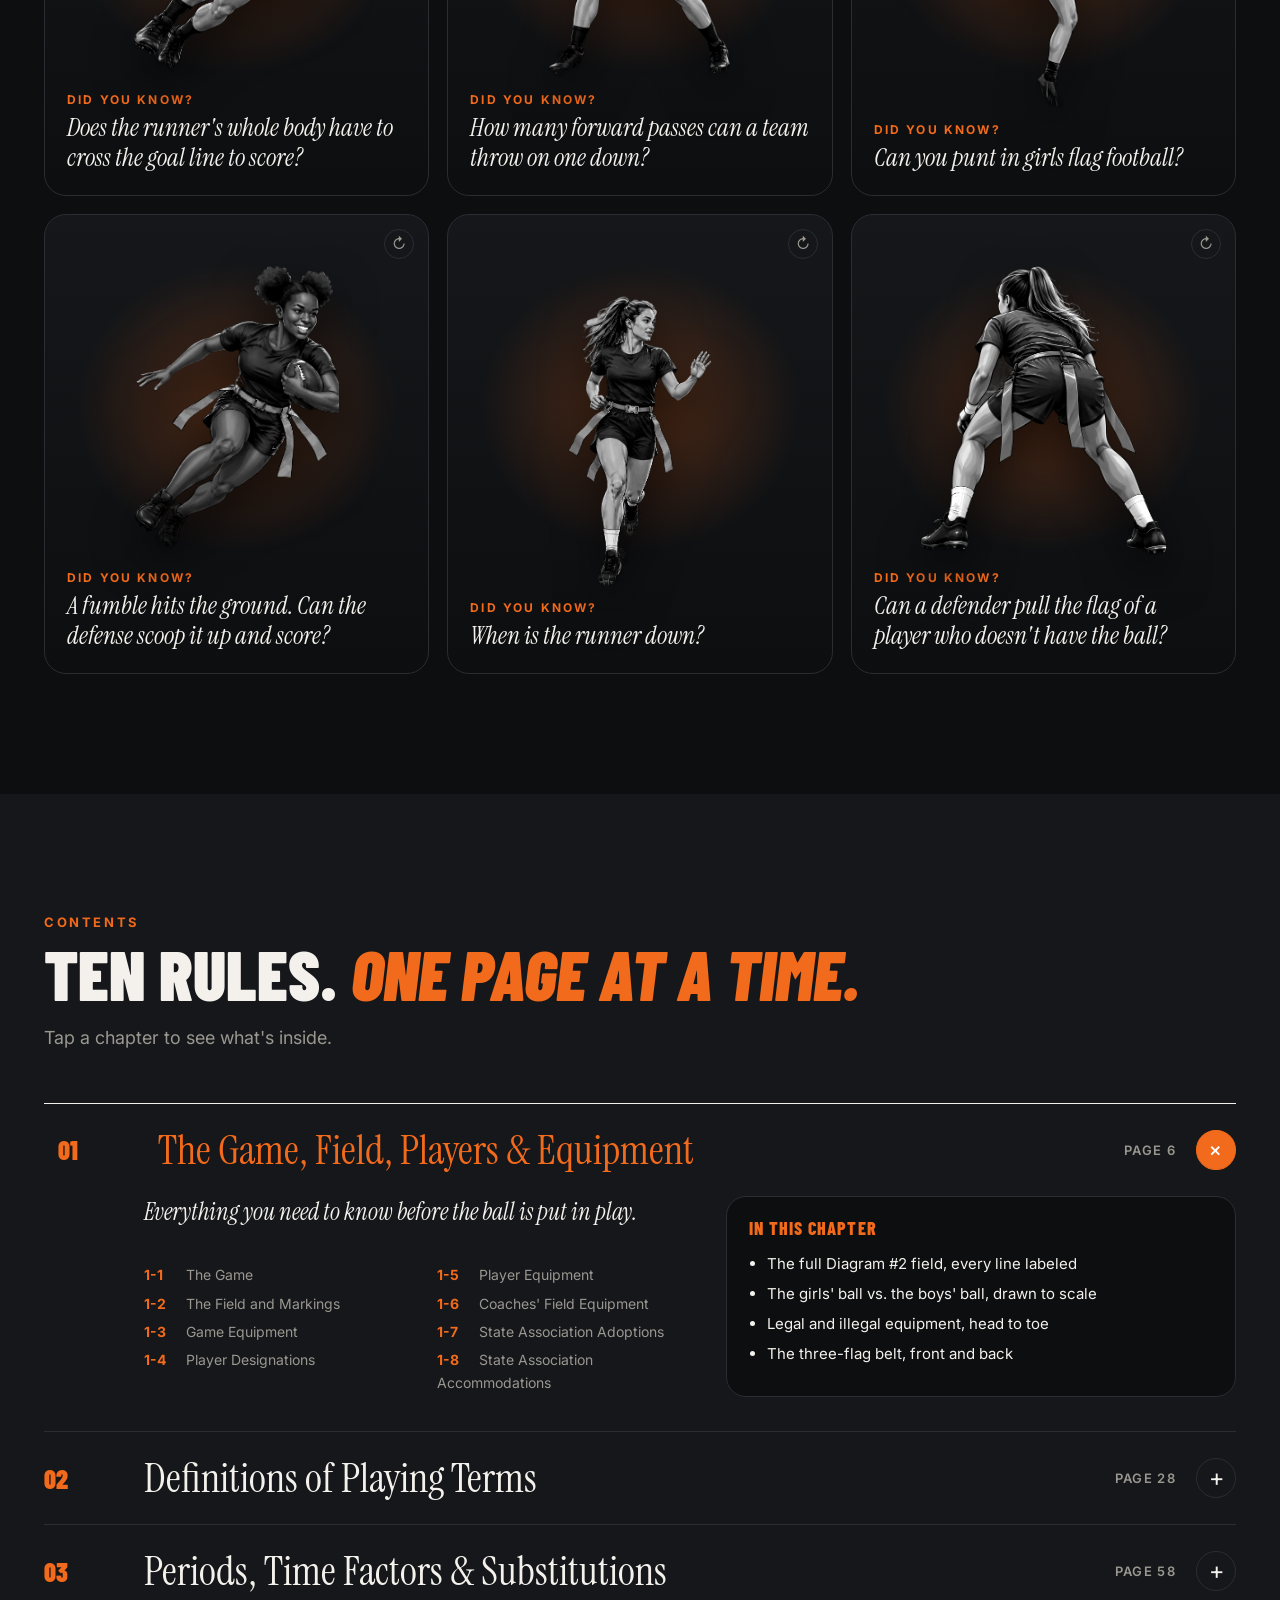
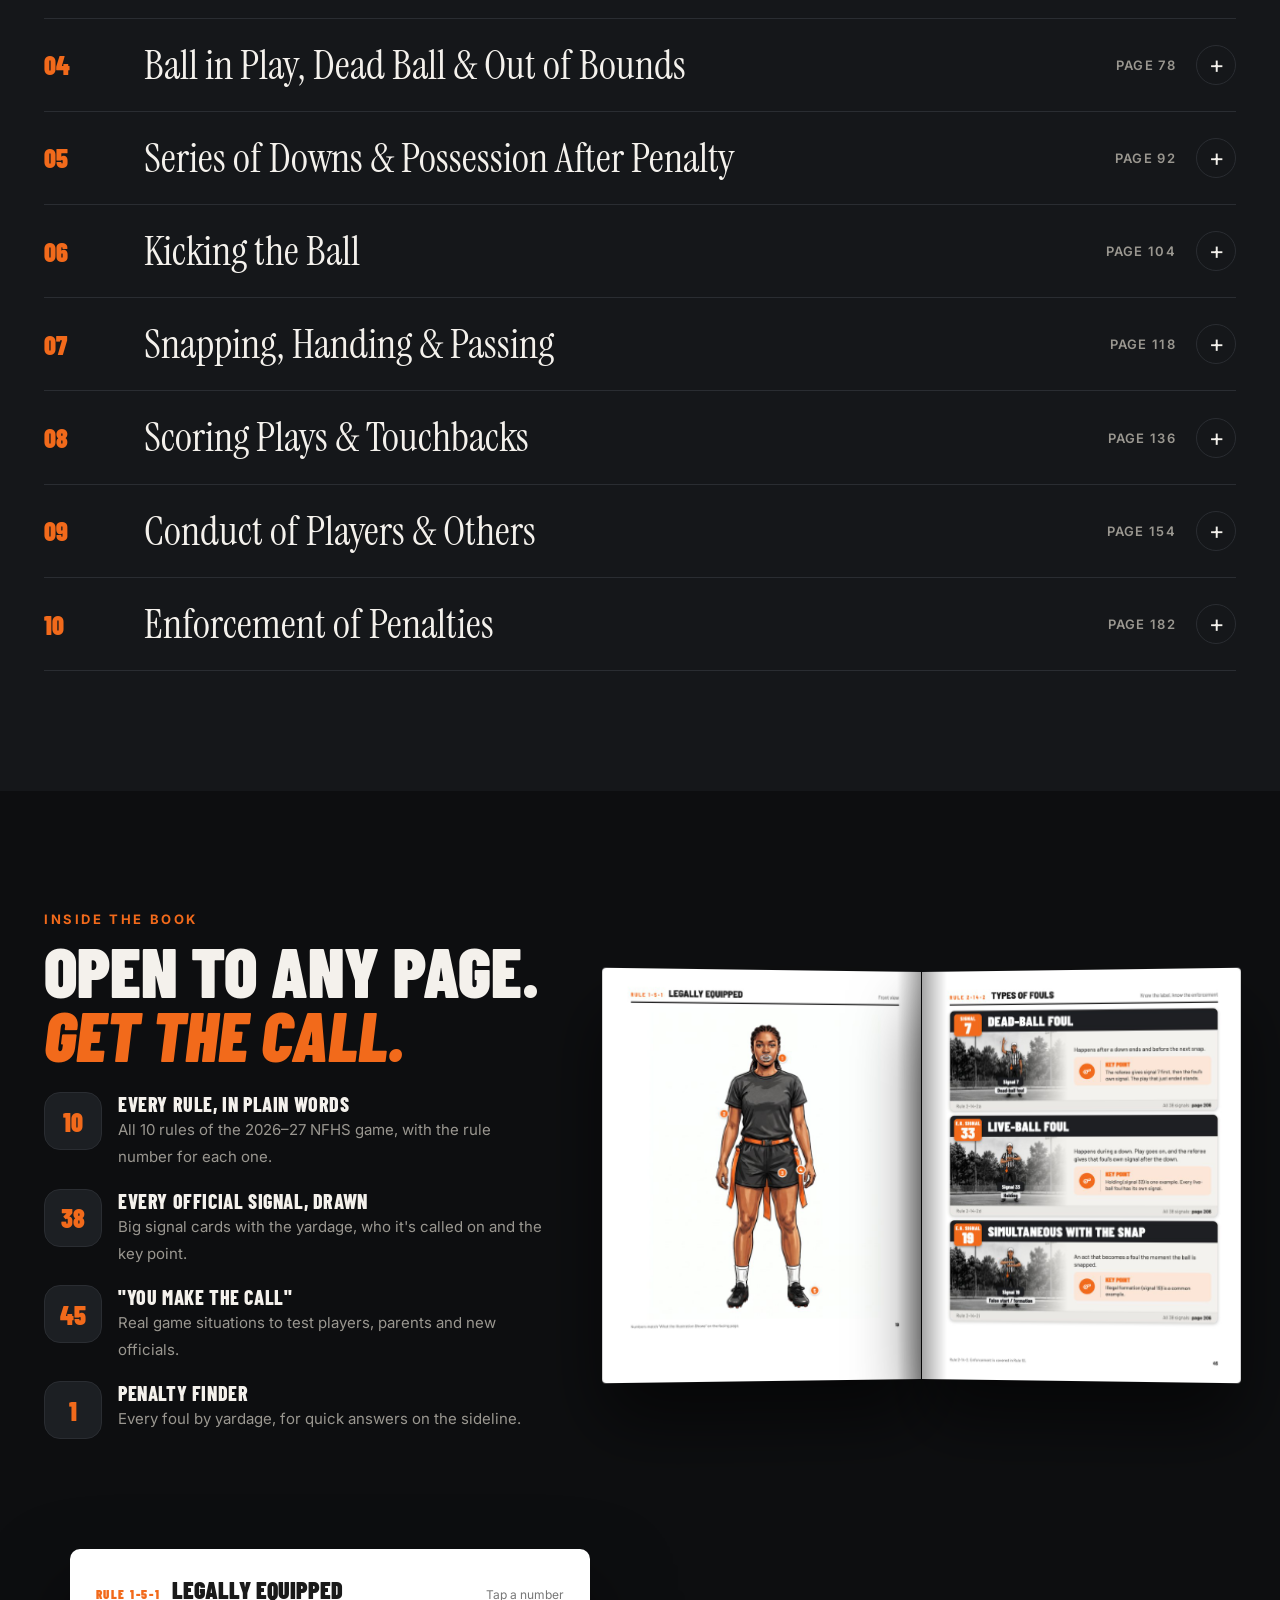
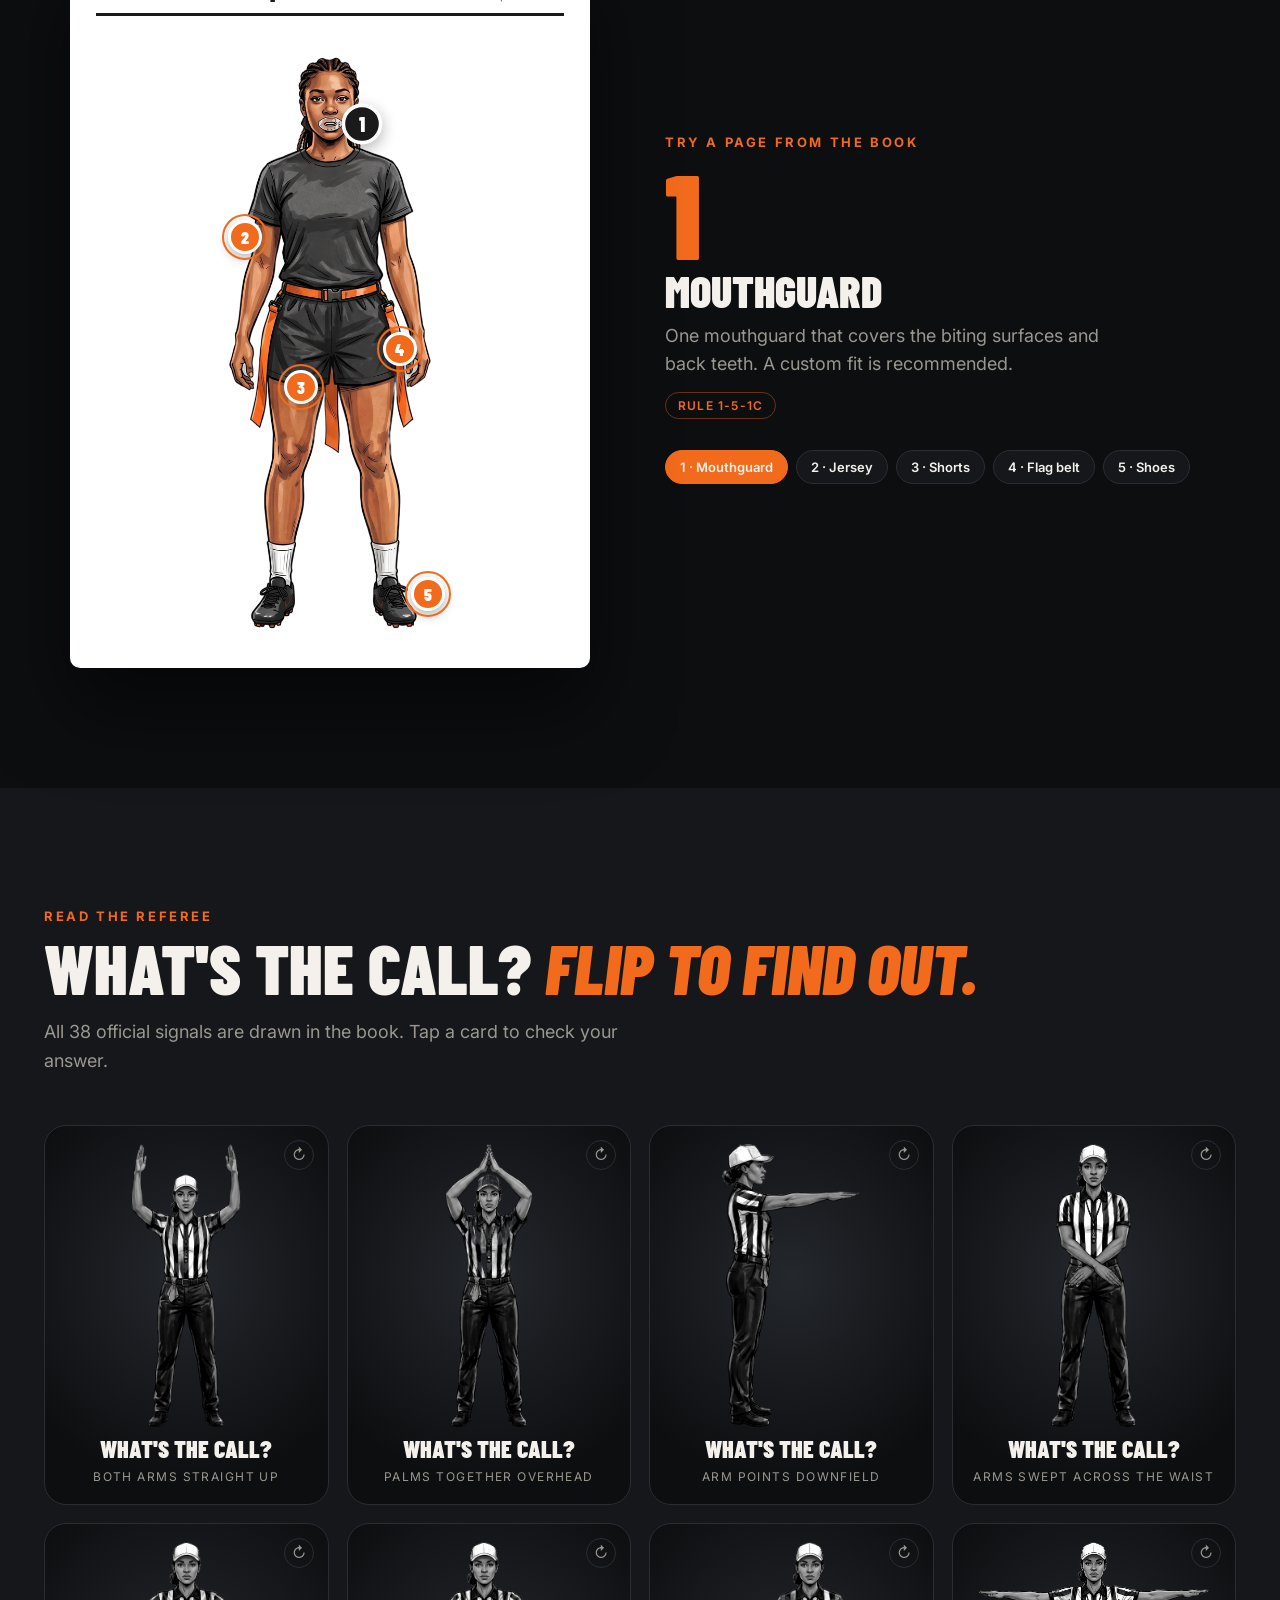
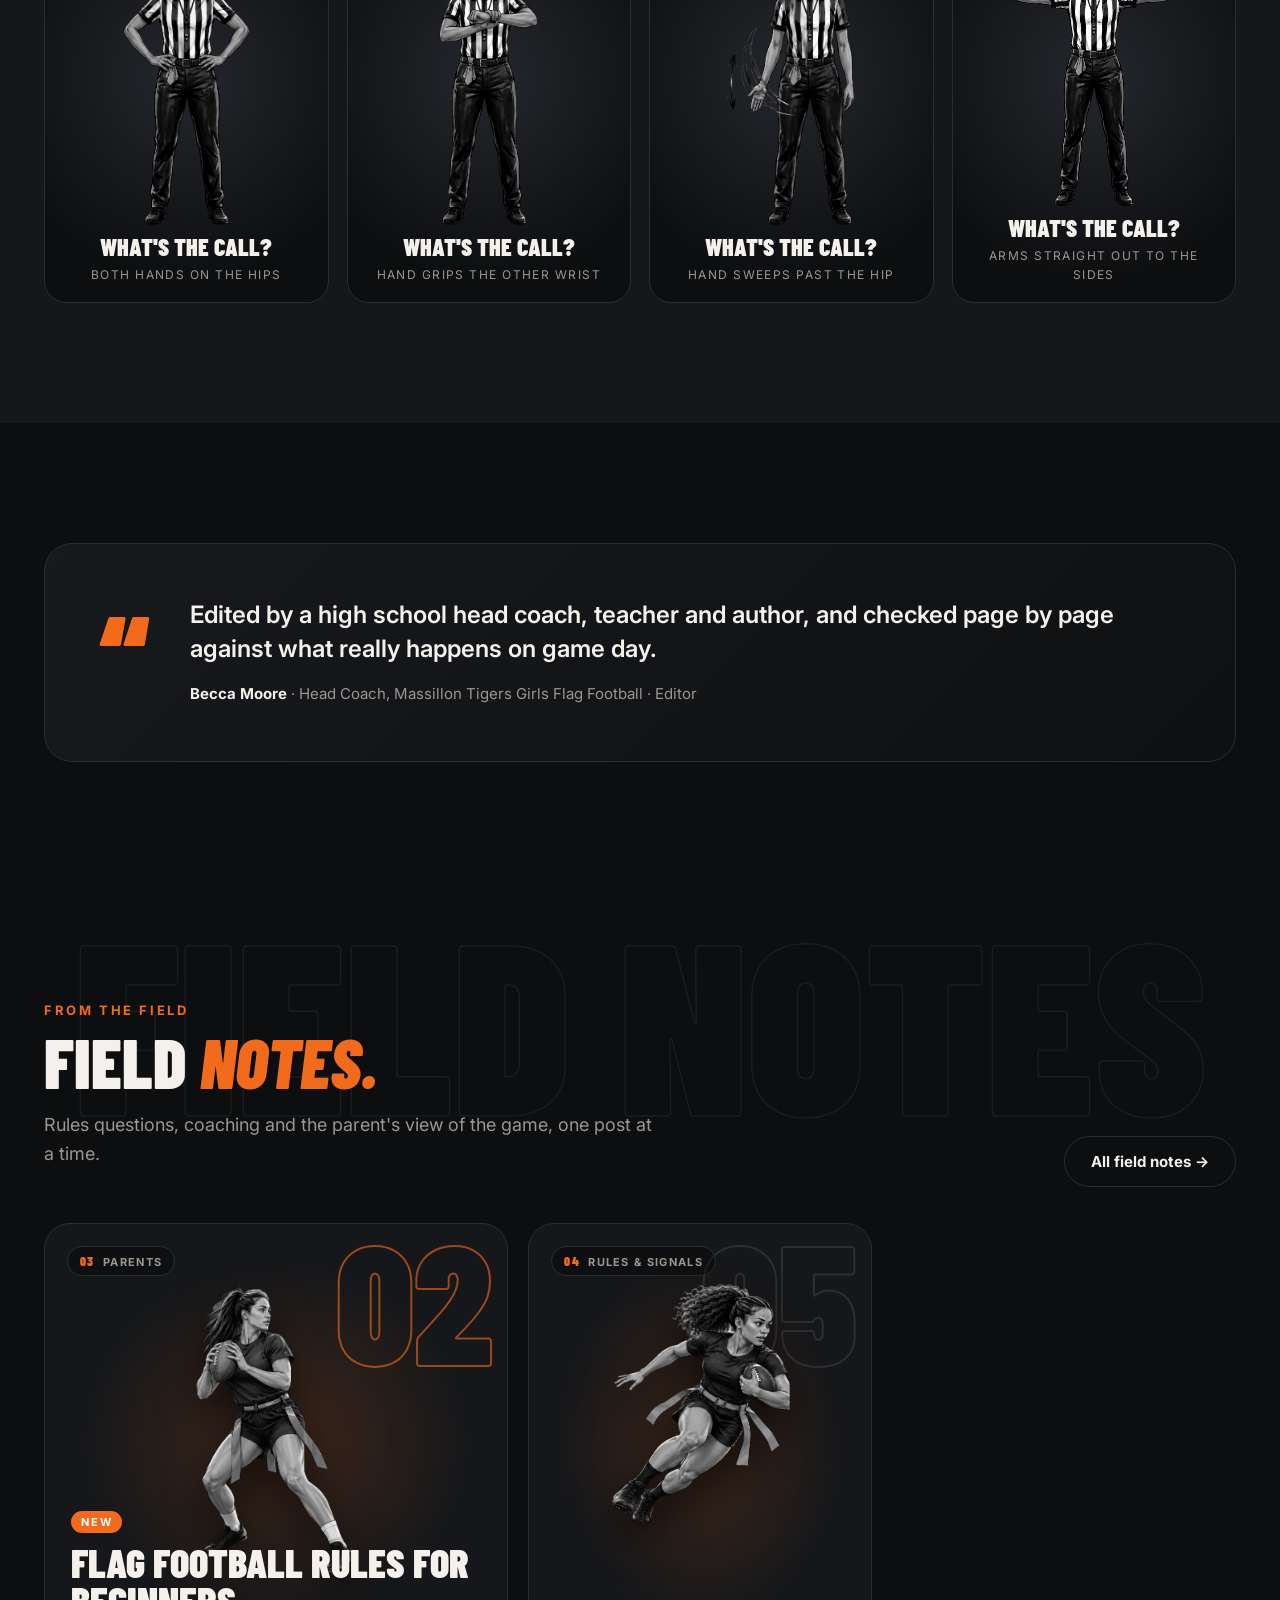
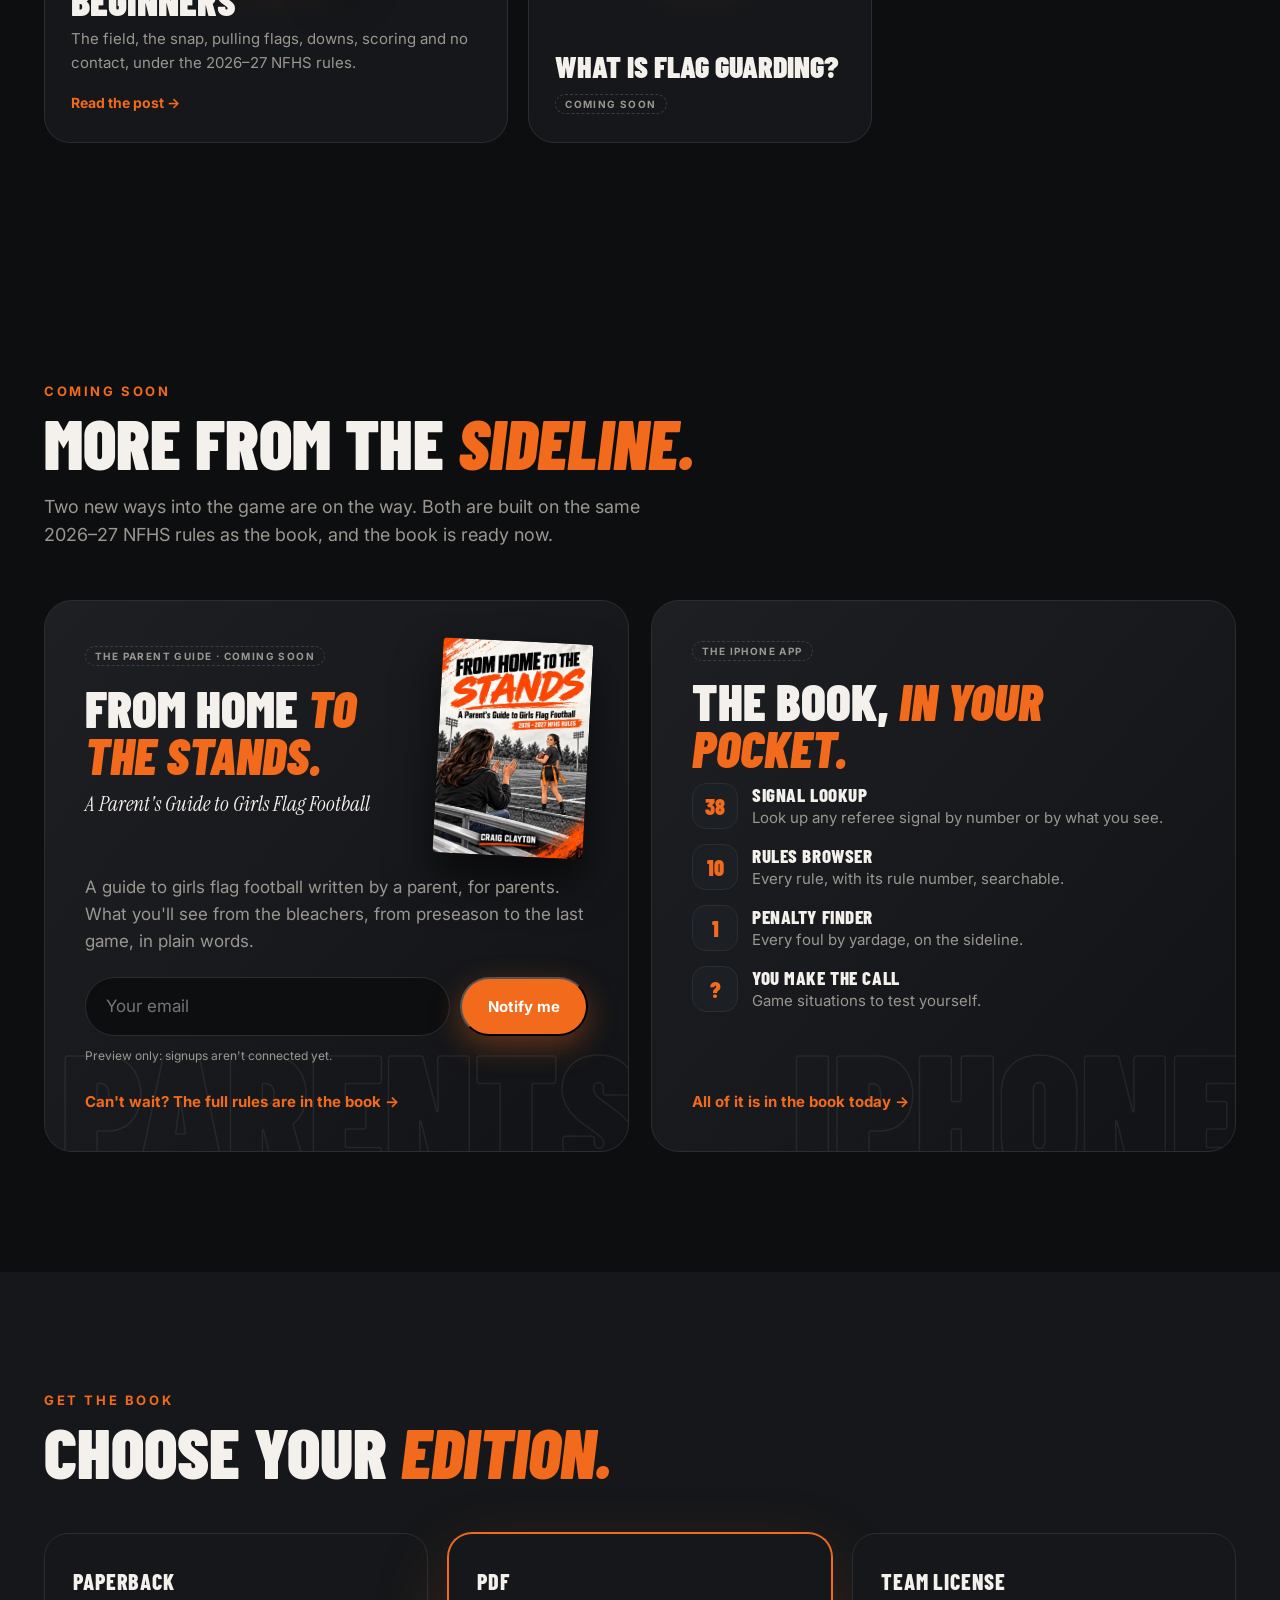
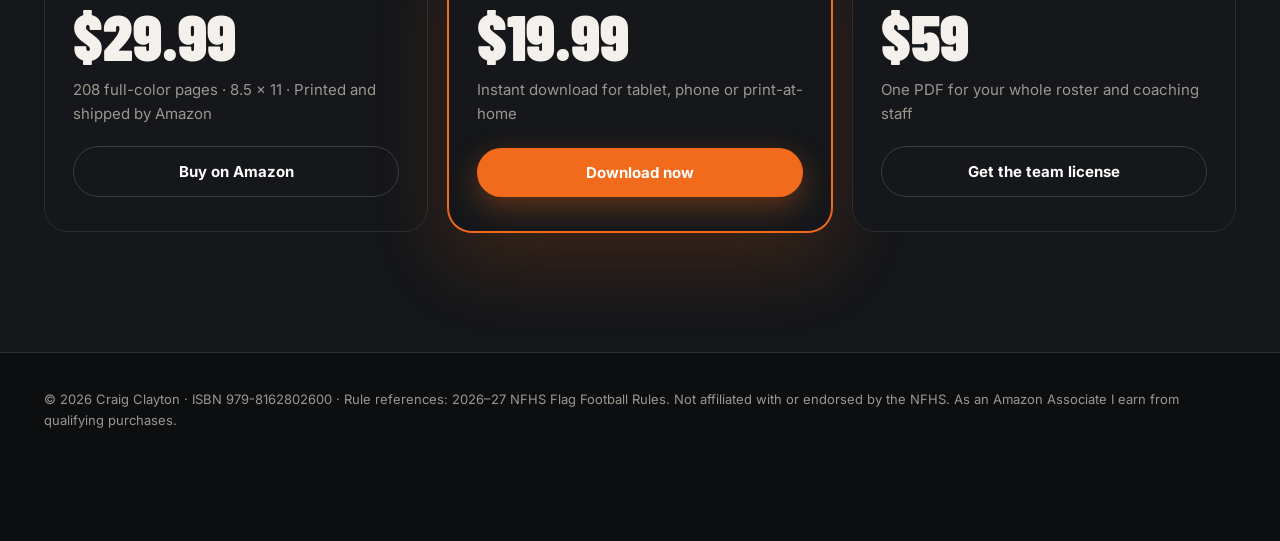
==== commit 38f87b42: "Publish rules post with video 01, link paperback to Amazon, rename brand to Flag Football Illustrate" ====
--- a/index.html
+++ b/index.html
@@ -12,21 +12,21 @@
 <meta charset="utf-8">
 <meta name="viewport" content="width=device-width, initial-scale=1">
 <link rel="icon" href="assets/favicon.svg" type="image/svg+xml">
-<title>Girls Flag Football, Illustrated: The 2026–27 NFHS Rules Book</title>
+<title>Flag Football Illustrated: Girls Flag Football Rules Book, 2026–27 NFHS</title>
 <meta name="description" content="Every rule. Every signal. Every call. The illustrated guide to the 2026–27 NFHS high school girls flag football rules.">
 <link rel="canonical" href="https://flagfootballillustrated.com/">
 <meta property="og:type" content="website">
-<meta property="og:site_name" content="Girls Flag Football, Illustrated">
-<meta property="og:title" content="Girls Flag Football, Illustrated: The 2026–27 NFHS Rules Book">
+<meta property="og:site_name" content="Flag Football Illustrated">
+<meta property="og:title" content="Flag Football Illustrated: Girls Flag Football Rules Book, 2026–27 NFHS">
 <meta property="og:description" content="Every rule. Every signal. Every call. The illustrated guide to the 2026–27 NFHS high school girls flag football rules.">
 <meta property="og:url" content="https://flagfootballillustrated.com/">
 <meta property="og:image" content="https://flagfootballillustrated.com/assets/cover-front.jpg">
 <meta name="twitter:card" content="summary_large_image">
-<meta name="twitter:title" content="Girls Flag Football, Illustrated: The 2026–27 NFHS Rules Book">
+<meta name="twitter:title" content="Flag Football Illustrated: Girls Flag Football Rules Book, 2026–27 NFHS">
 <meta name="twitter:description" content="Every rule. Every signal. Every call. The illustrated guide to the 2026–27 NFHS high school girls flag football rules.">
 <meta name="twitter:image" content="https://flagfootballillustrated.com/assets/cover-front.jpg">
 <script type="application/ld+json">
-{"@context": "https://schema.org", "@graph": [{"@type": "Book", "name": "Girls Flag Football, Illustrated", "isbn": "9798162802600", "author": {"@type": "Person", "name": "Craig Clayton"}, "url": "https://flagfootballillustrated.com/", "description": "Every rule. Every signal. Every call. The illustrated guide to the 2026–27 NFHS high school girls flag football rules.", "image": "https://flagfootballillustrated.com/assets/cover-front.jpg", "numberOfPages": 208, "bookFormat": "https://schema.org/Paperback"}, {"@type": "WebSite", "name": "Girls Flag Football, Illustrated", "url": "https://flagfootballillustrated.com/"}]}
+{"@context": "https://schema.org", "@graph": [{"@type": "Book", "name": "Girls Flag Football, Illustrated", "isbn": "9798162802600", "author": {"@type": "Person", "name": "Craig Clayton"}, "url": "https://flagfootballillustrated.com/", "description": "Every rule. Every signal. Every call. The illustrated guide to the 2026–27 NFHS high school girls flag football rules.", "image": "https://flagfootballillustrated.com/assets/cover-front.jpg", "numberOfPages": 208, "bookFormat": "https://schema.org/Paperback"}, {"@type": "WebSite", "name": "Flag Football Illustrated", "url": "https://flagfootballillustrated.com/"}]}
 </script>
 <link rel="preconnect" href="https://fonts.googleapis.com"><link rel="preconnect" href="https://fonts.gstatic.com" crossorigin>
 <link href="https://fonts.googleapis.com/css2?family=Barlow+Condensed:ital,wght@0,600;0,800;0,900;1,900&family=Instrument+Serif:ital@0;1&family=Inter:wght@400;500;600;700&display=swap" rel="stylesheet">
@@ -302,7 +302,7 @@
 </style>
 </head>
 <body>
-<nav><div class="wrap"><a class="brand" href="#">Girls Flag Football, <b>Illustrated</b></a>
+<nav><div class="wrap"><a class="brand" href="#">Flag Football <b>Illustrated</b></a>
   <div class="nl"><a class="on" href="./">Book</a><a href="watch/">Watch</a><a href="blog/">Field Notes</a></div>
   <a class="btn sm" href="#buy">Get the book</a></div></nav>
 <div class="subnav" aria-label="On this page"><div class="wrap"><span class="sl">On this page</span><a href="#dyk">Did you know</a><a href="#contents">Contents</a><a href="#inside">Inside</a><a href="#signals">Signals</a><a href="#notes">Latest notes</a><a href="#soon">Coming soon</a><a href="#buy">Pricing</a></div></div>
@@ -451,14 +451,14 @@
     <div class="eyebrow reveal">Get the book</div>
     <h2 class="reveal">Choose your <i>edition.</i></h2>
     <div class="price">
-      <div class="p reveal"><div class="t">Paperback</div><div class="amt">$29.99</div><span>208 full-color pages · 8.5 × 11 · Printed and shipped by Amazon</span><a class="btn line" href="#">Buy on Amazon</a></div>
+      <div class="p reveal"><div class="t">Paperback</div><div class="amt">$29.99</div><span>208 full-color pages · 8.5 × 11 · Printed and shipped by Amazon</span><a class="btn line" href="https://link.amazon/B0cFqG1bH" target="_blank" rel="sponsored noopener">Buy on Amazon</a></div>
       <div class="p hot2 reveal"><div class="t">PDF</div><div class="amt">$19.99</div><span>Instant download for tablet, phone or print-at-home</span><a class="btn" href="#">Download now</a></div>
       <div class="p reveal"><div class="t">Team license</div><div class="amt">$59</div><span>One PDF for your whole roster and coaching staff</span><a class="btn line" href="#">Get the team license</a></div>
     </div>
   </div>
 </section>
 
-<footer><div class="wrap">© 2026 Craig Clayton · ISBN 979-8162802600 · Rule references: 2026–27 NFHS Flag Football Rules. Not affiliated with or endorsed by the NFHS.</div></footer>
+<footer><div class="wrap">© 2026 Craig Clayton · ISBN 979-8162802600 · Rule references: 2026–27 NFHS Flag Football Rules. Not affiliated with or endorsed by the NFHS. As an Amazon Associate I earn from qualifying purchases.</div></footer>
 
 <script>
 const HIGHLIGHTS = {
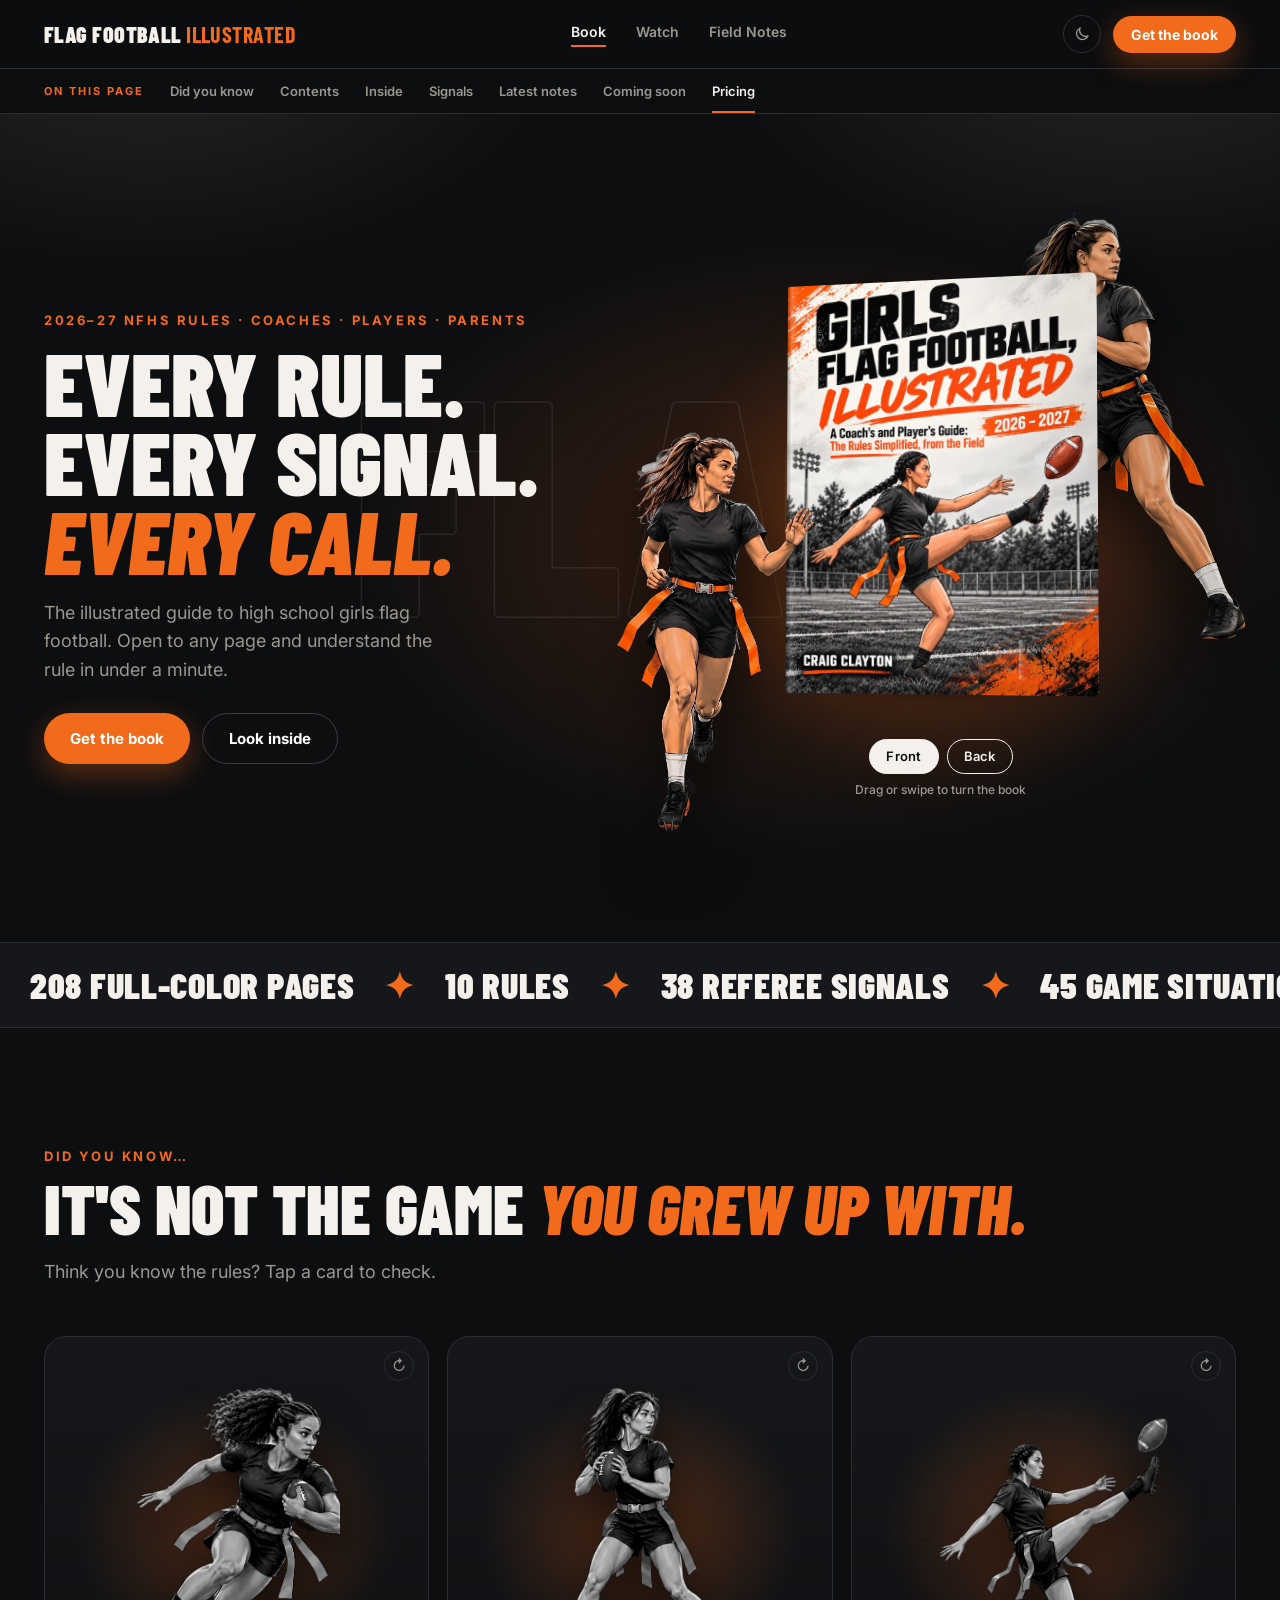
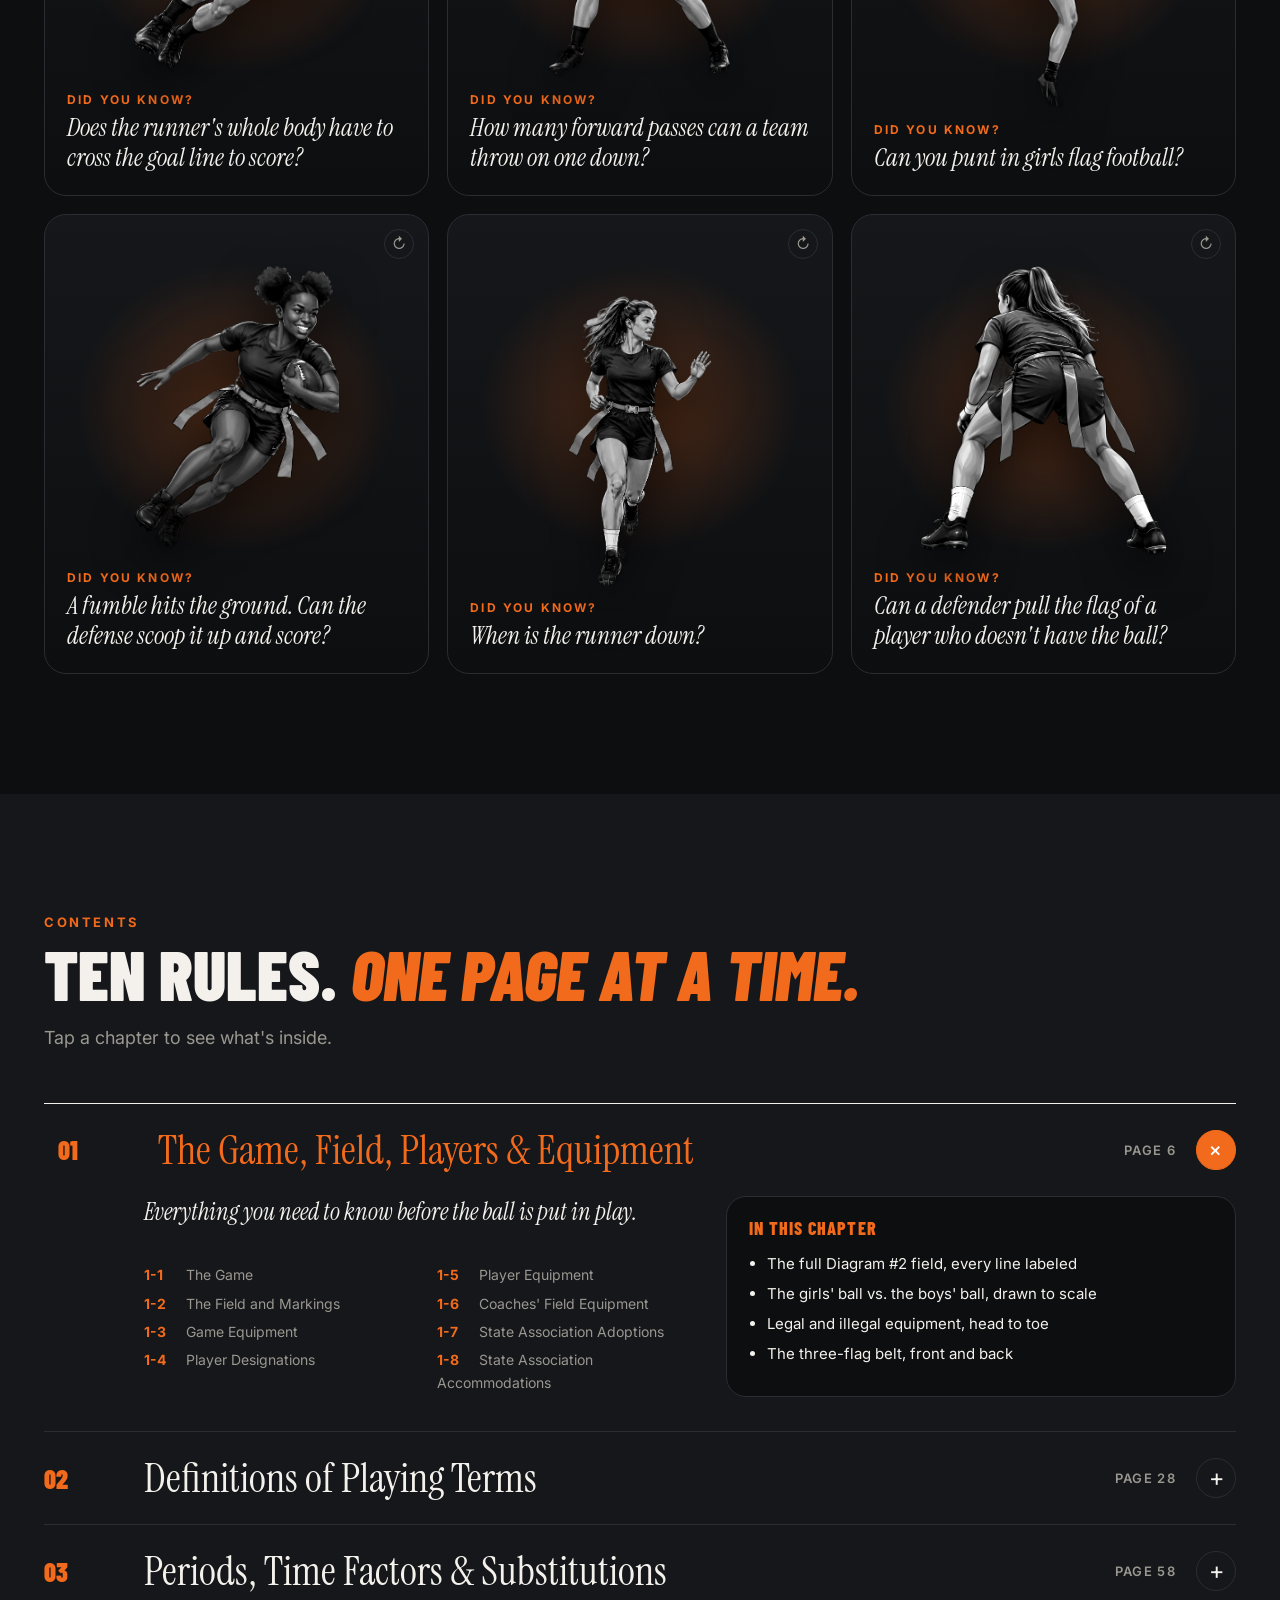
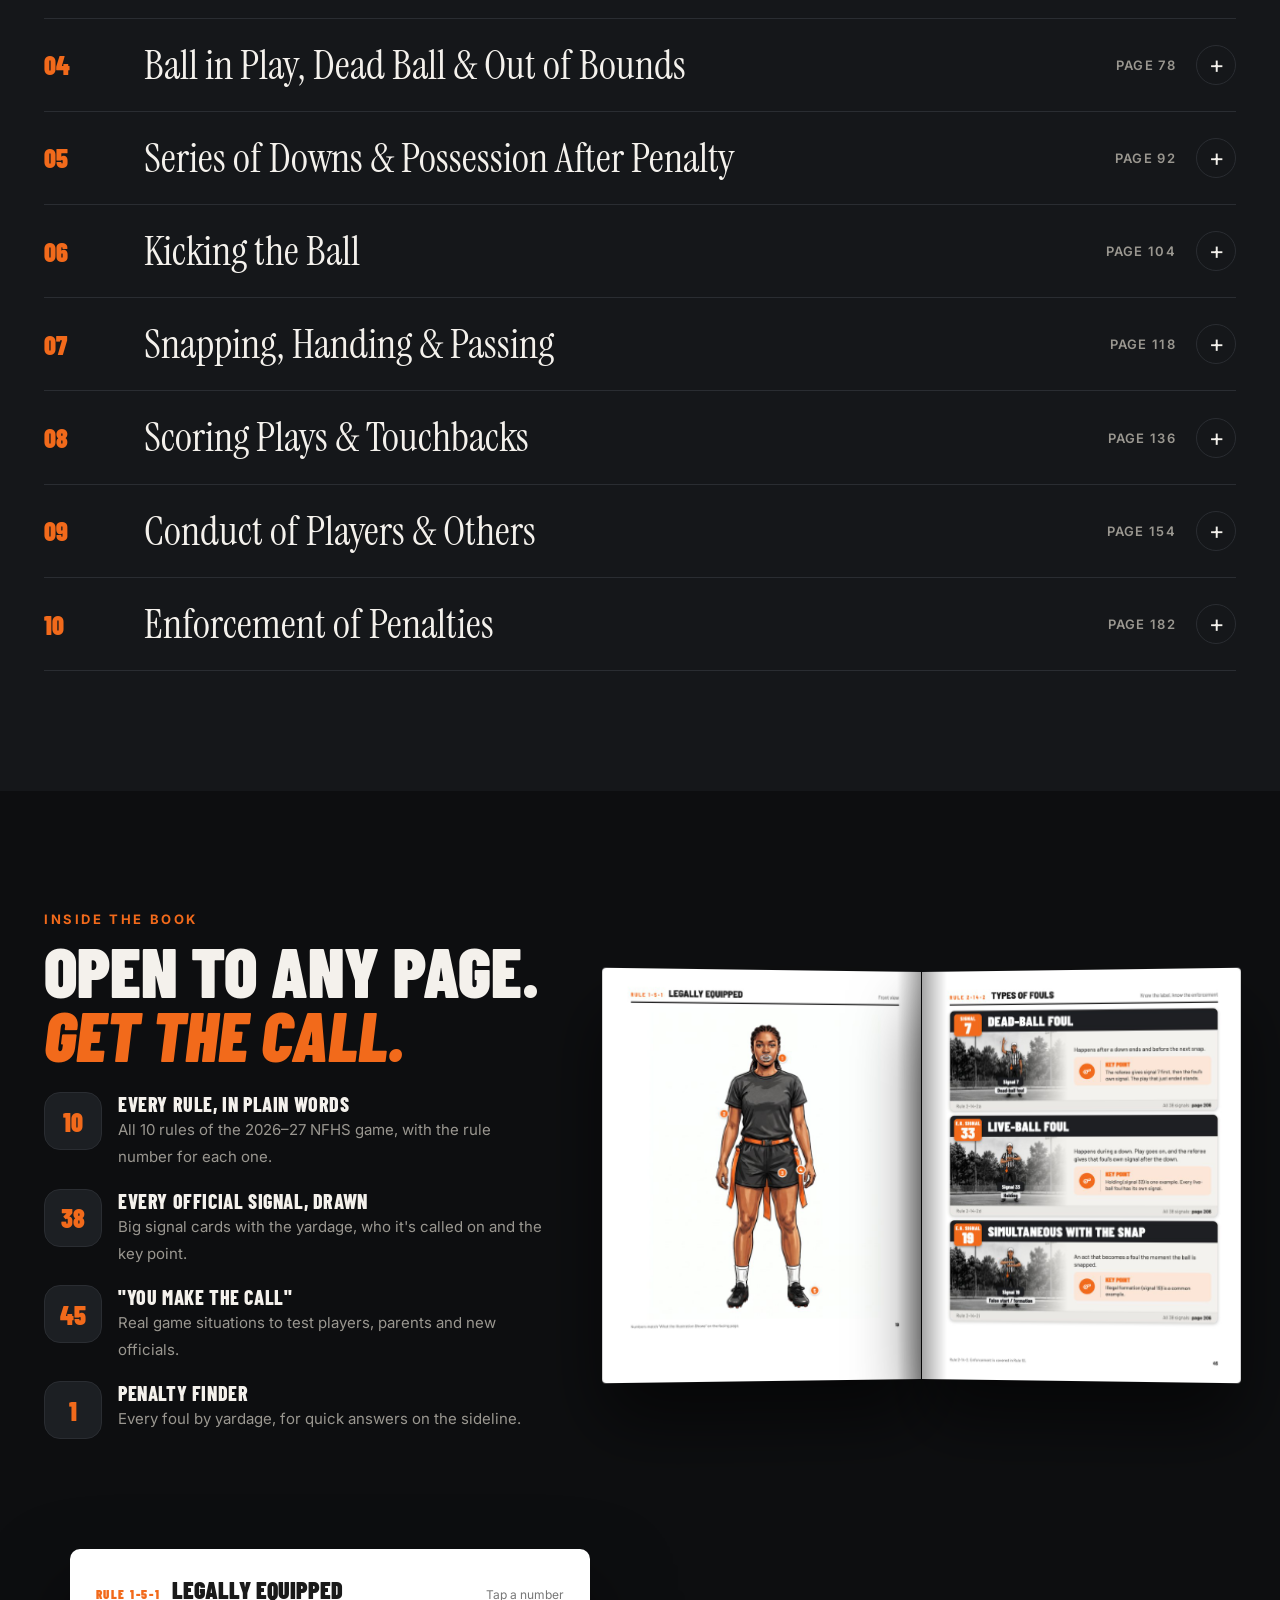
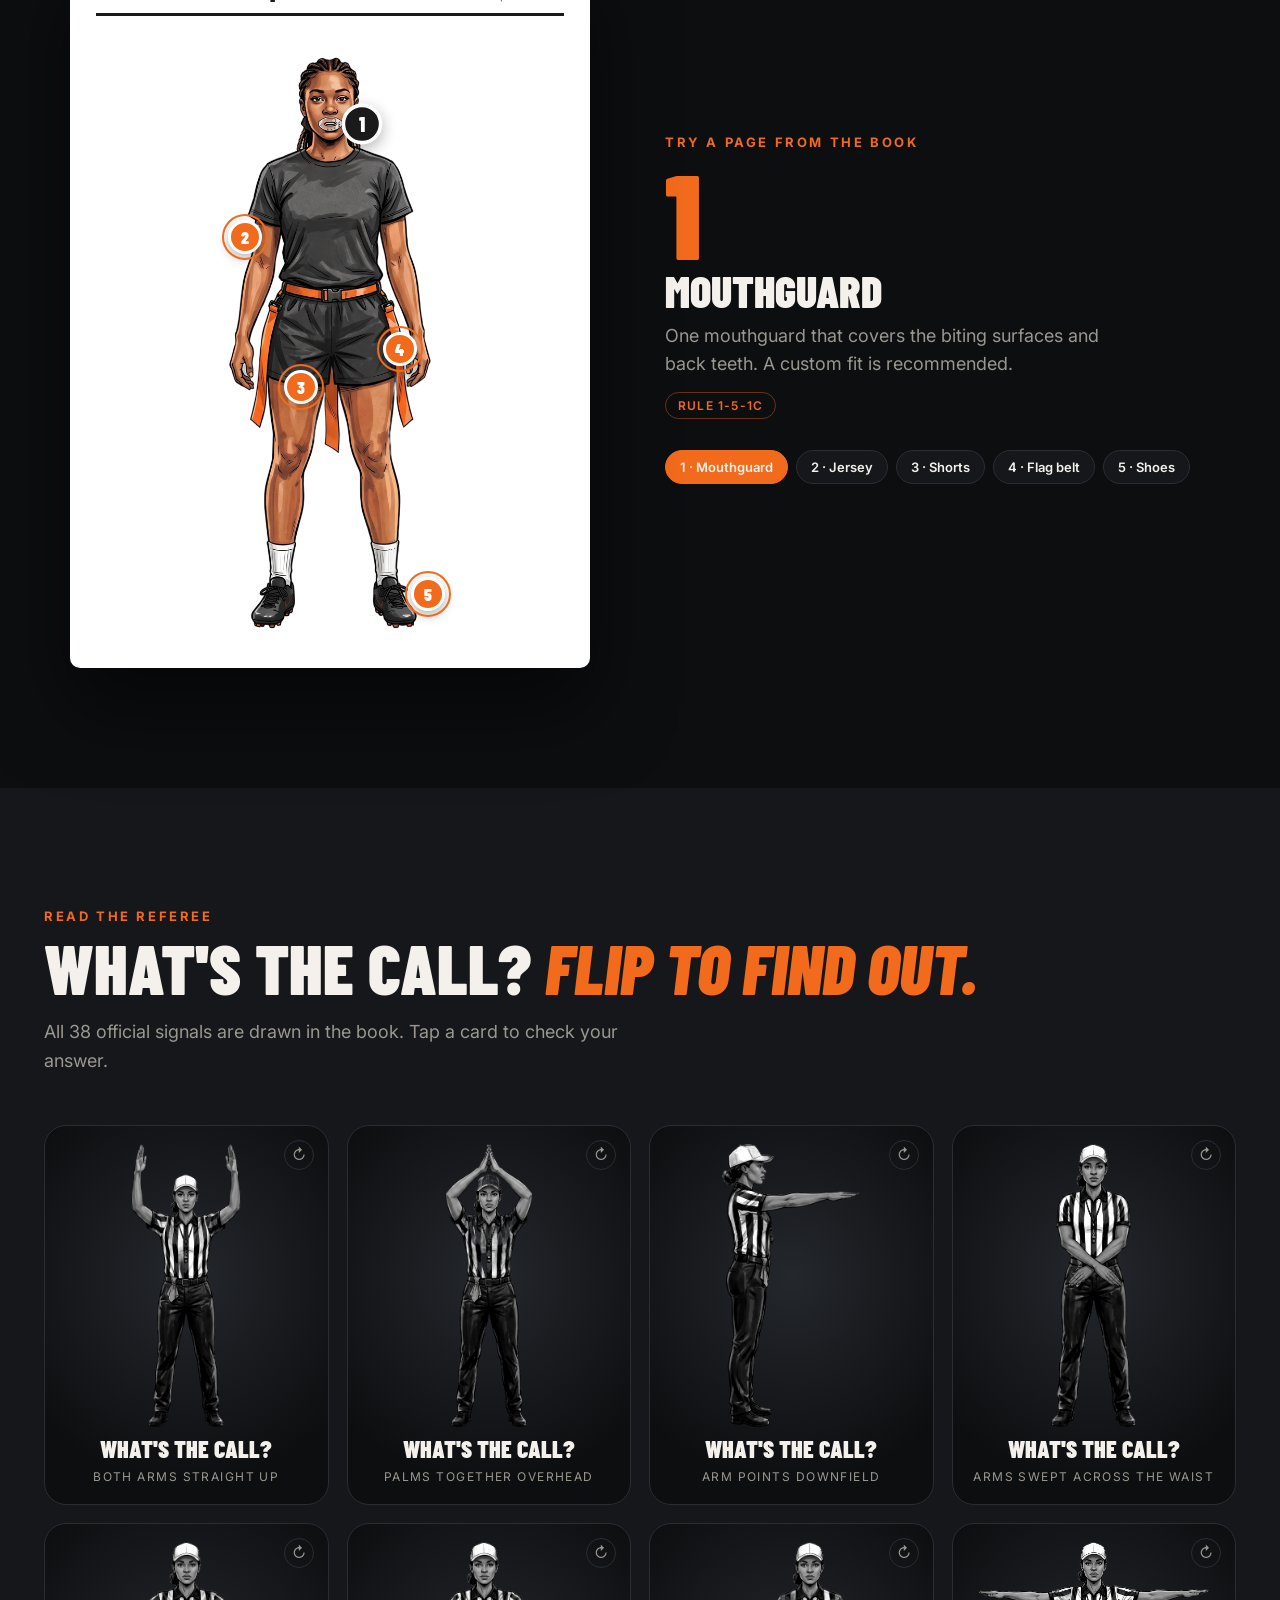
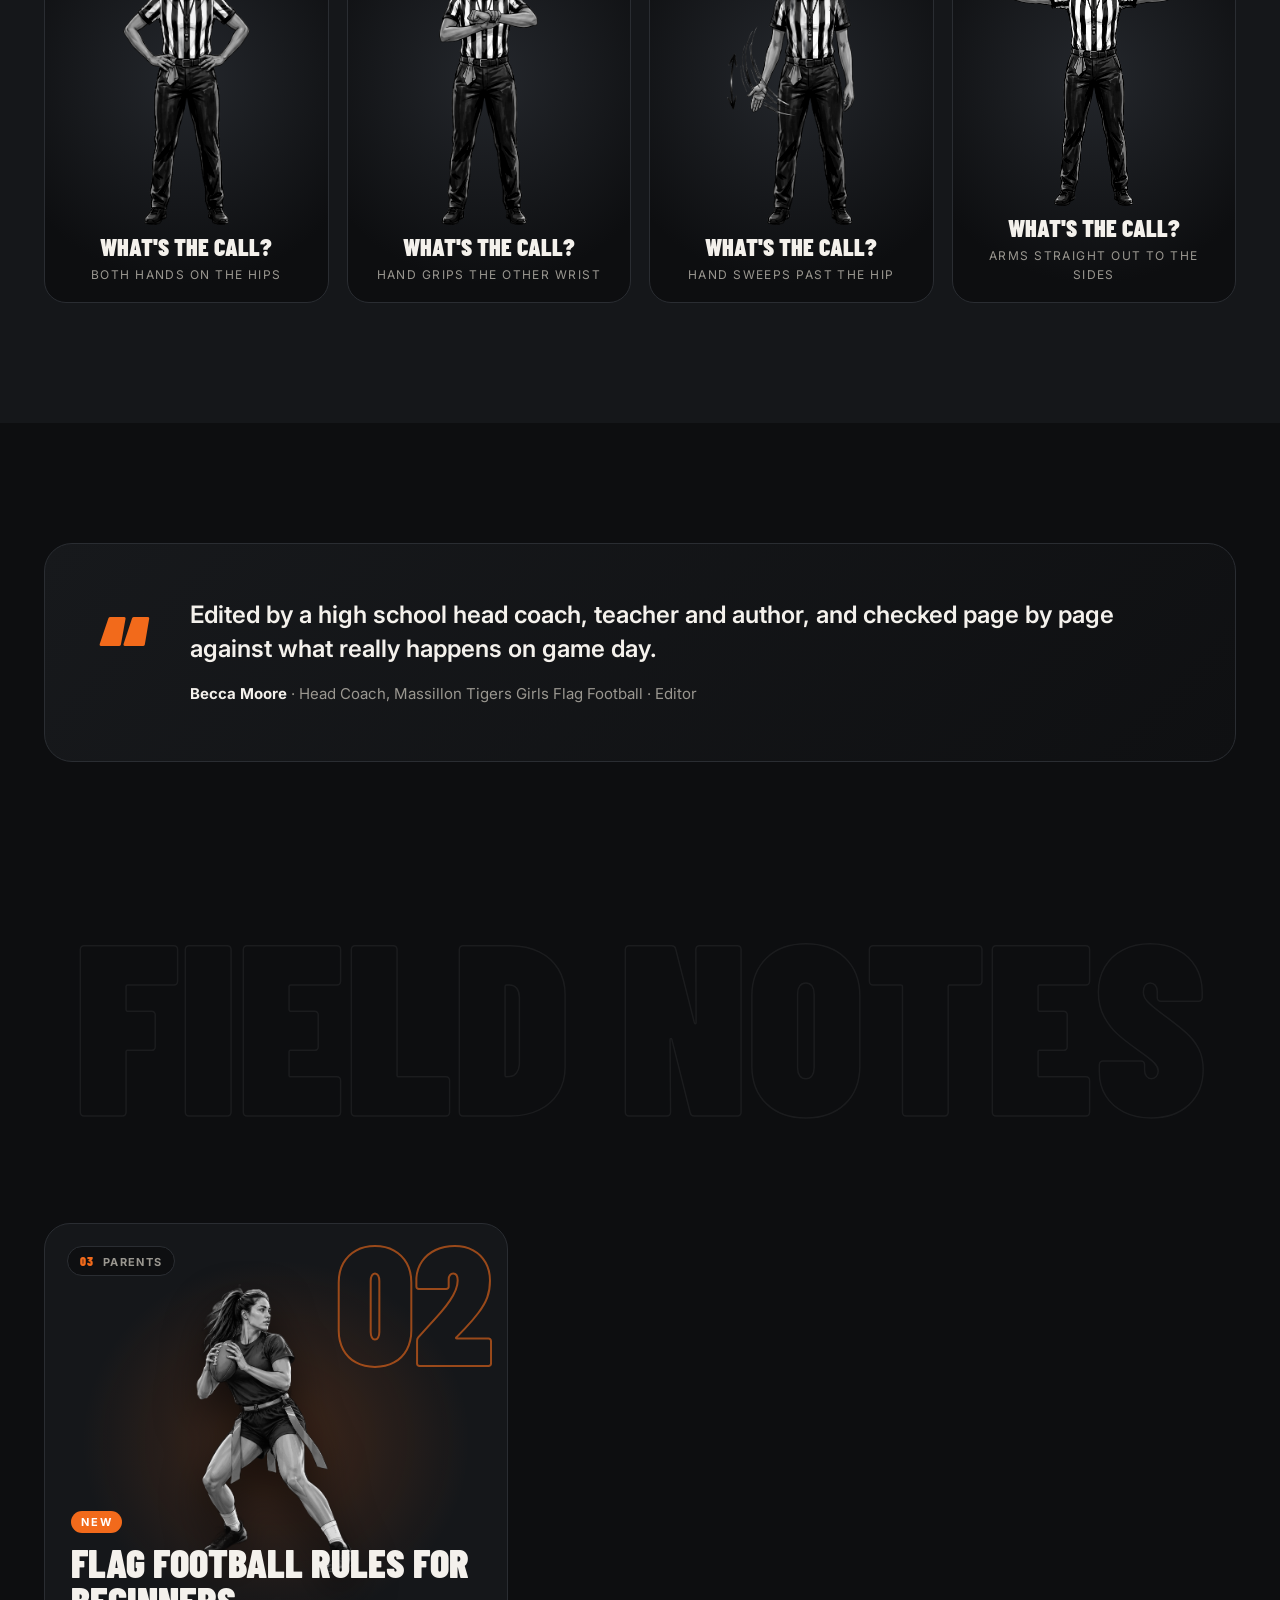
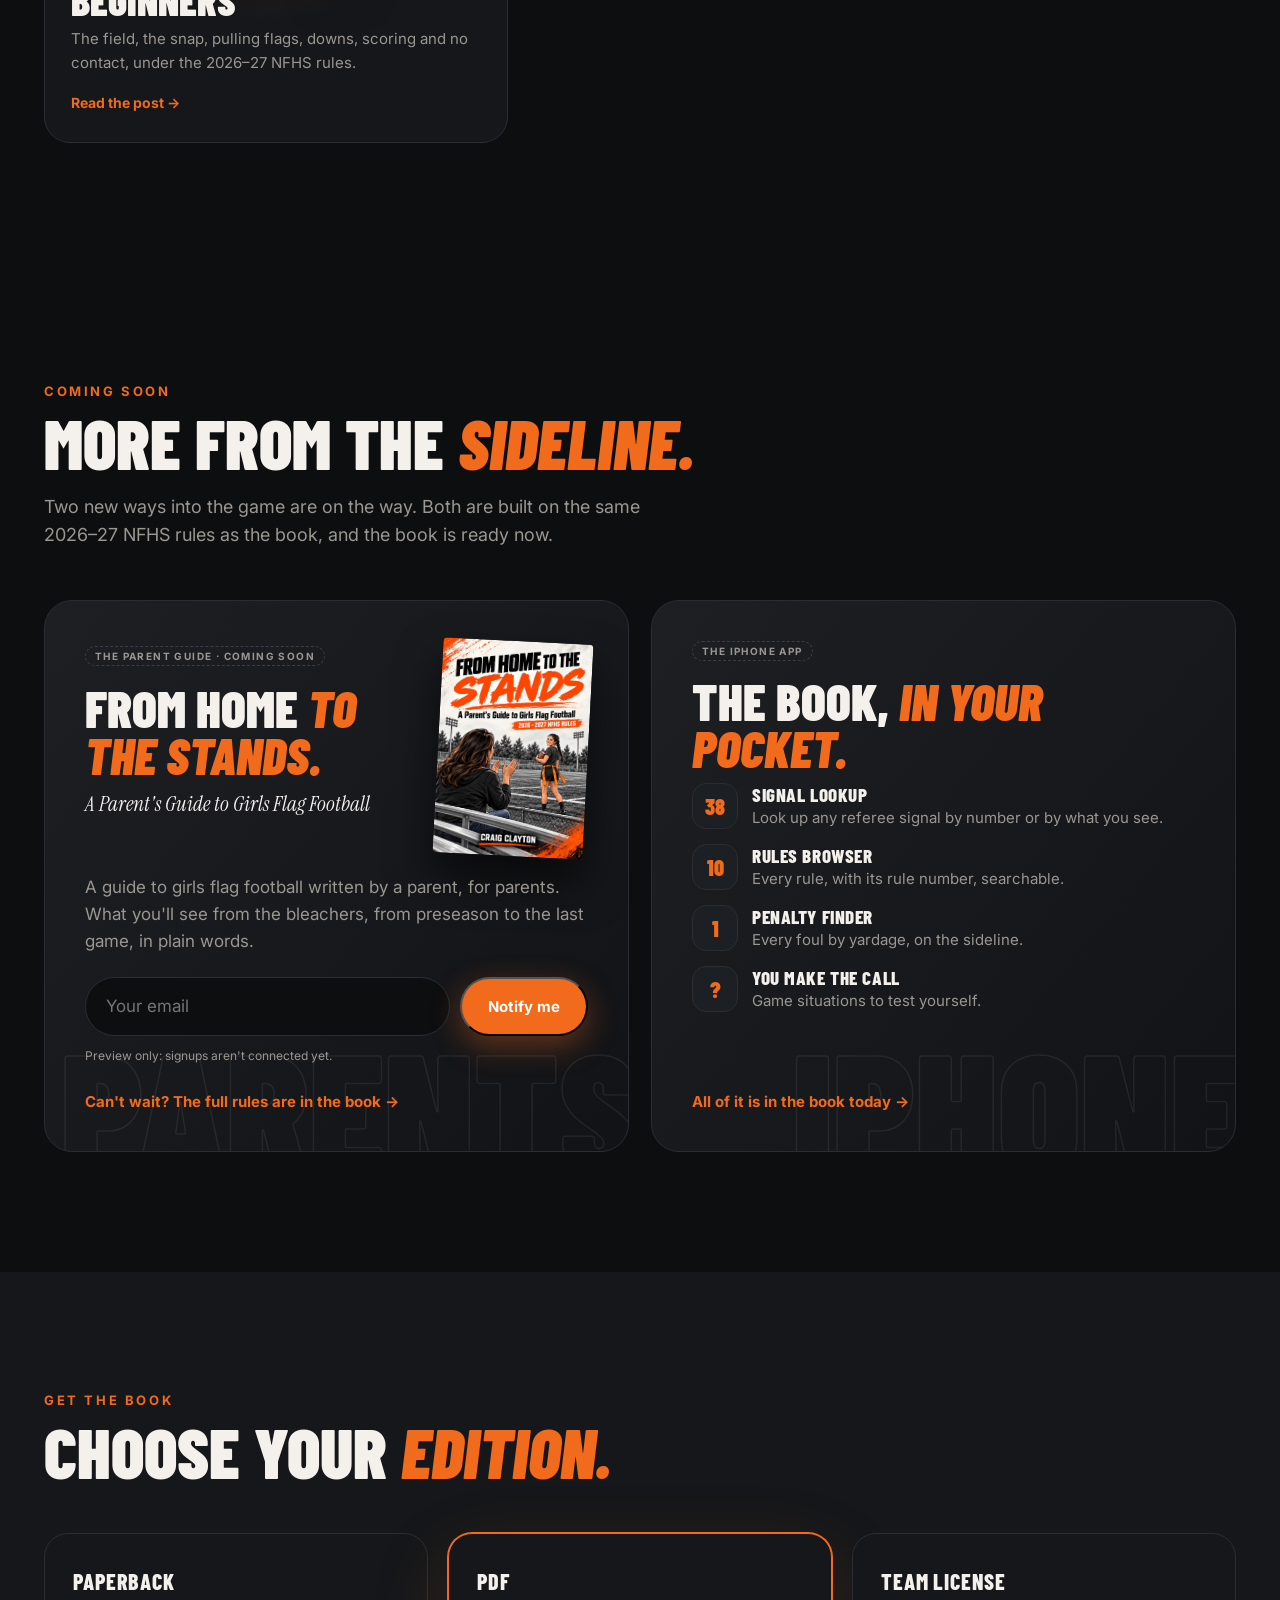
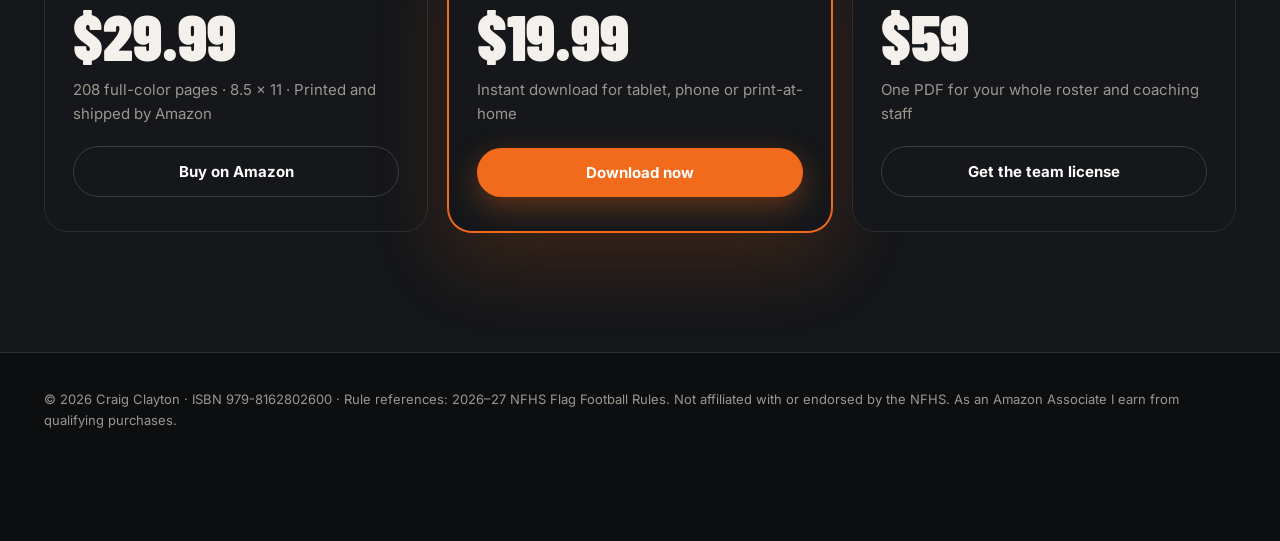
==== commit 79155d24: "Link the PDF and team license buttons to Gumroad" ====
--- a/index.html
+++ b/index.html
@@ -452,8 +452,8 @@
     <h2 class="reveal">Choose your <i>edition.</i></h2>
     <div class="price">
       <div class="p reveal"><div class="t">Paperback</div><div class="amt">$29.99</div><span>208 full-color pages · 8.5 × 11 · Printed and shipped by Amazon</span><a class="btn line" href="https://link.amazon/B0cFqG1bH" target="_blank" rel="sponsored noopener">Buy on Amazon</a></div>
-      <div class="p hot2 reveal"><div class="t">PDF</div><div class="amt">$19.99</div><span>Instant download for tablet, phone or print-at-home</span><a class="btn" href="#">Download now</a></div>
-      <div class="p reveal"><div class="t">Team license</div><div class="amt">$59</div><span>One PDF for your whole roster and coaching staff</span><a class="btn line" href="#">Get the team license</a></div>
+      <div class="p hot2 reveal"><div class="t">PDF</div><div class="amt">$19.99</div><span>Instant download for tablet, phone or print-at-home</span><a class="btn" href="https://shop.flagfootballillustrated.com/l/mpzwi" target="_blank" rel="noopener">Download now</a></div>
+      <div class="p reveal"><div class="t">Team license</div><div class="amt">$59</div><span>One PDF for your whole roster and coaching staff</span><a class="btn line" href="https://shop.flagfootballillustrated.com/l/ijmdet" target="_blank" rel="noopener">Get the team license</a></div>
     </div>
   </div>
 </section>
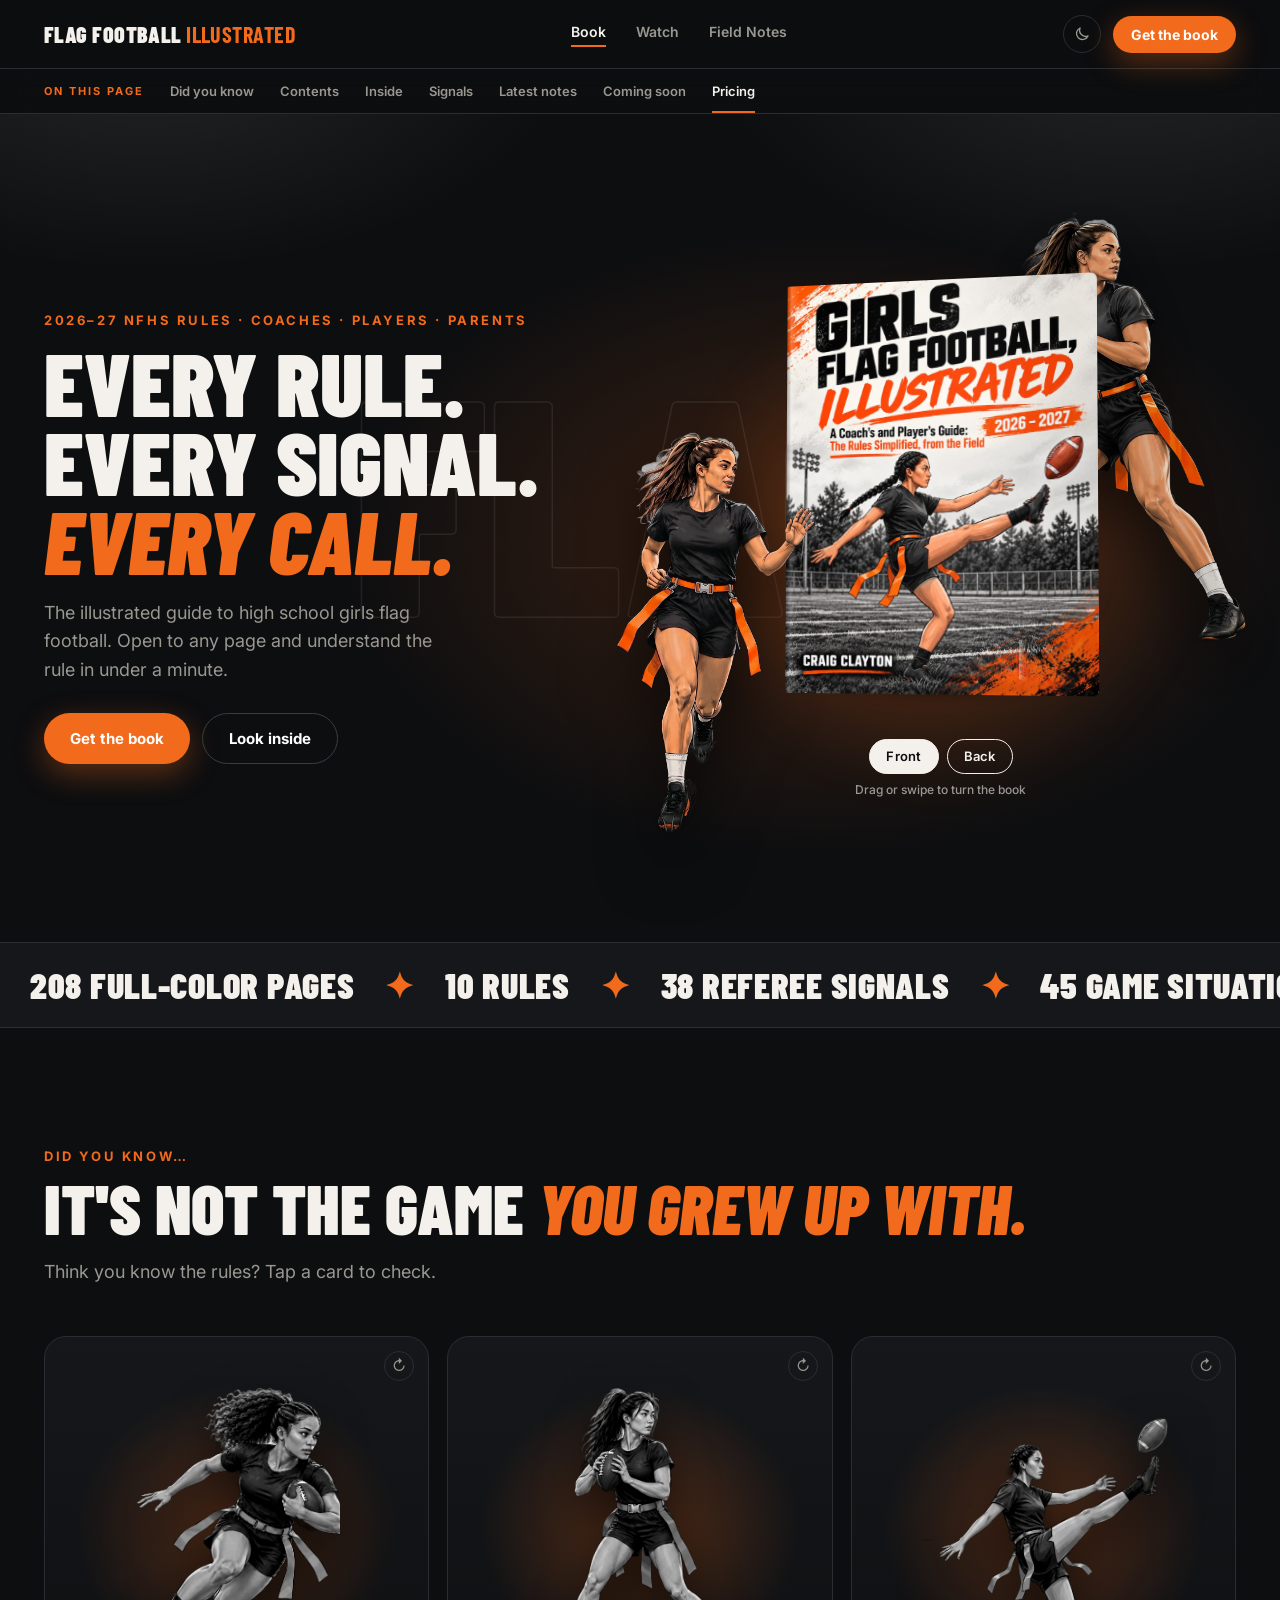
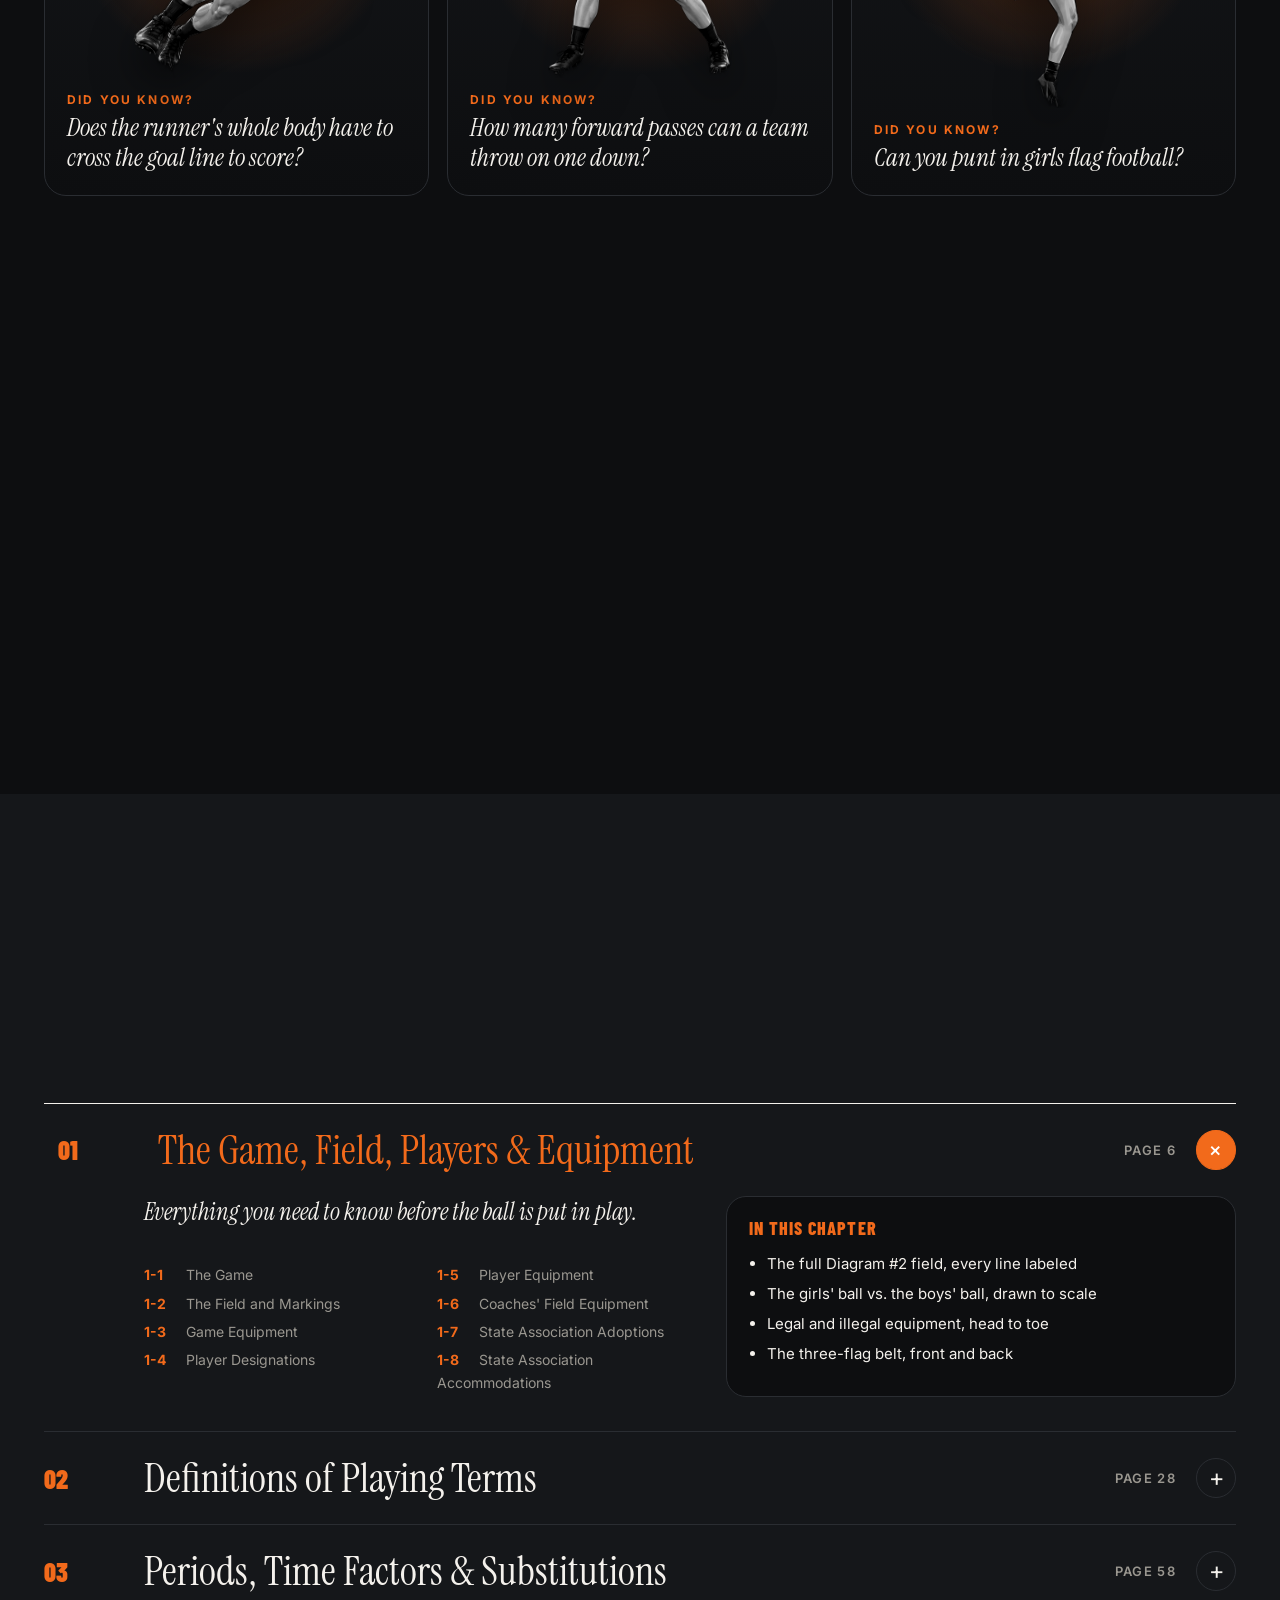
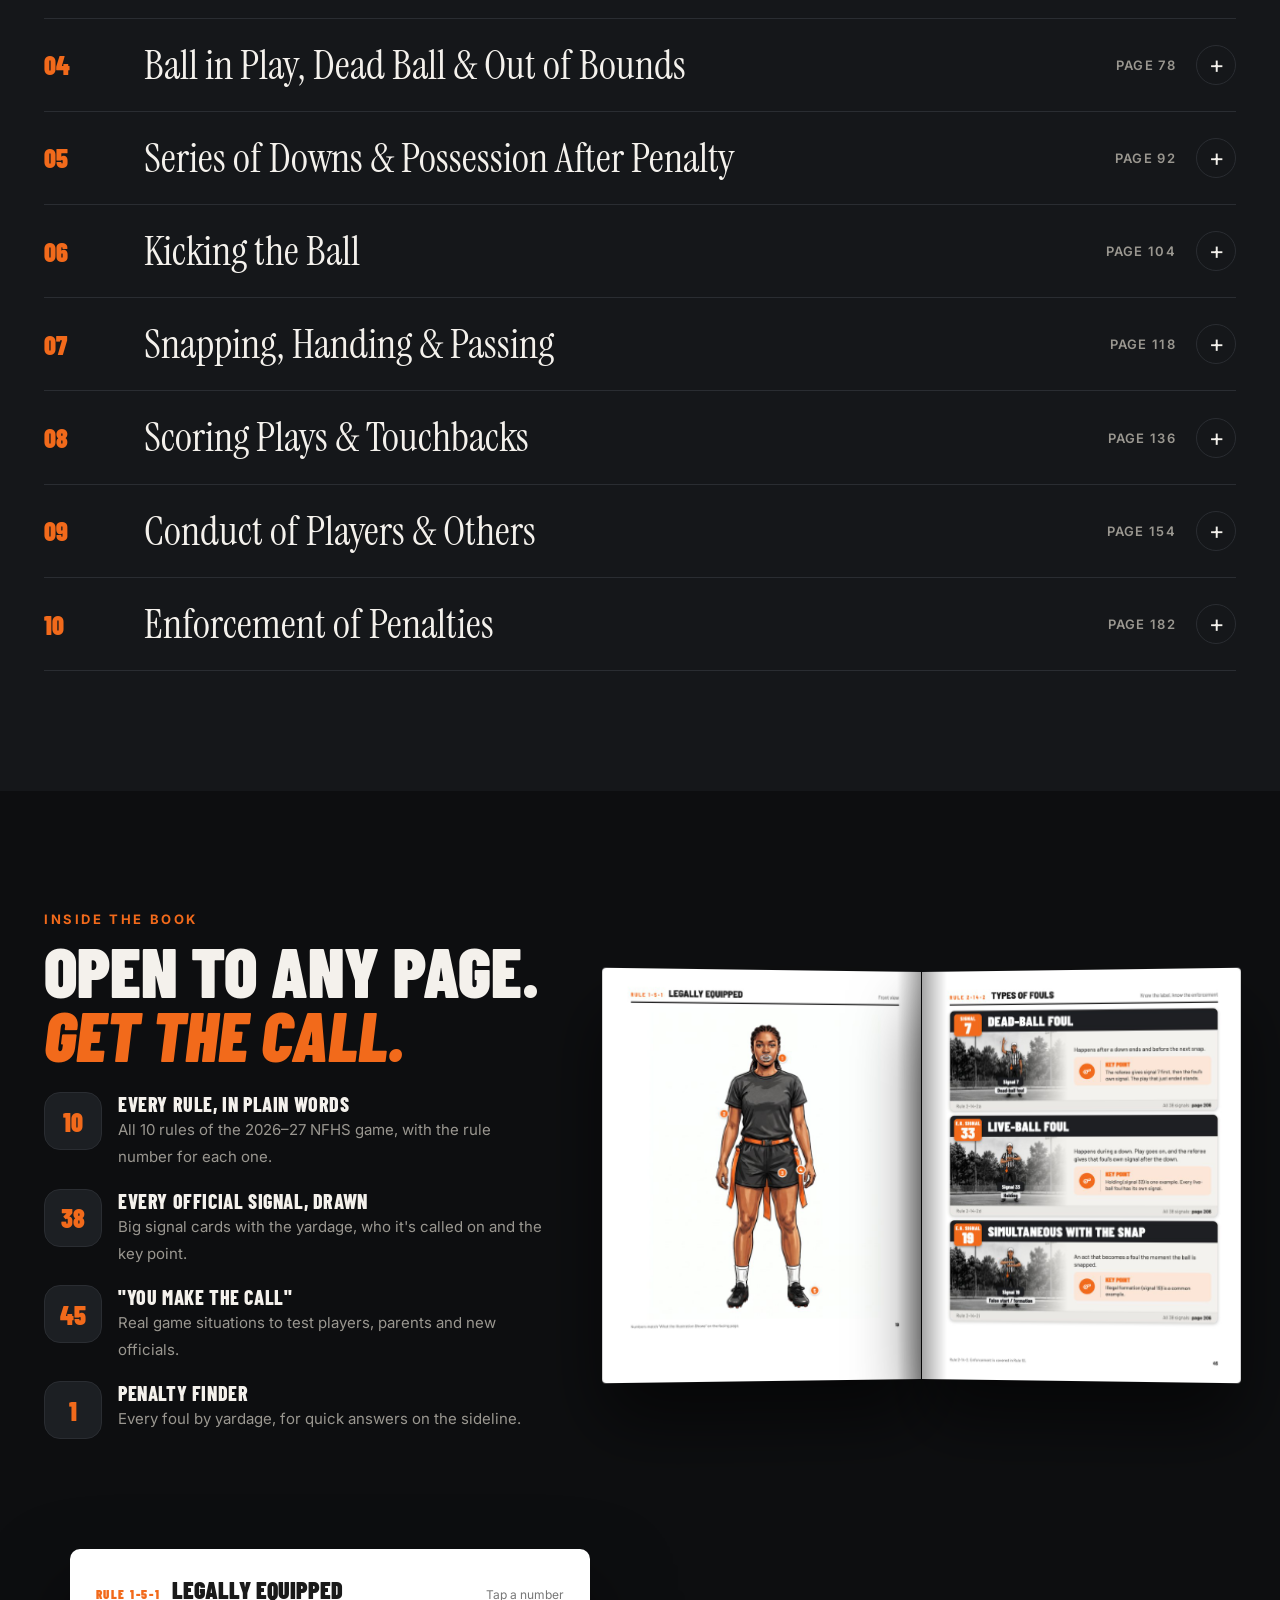
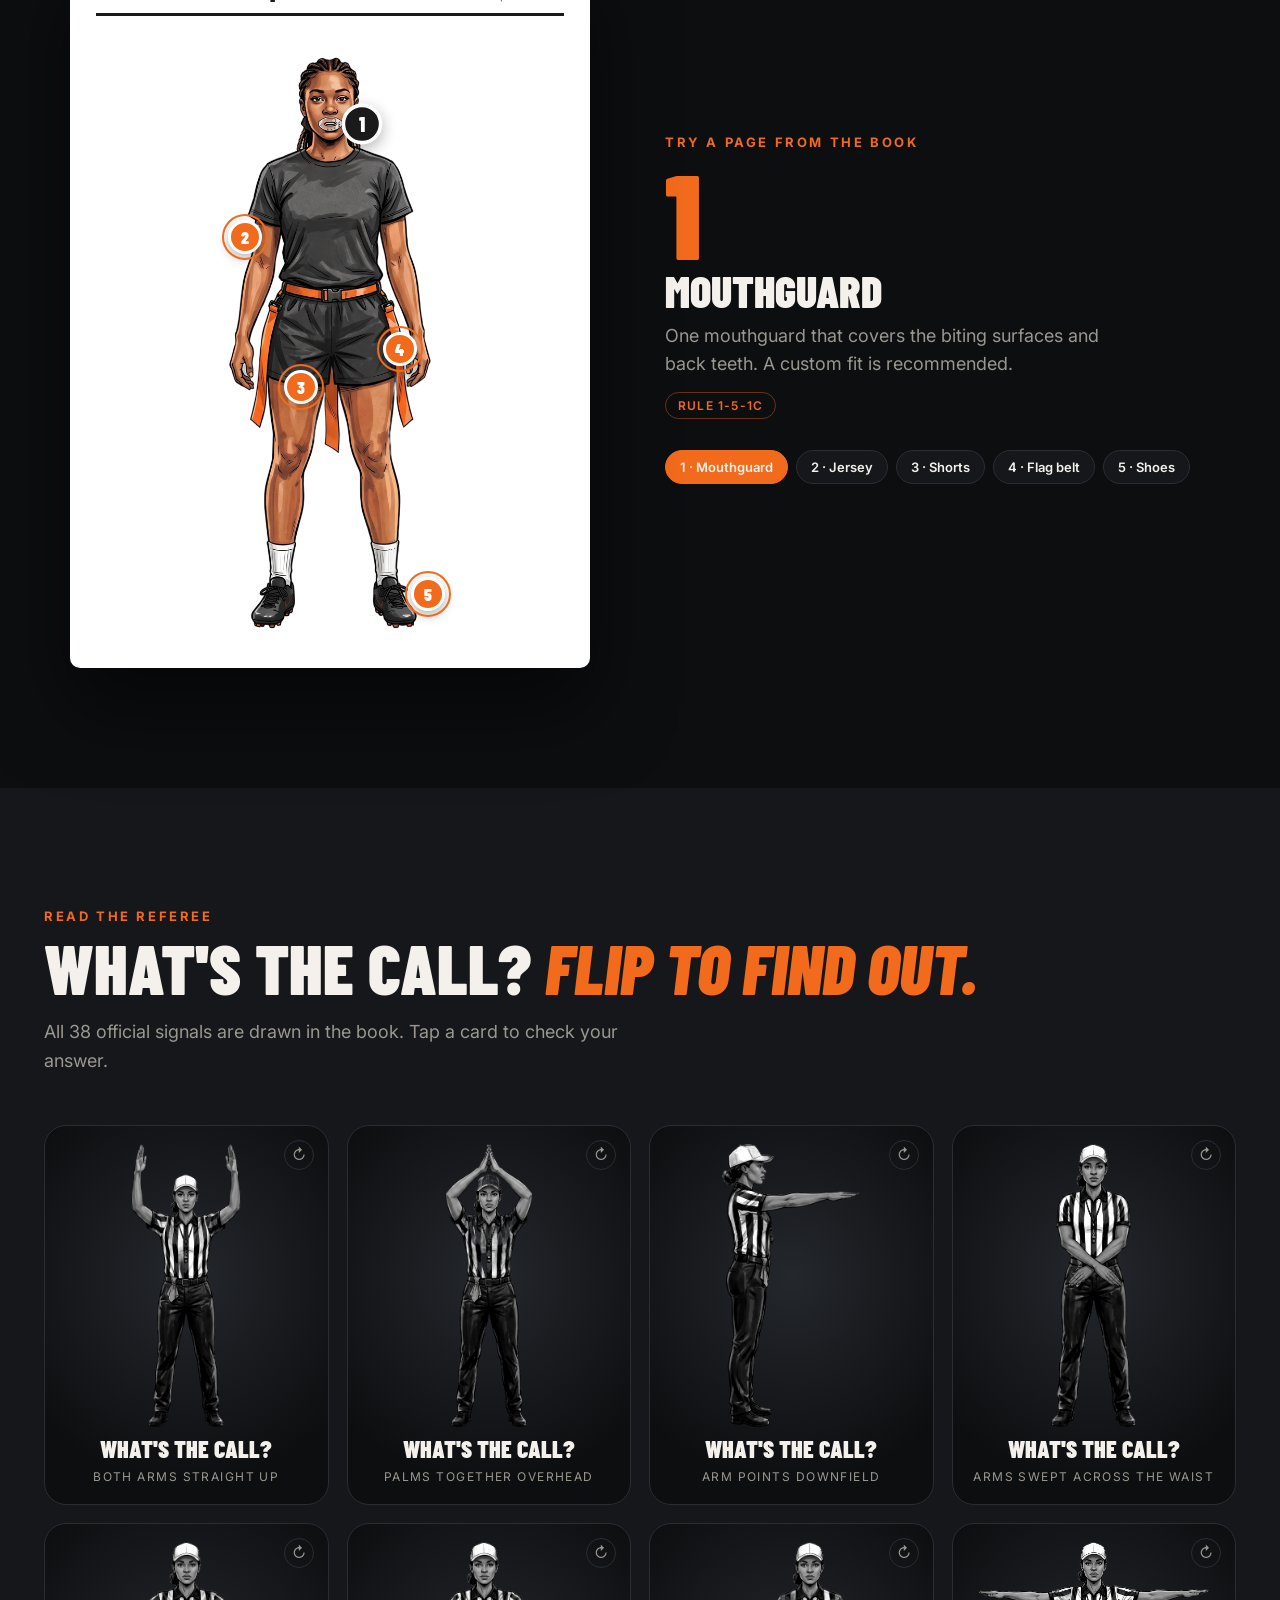
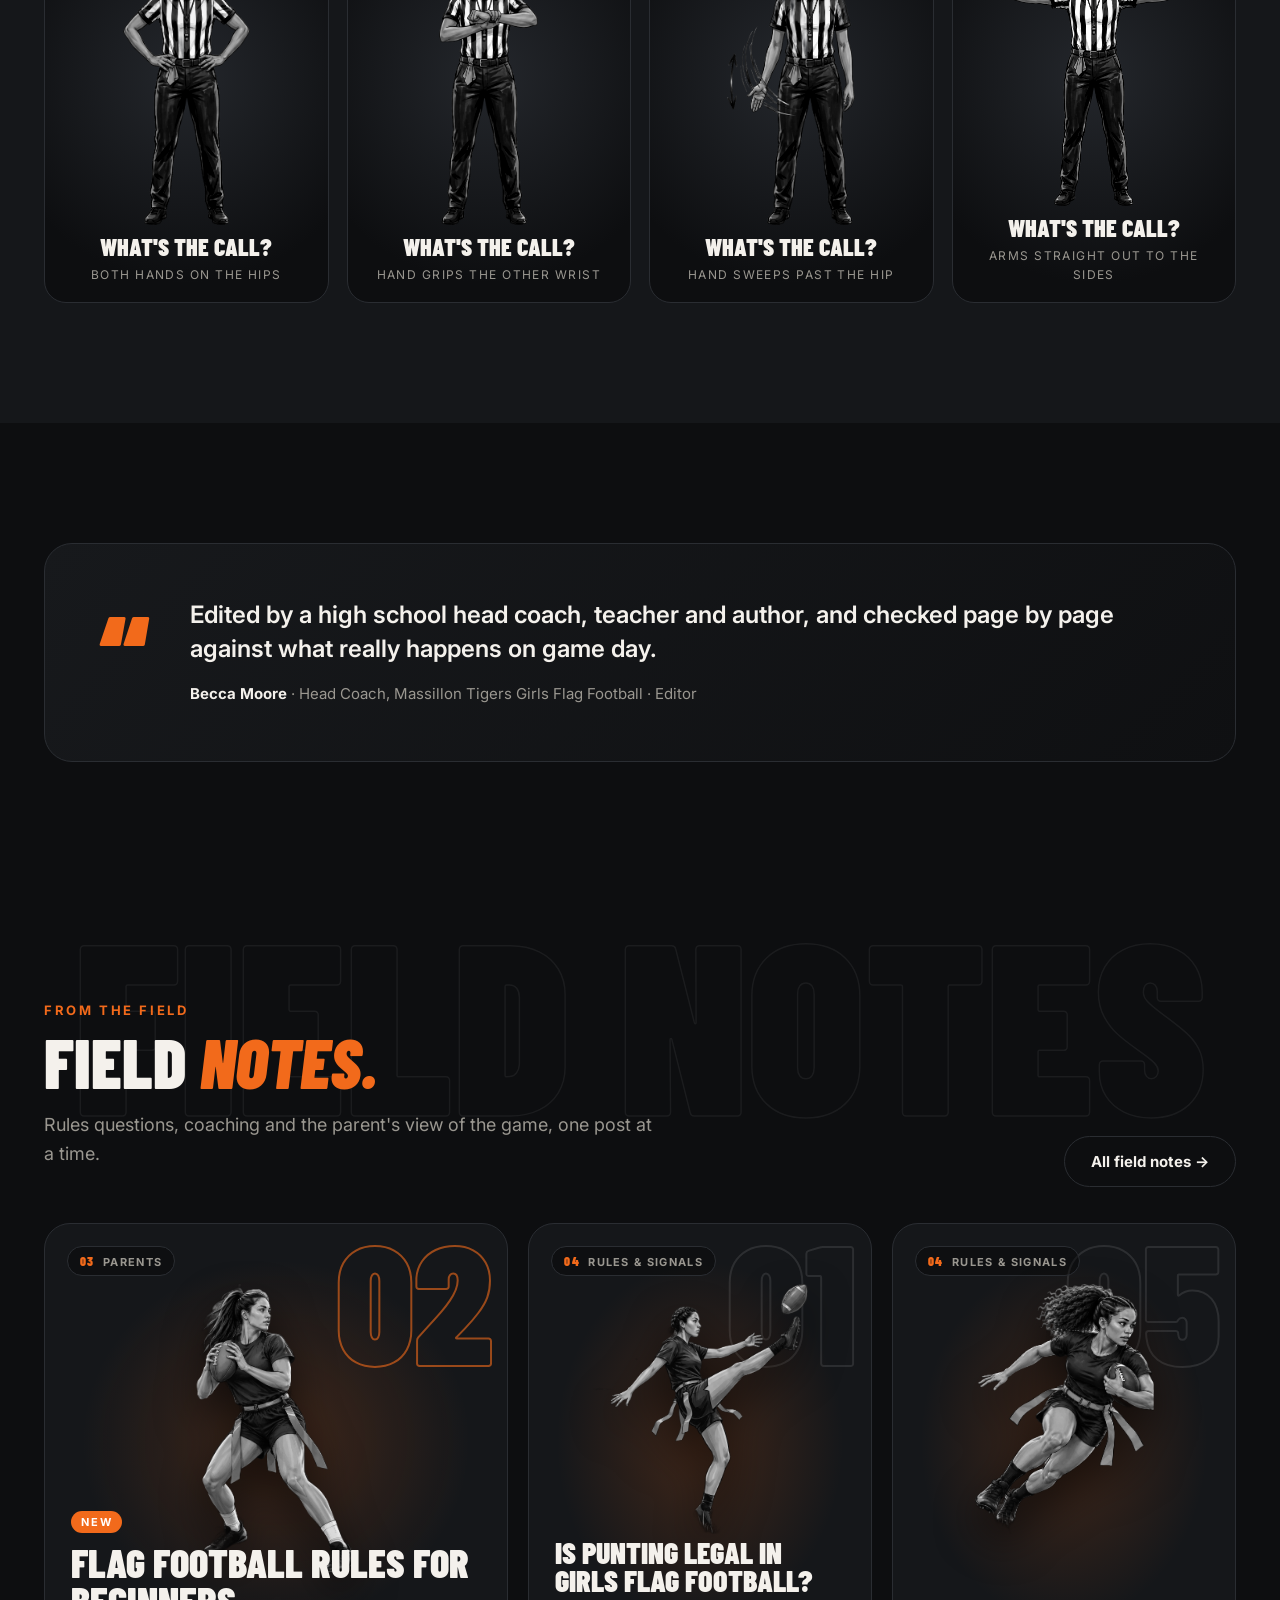
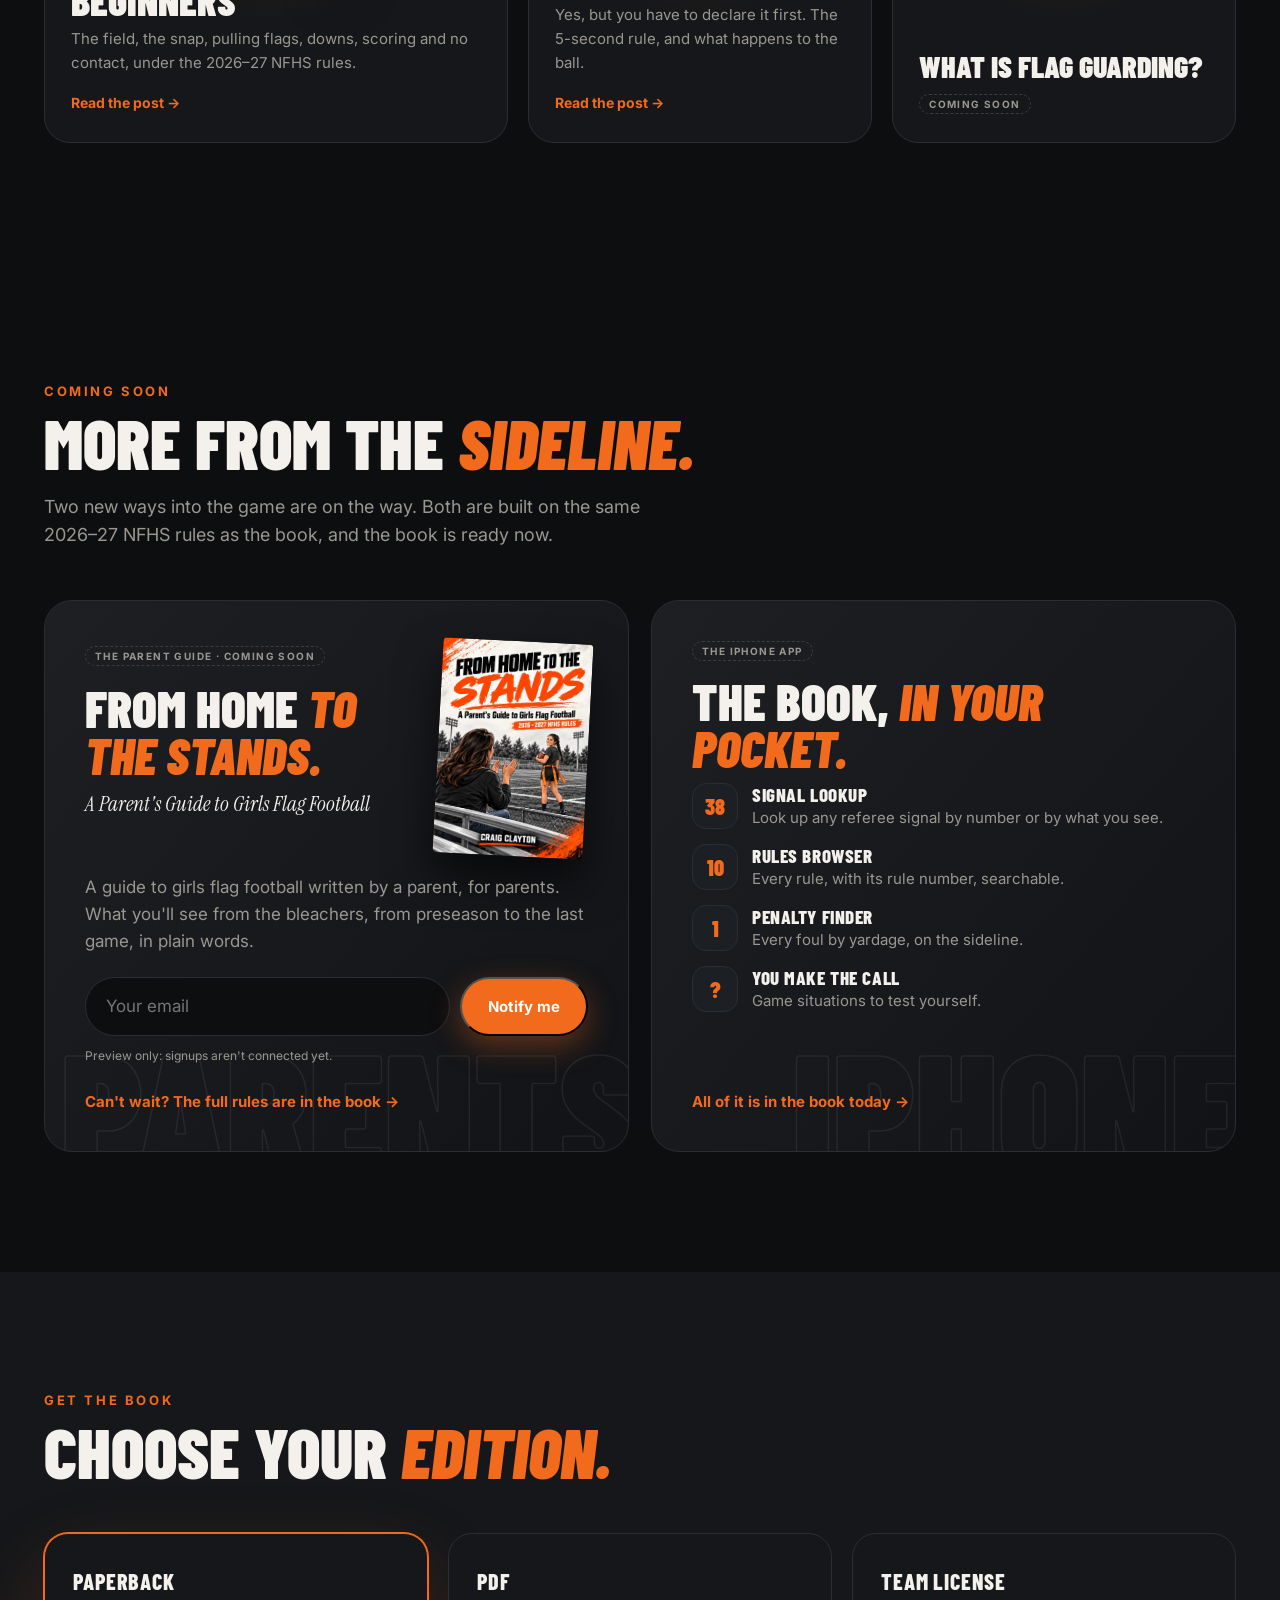
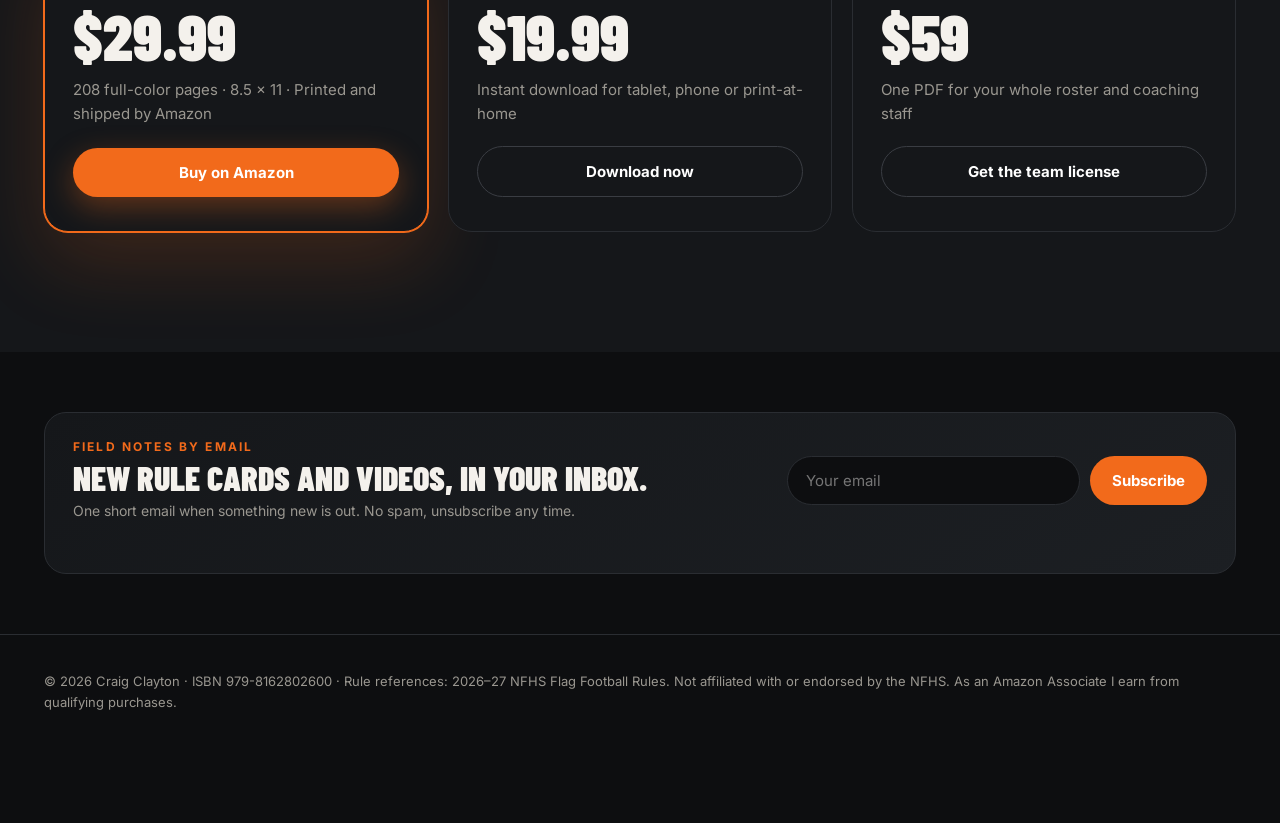
==== commit b516bdd0: "Feature the Amazon paperback on the homepage and add a gear box to blog posts The paperback card is " ====
--- a/index.html
+++ b/index.html
@@ -451,8 +451,8 @@
     <div class="eyebrow reveal">Get the book</div>
     <h2 class="reveal">Choose your <i>edition.</i></h2>
     <div class="price">
-      <div class="p reveal"><div class="t">Paperback</div><div class="amt">$29.99</div><span>208 full-color pages · 8.5 × 11 · Printed and shipped by Amazon</span><a class="btn line" href="https://link.amazon/B0cFqG1bH" target="_blank" rel="sponsored noopener">Buy on Amazon</a></div>
-      <div class="p hot2 reveal"><div class="t">PDF</div><div class="amt">$19.99</div><span>Instant download for tablet, phone or print-at-home</span><a class="btn" href="https://shop.flagfootballillustrated.com/l/mpzwi" target="_blank" rel="noopener">Download now</a></div>
+      <div class="p hot2 reveal"><div class="t">Paperback</div><div class="amt">$29.99</div><span>208 full-color pages · 8.5 × 11 · Printed and shipped by Amazon</span><a class="btn" href="https://link.amazon/B0cFqG1bH" target="_blank" rel="sponsored noopener">Buy on Amazon</a></div>
+      <div class="p reveal"><div class="t">PDF</div><div class="amt">$19.99</div><span>Instant download for tablet, phone or print-at-home</span><a class="btn line" href="https://shop.flagfootballillustrated.com/l/mpzwi" target="_blank" rel="noopener">Download now</a></div>
       <div class="p reveal"><div class="t">Team license</div><div class="amt">$59</div><span>One PDF for your whole roster and coaching staff</span><a class="btn line" href="https://shop.flagfootballillustrated.com/l/ijmdet" target="_blank" rel="noopener">Get the team license</a></div>
     </div>
   </div>
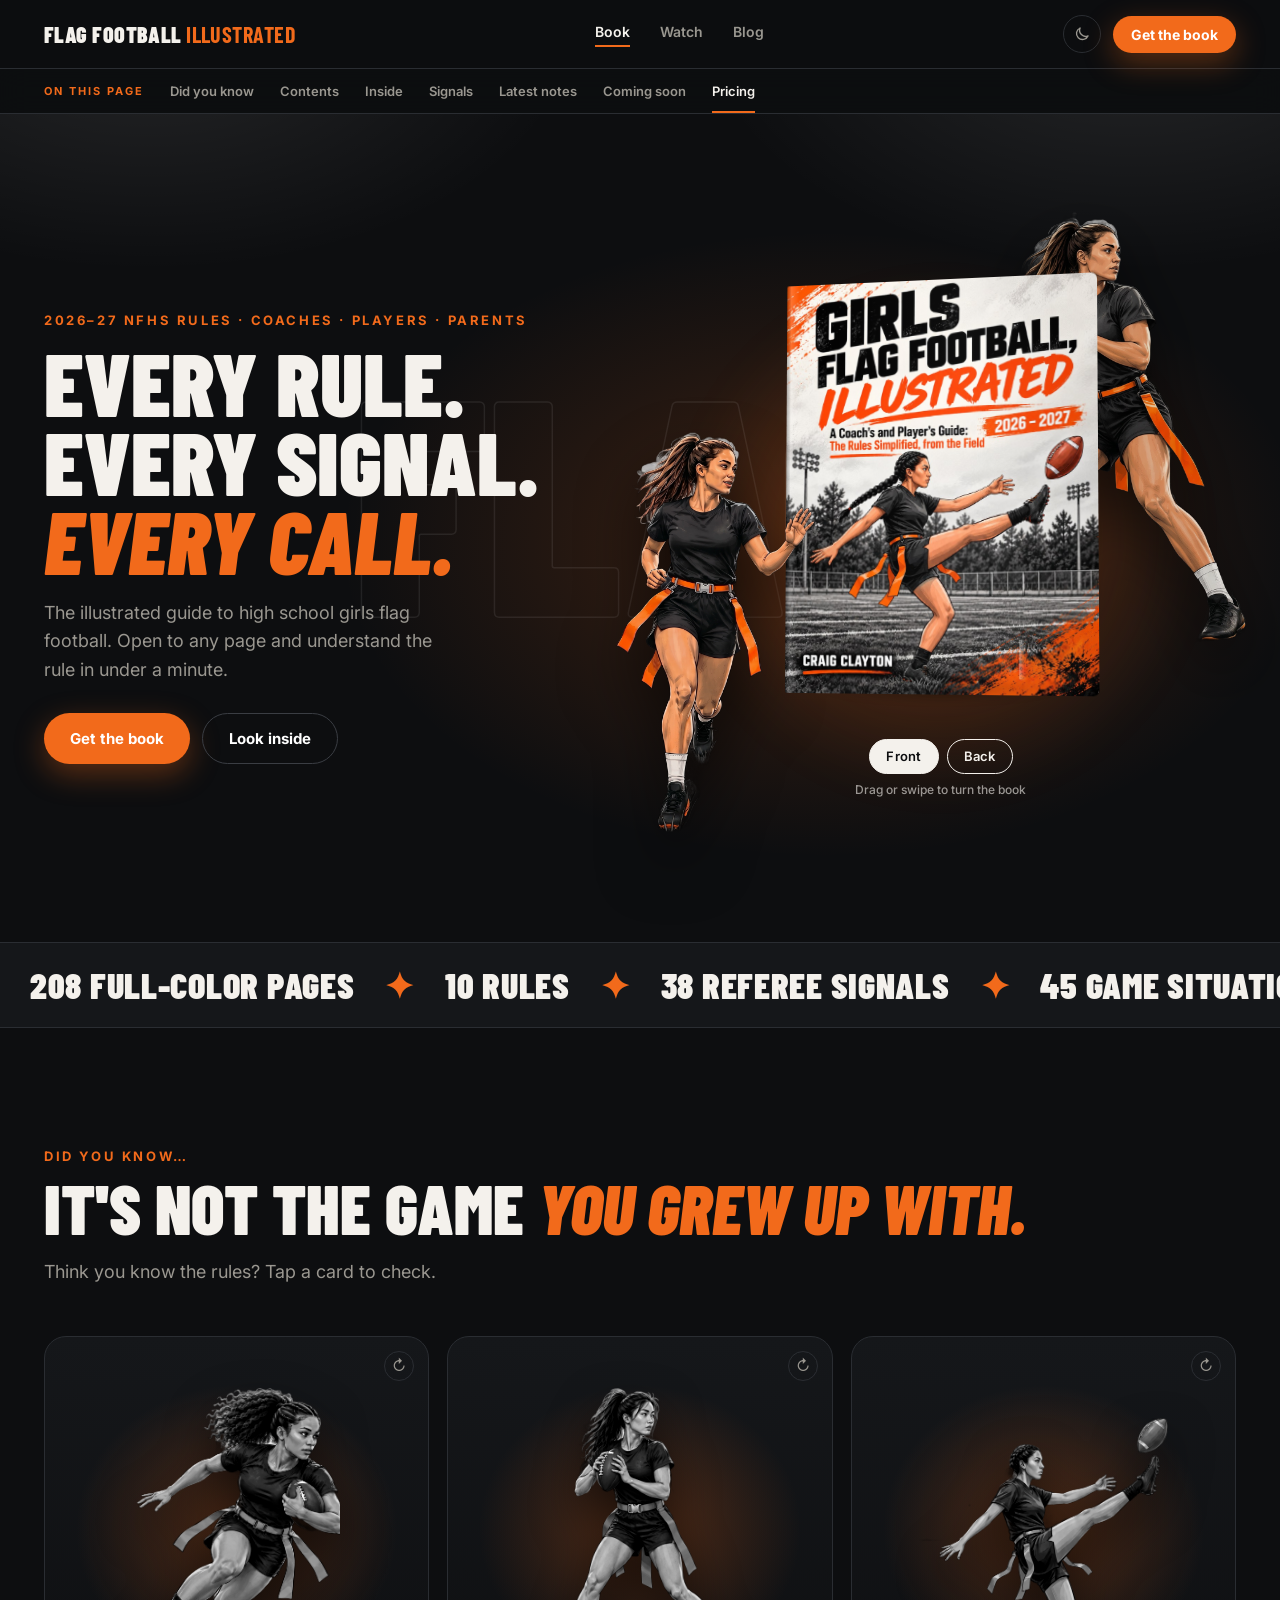
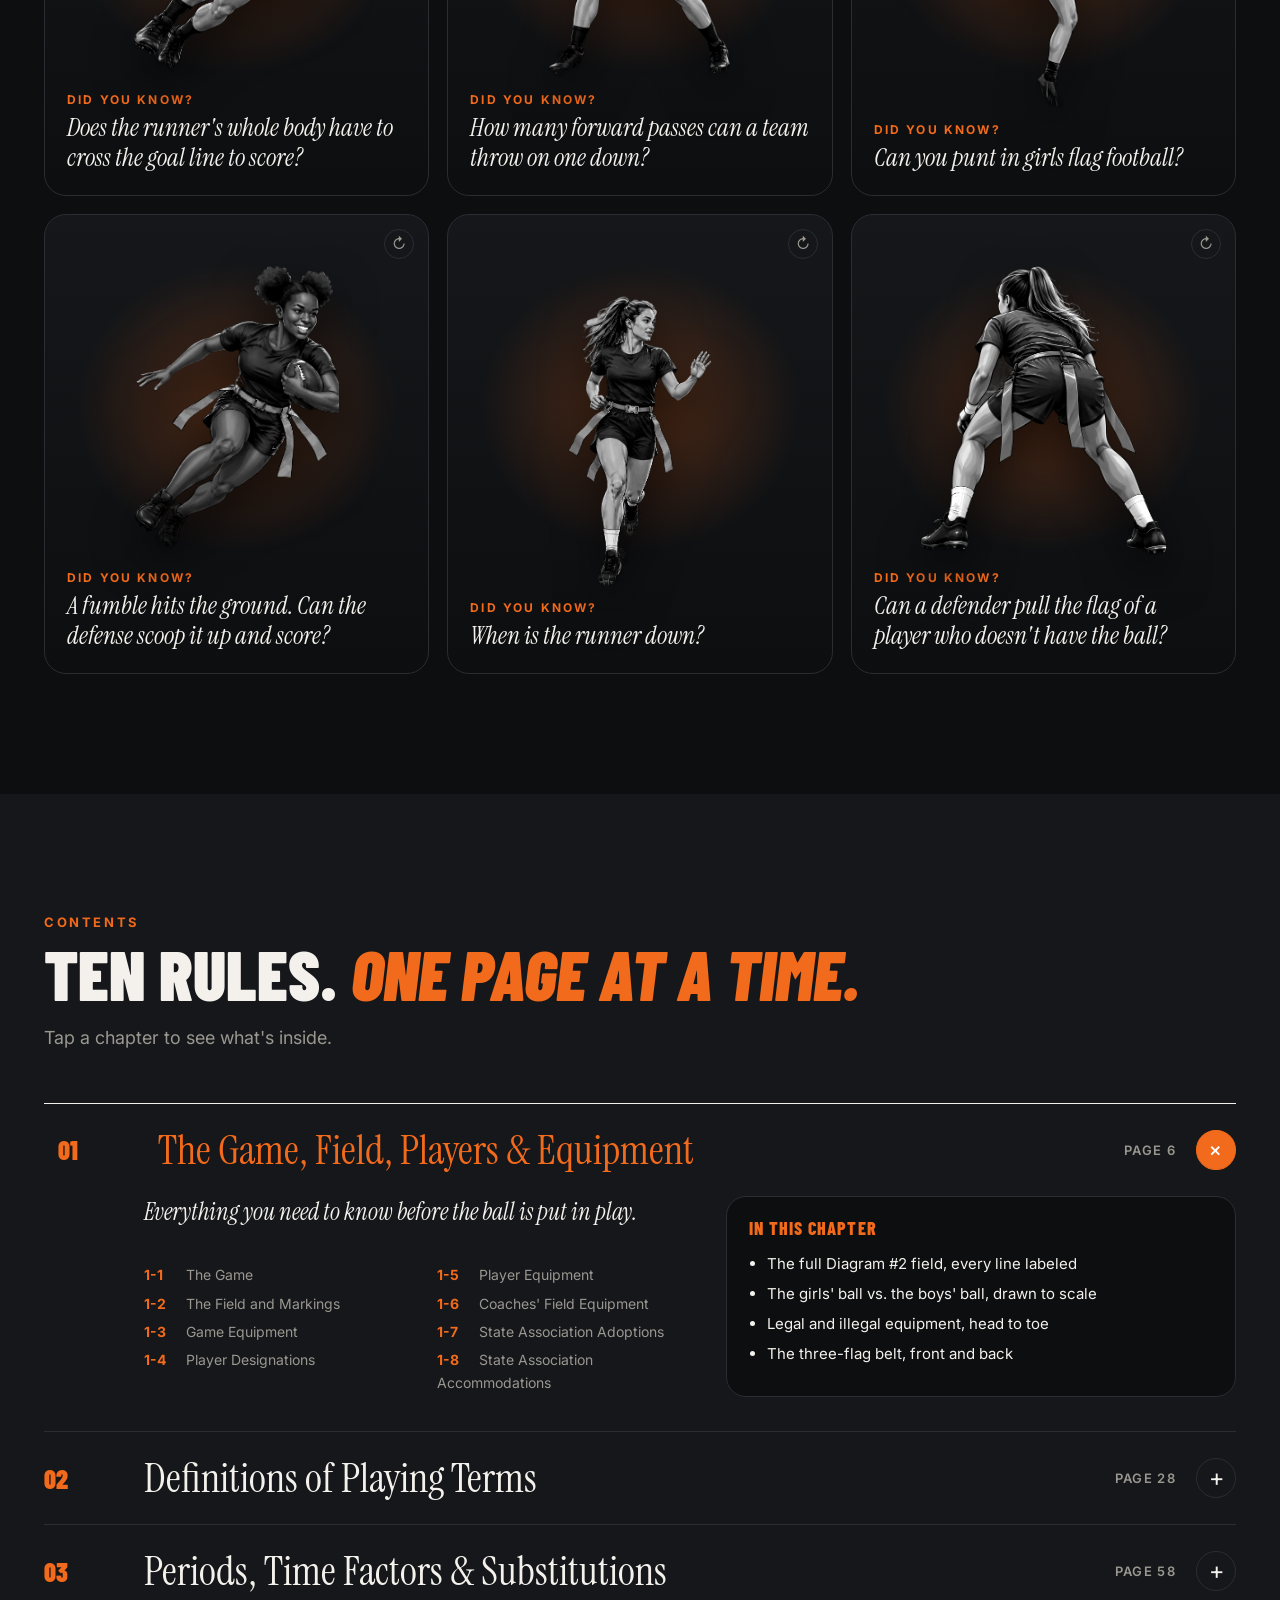
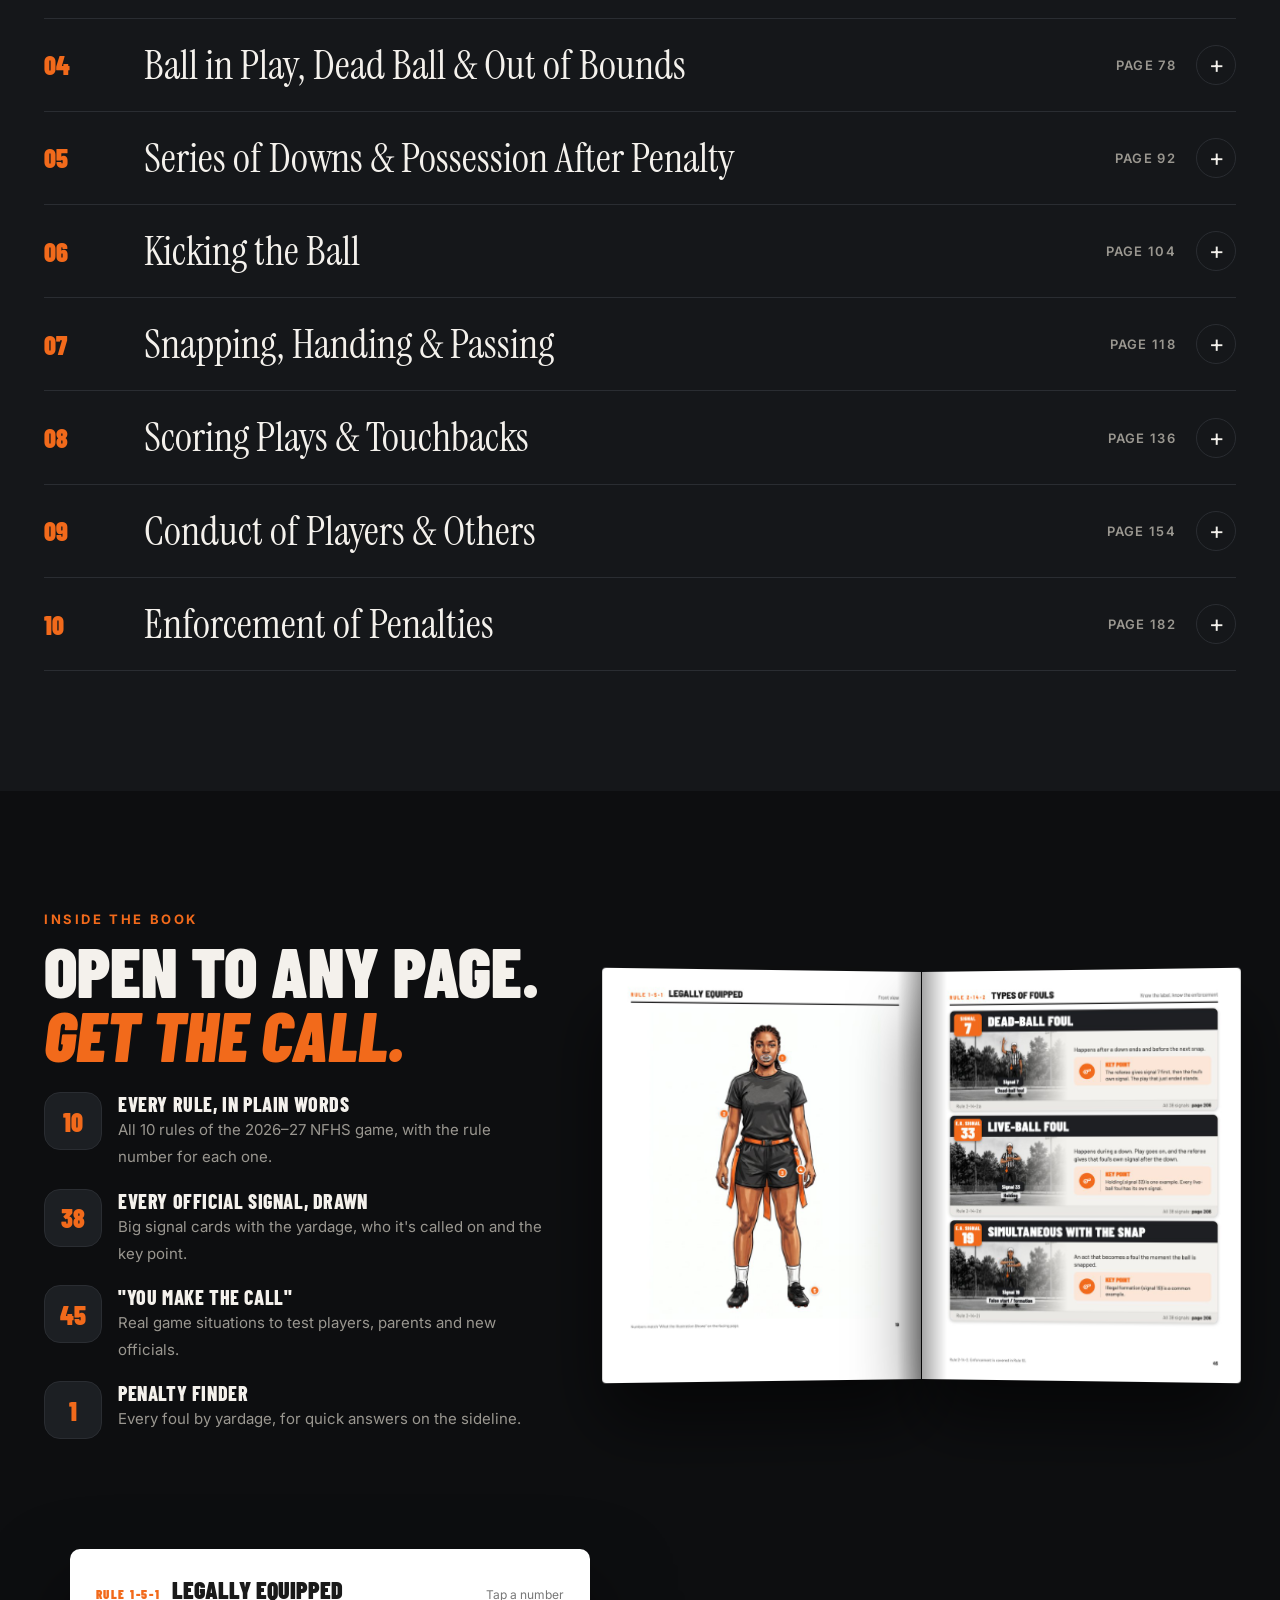
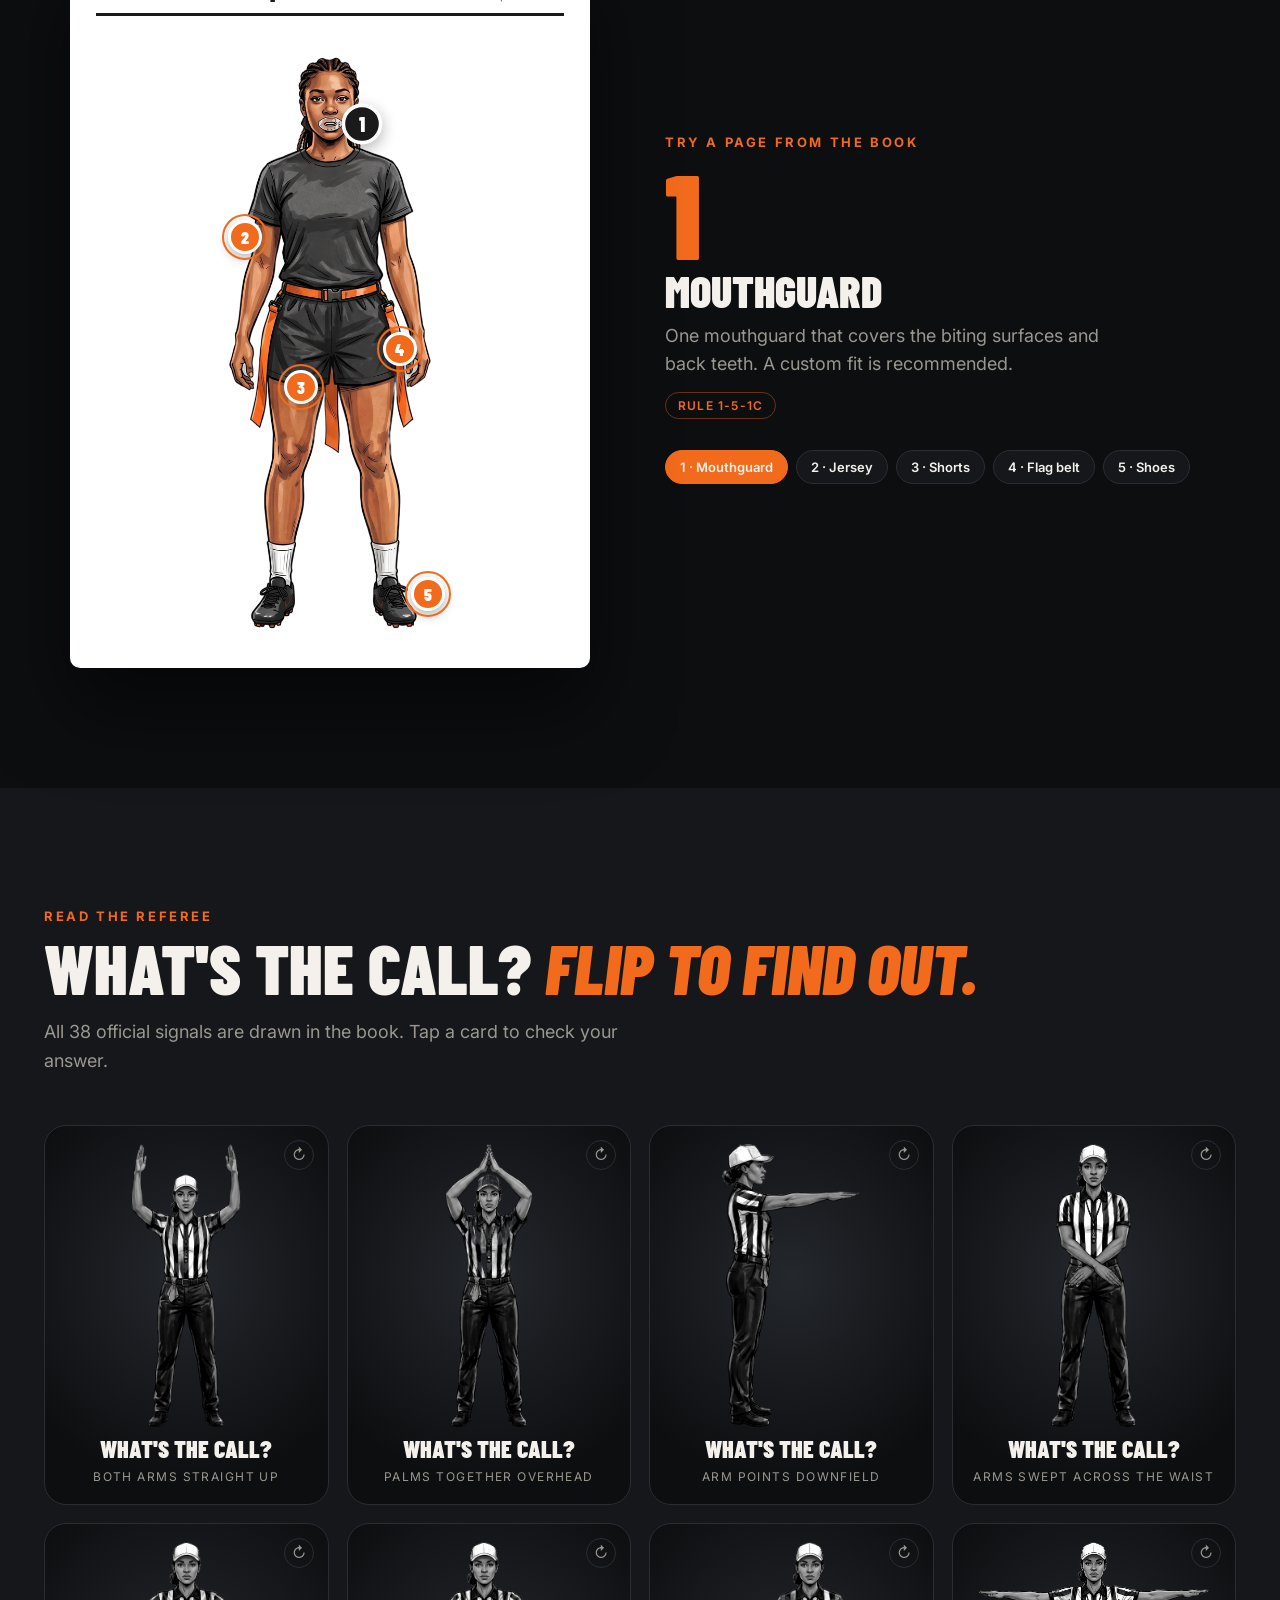
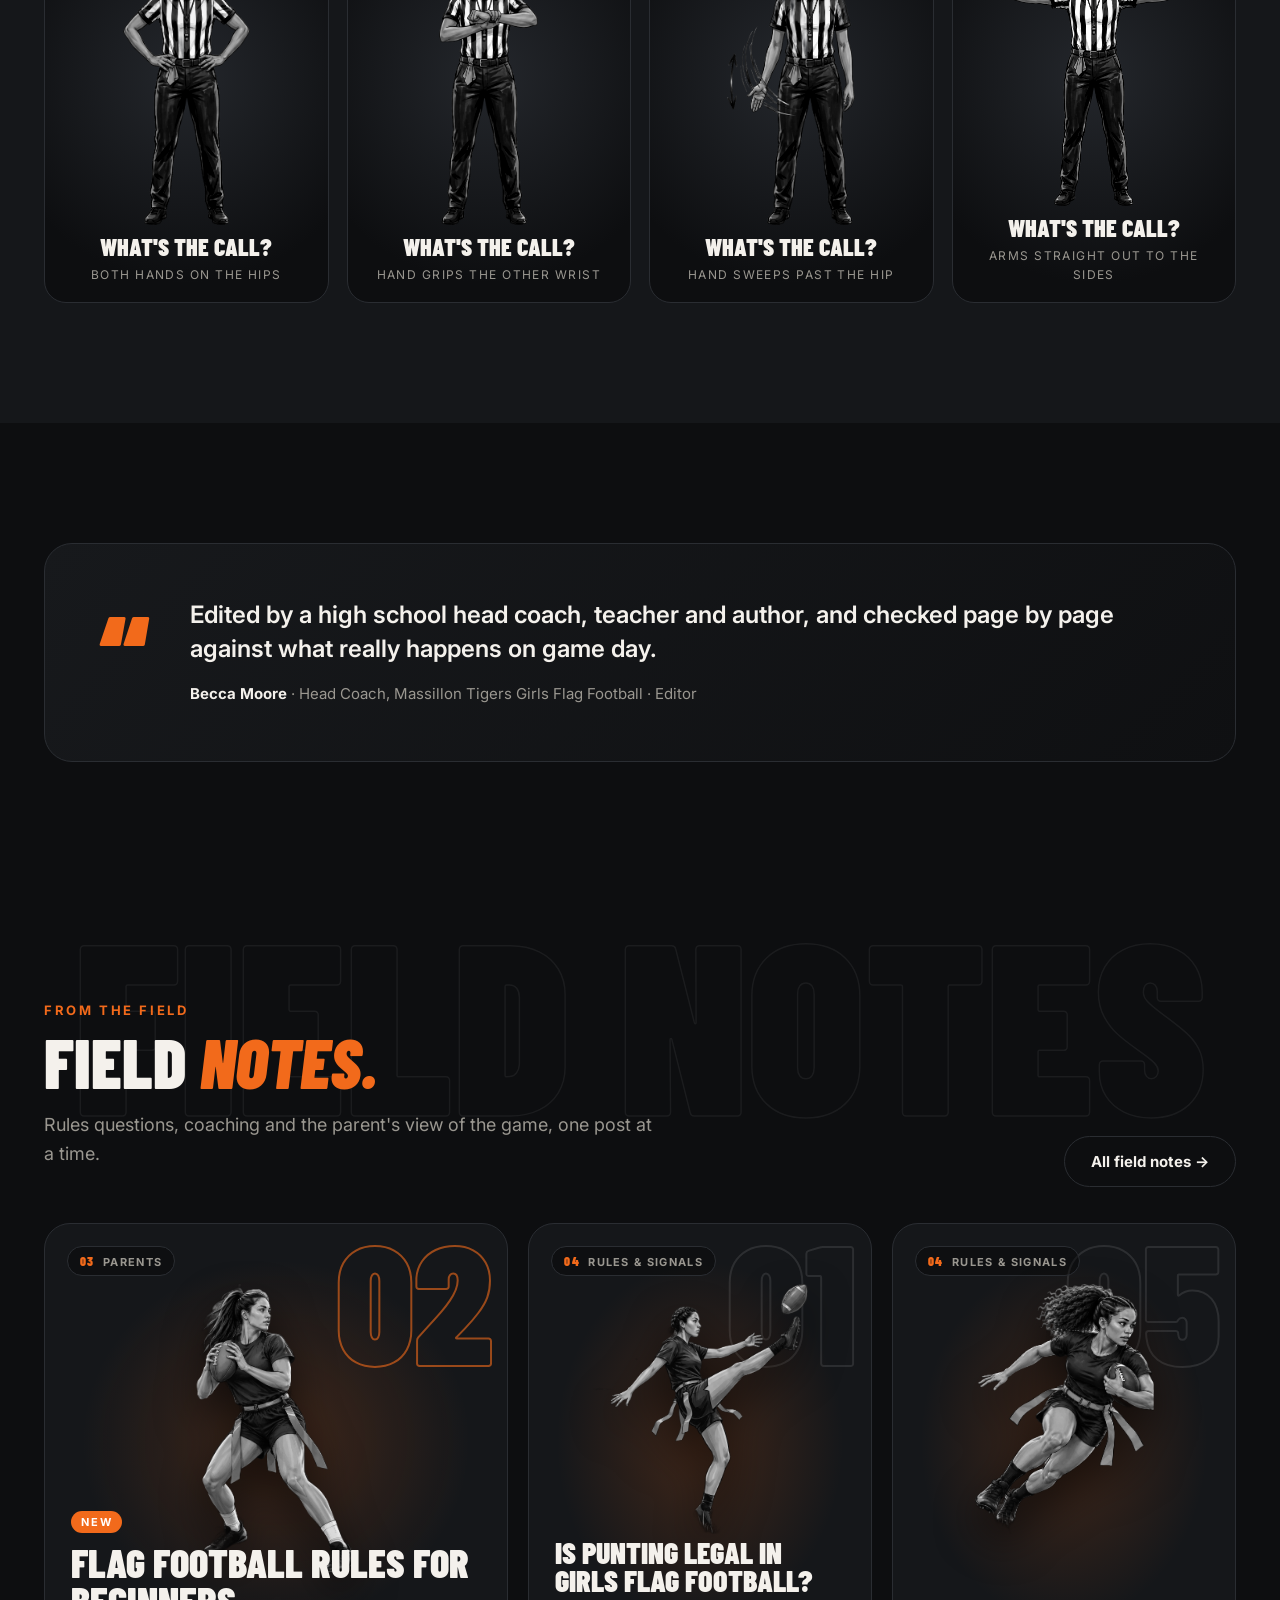
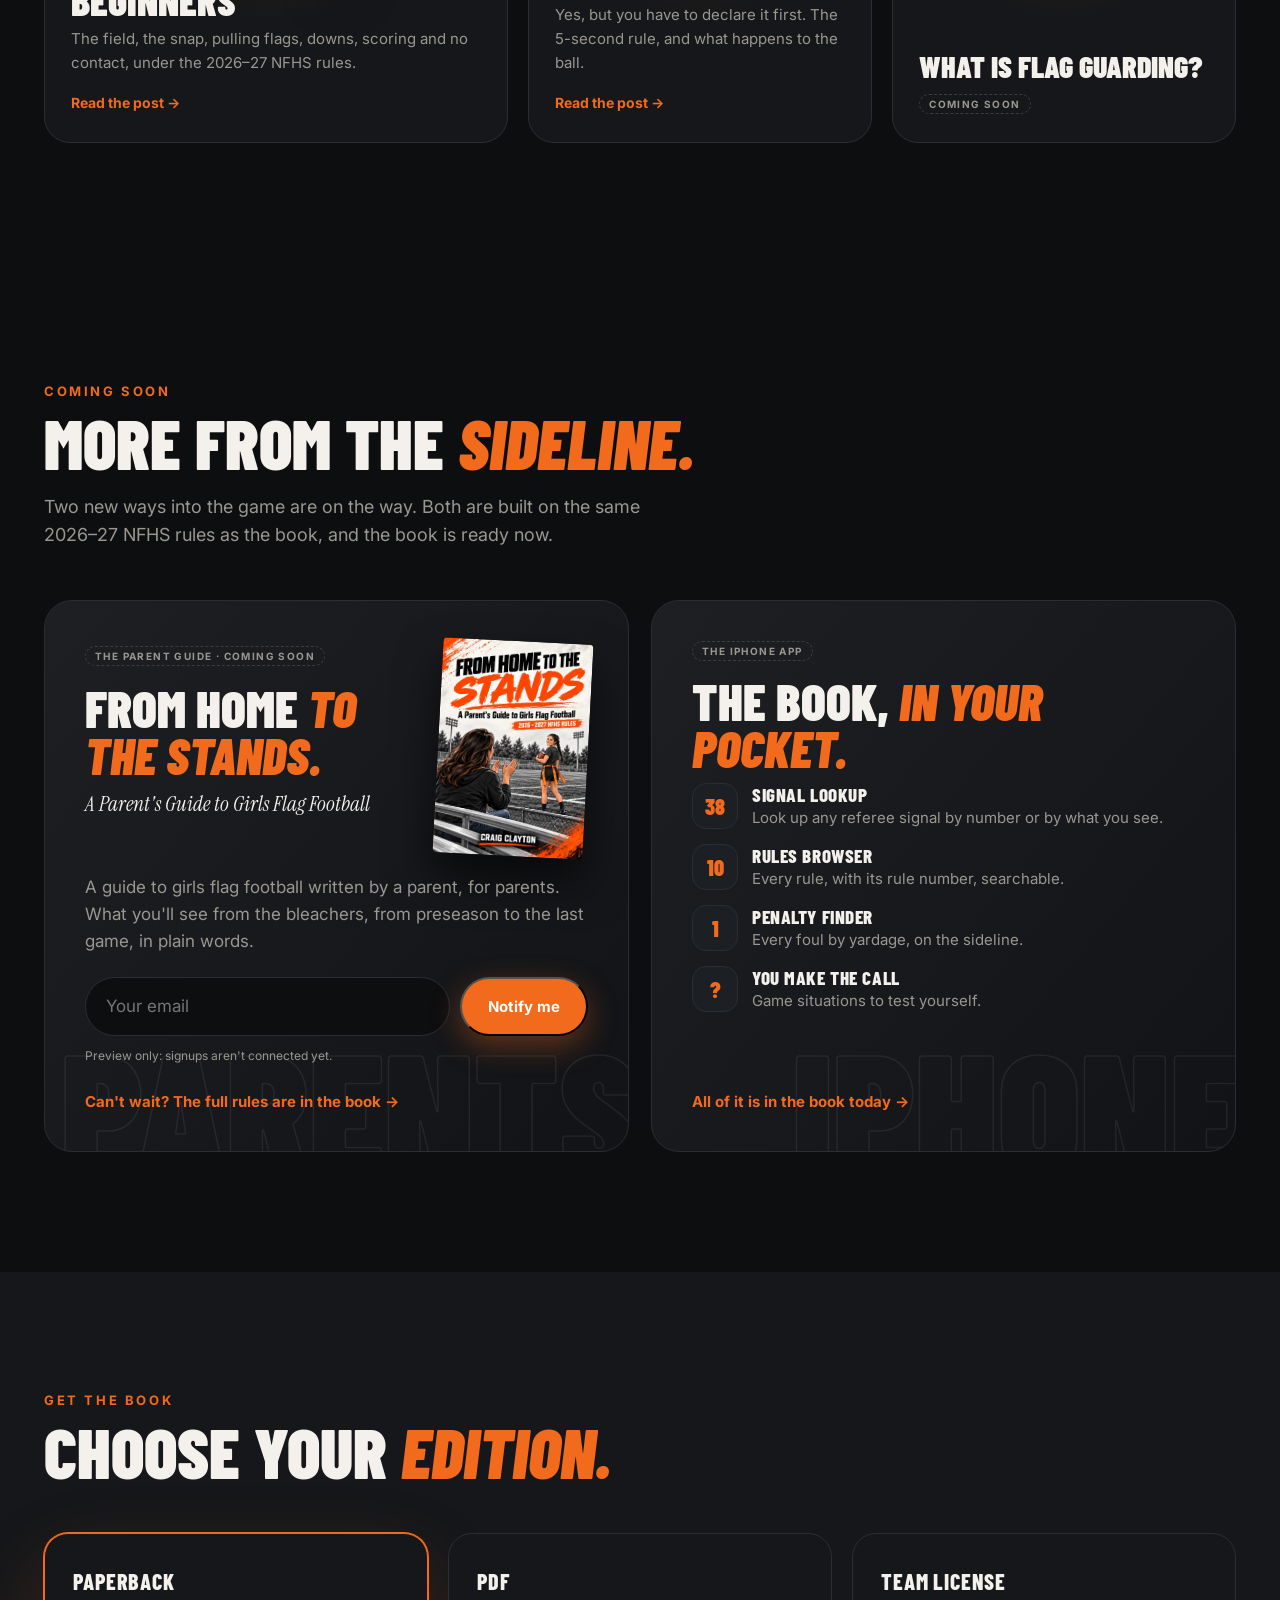
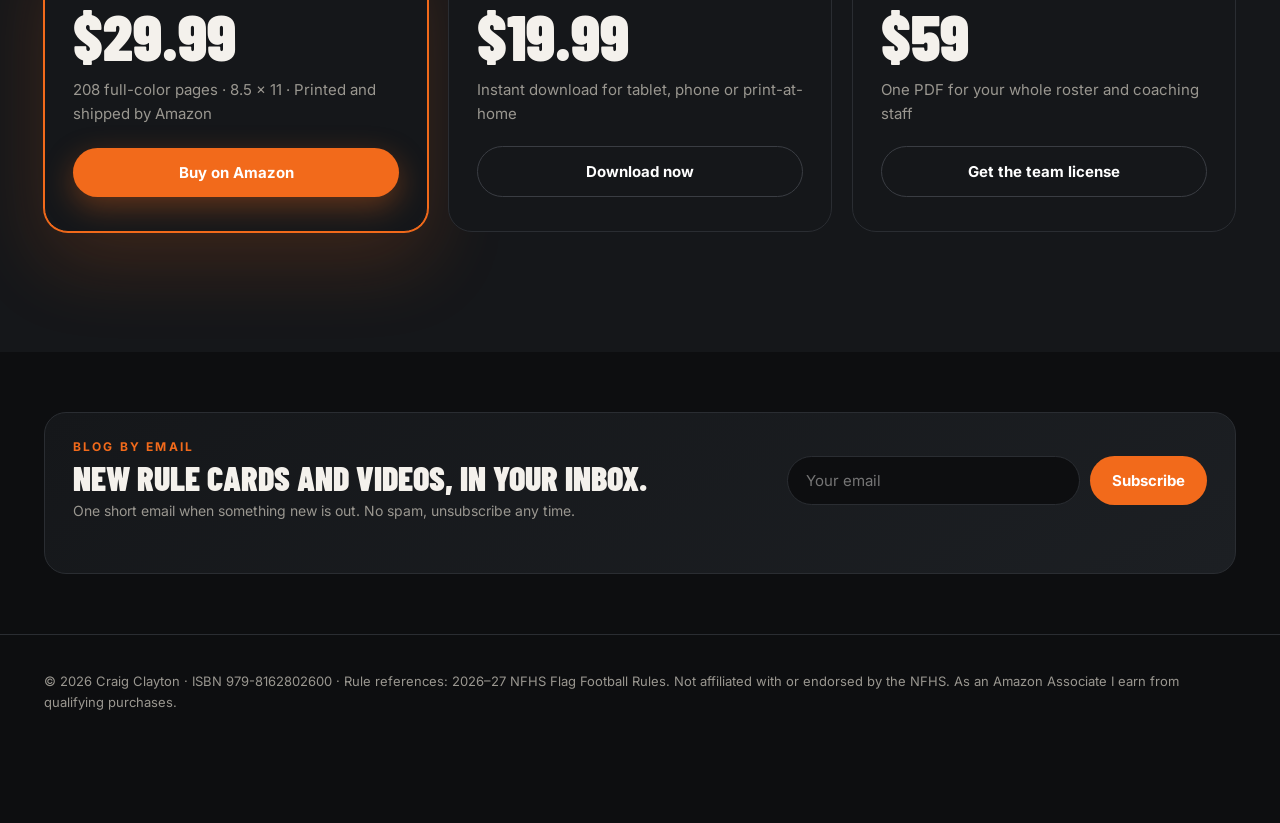
==== commit ccf7f9e7: "Rename Field Notes to Blog Co-Authored-By: Claude Opus 5.5 <noreply@anthropic.com>" ====
--- a/index.html
+++ b/index.html
@@ -303,7 +303,7 @@
 </head>
 <body>
 <nav><div class="wrap"><a class="brand" href="#">Flag Football <b>Illustrated</b></a>
-  <div class="nl"><a class="on" href="./">Book</a><a href="watch/">Watch</a><a href="blog/">Field Notes</a></div>
+  <div class="nl"><a class="on" href="./">Book</a><a href="watch/">Watch</a><a href="blog/">Blog</a></div>
   <a class="btn sm" href="#buy">Get the book</a></div></nav>
 <div class="subnav" aria-label="On this page"><div class="wrap"><span class="sl">On this page</span><a href="#dyk">Did you know</a><a href="#contents">Contents</a><a href="#inside">Inside</a><a href="#signals">Signals</a><a href="#notes">Latest notes</a><a href="#soon">Coming soon</a><a href="#buy">Pricing</a></div></div>
 
@@ -554,7 +554,7 @@
 subLinks.forEach((a) => { const t = document.querySelector(a.hash); if (t) spy.observe(t); });
 </script>
 <script>
-// Field Notes cards come from blog/posts.json (and posts.local.json on this computer). "home": "featured" is the big card.
+// Blog cards come from blog/posts.json (and posts.local.json on this computer). "home": "featured" is the big card.
 postsReady.then((posts) => {
   const cards = posts.filter((p) => p.home).sort((a, b) => (b.home === "featured") - (a.home === "featured"));
   document.getElementById("fn-grid").insertAdjacentHTML("afterbegin", cards.map((p) => p.soon
